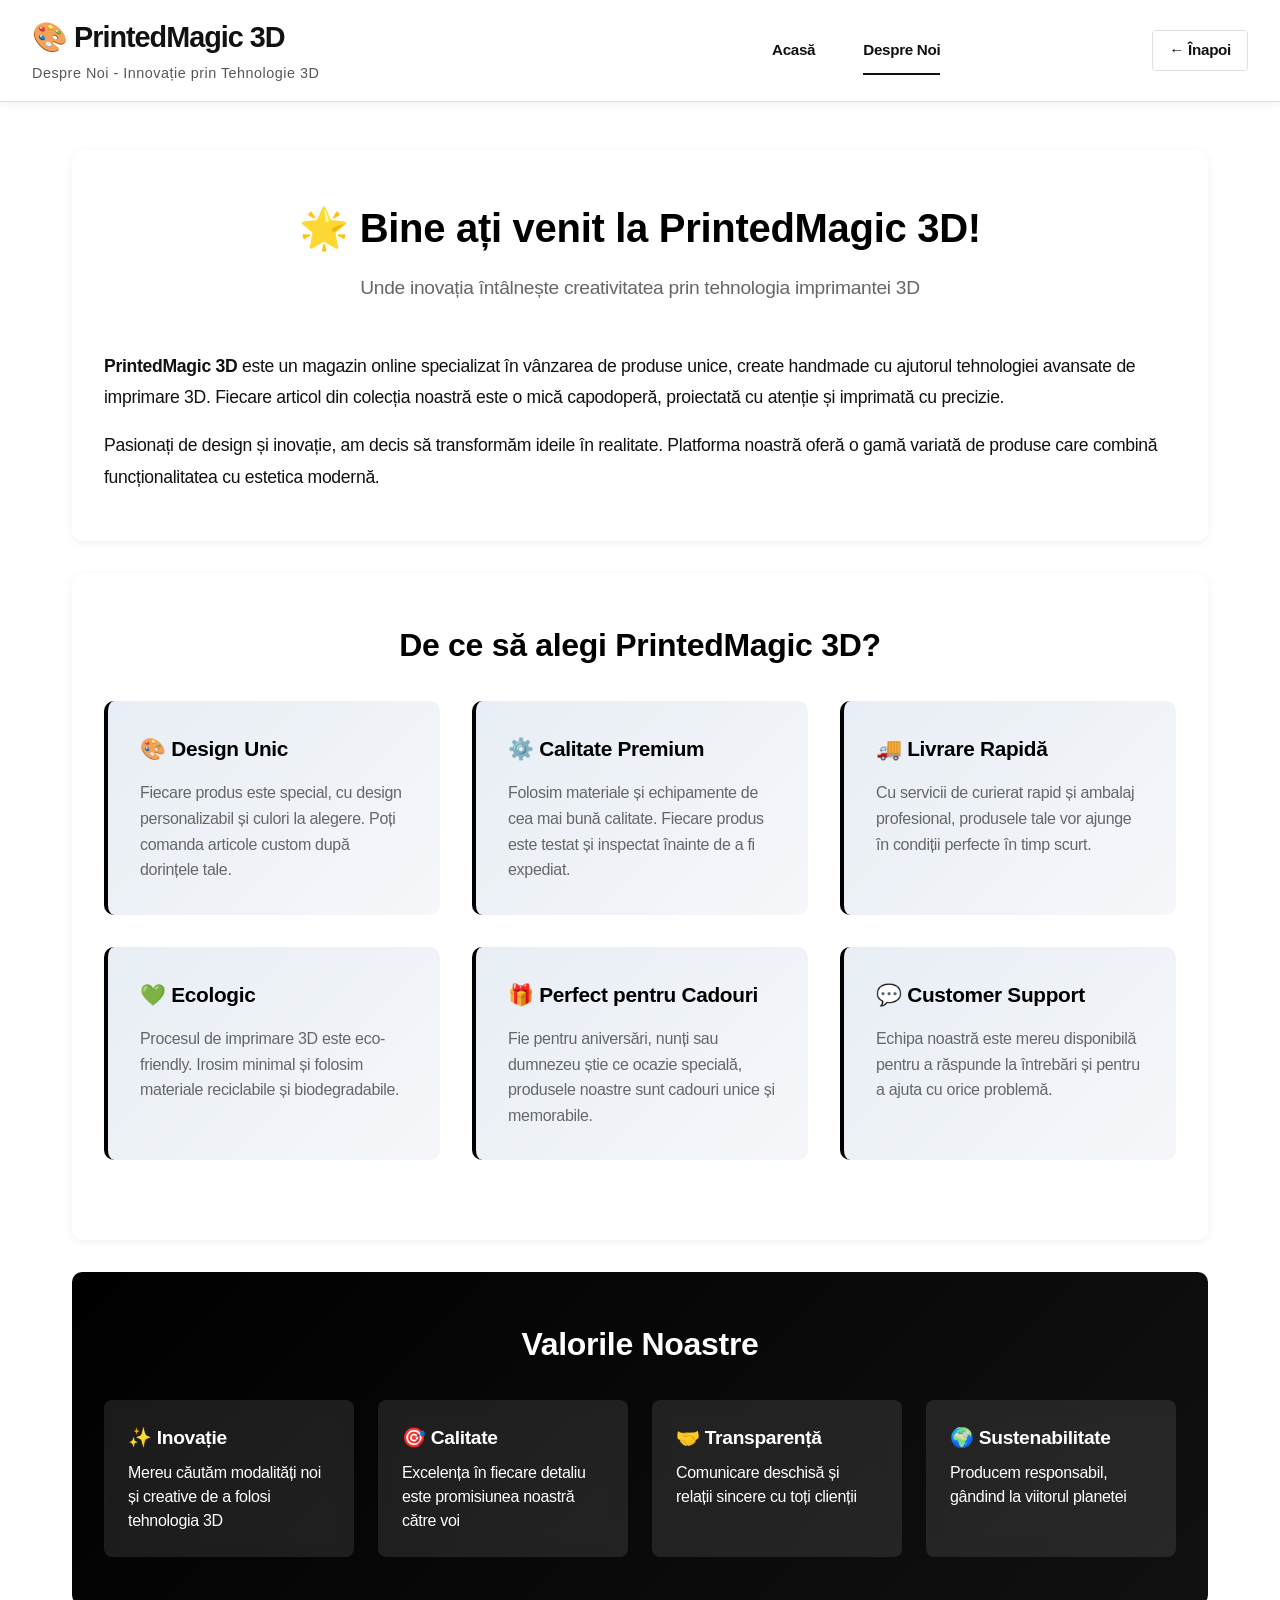
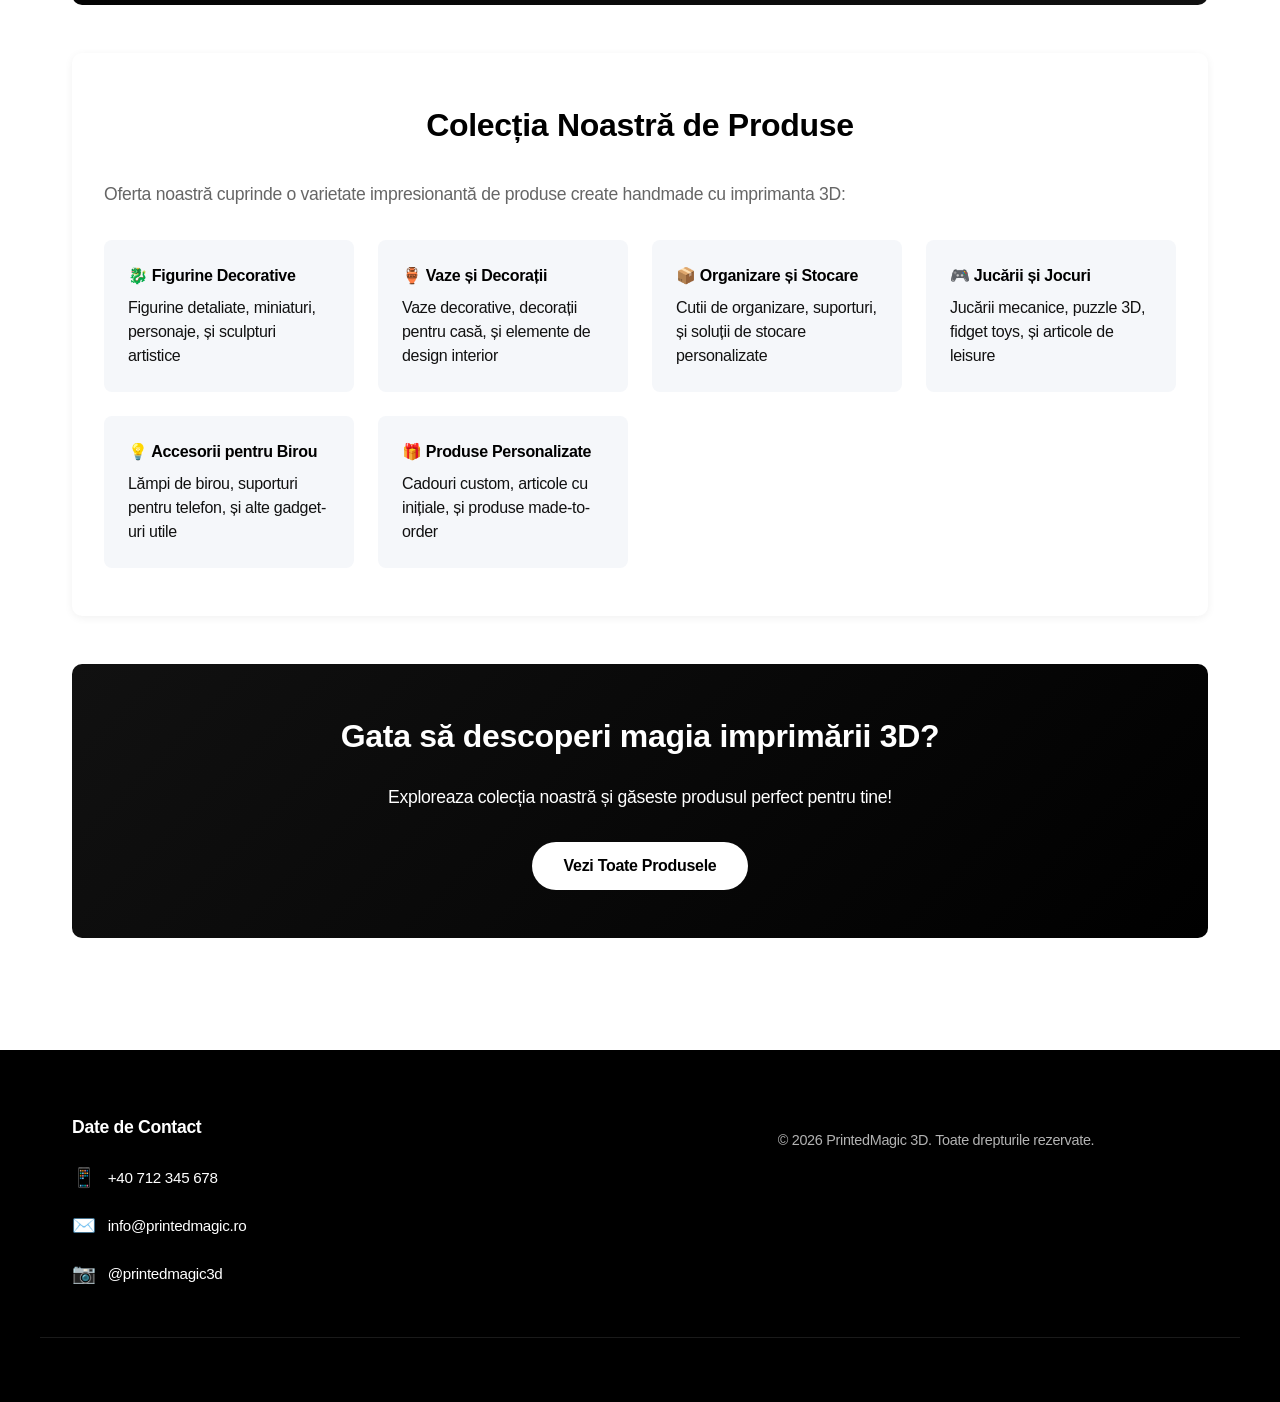
==== about.html @ fc56f855 "Add files via upload" ====
<!DOCTYPE html>
<html lang="ro">
<head>
    <meta charset="UTF-8">
    <meta name="viewport" content="width=device-width, initial-scale=1.0">
    <title>Despre Noi - PrintedMagic 3D</title>
    <link rel="stylesheet" href="styles.css">
    <style>
        .about-section {
            background: white;
            padding: 3rem 2rem;
            margin-bottom: 2rem;
            border-radius: 10px;
            box-shadow: var(--shadow);
        }

        .about-header {
            text-align: center;
            margin-bottom: 3rem;
        }

        .about-header h1 {
            font-size: 2.5rem;
            color: var(--primary-color);
            margin-bottom: 1rem;
            animation: slideDown 0.6s ease;
        }

        .about-content {
            font-size: 1.1rem;
            line-height: 1.8;
            color: var(--text-color);
        }

        .features-grid {
            display: grid;
            grid-template-columns: repeat(auto-fit, minmax(250px, 1fr));
            gap: 2rem;
            margin: 2rem 0;
        }

        .feature-card {
            background: linear-gradient(135deg, #E8EEF5, #F5F7FA);
            padding: 2rem;
            border-radius: 10px;
            border-left: 4px solid var(--primary-color);
            transition: var(--transition);
        }

        .feature-card:hover {
            transform: translateY(-5px);
            box-shadow: 0 12px 35px rgba(30, 58, 95, 0.15);
        }

        .feature-card h3 {
            color: var(--primary-color);
            margin-bottom: 1rem;
            font-size: 1.3rem;
        }

        .feature-card p {
            color: #666;
            line-height: 1.6;
        }

        .values-section {
            background: linear-gradient(135deg, var(--primary-color) 0%, var(--secondary-color) 100%);
            color: white;
            padding: 3rem 2rem;
            border-radius: 10px;
            margin: 2rem 0;
        }

        .values-section h2 {
            font-size: 2rem;
            margin-bottom: 2rem;
            text-align: center;
        }

        .values-list {
            display: grid;
            grid-template-columns: repeat(auto-fit, minmax(200px, 1fr));
            gap: 1.5rem;
        }

        .value-item {
            padding: 1.5rem;
            background: rgba(255, 255, 255, 0.1);
            border-radius: 8px;
            backdrop-filter: blur(10px);
        }

        .value-item h4 {
            font-size: 1.2rem;
            margin-bottom: 0.5rem;
        }

        .team-section {
            margin-top: 3rem;
        }

        .team-section h2 {
            font-size: 2rem;
            color: var(--dark-color);
            margin-bottom: 2rem;
            text-align: center;
        }

        .cta-section {
            background: linear-gradient(135deg, var(--secondary-color) 0%, var(--primary-color) 100%);
            color: white;
            padding: 3rem 2rem;
            border-radius: 10px;
            text-align: center;
            margin-top: 3rem;
        }

        .cta-section h2 {
            font-size: 2rem;
            margin-bottom: 1.5rem;
        }

        .cta-section p {
            font-size: 1.1rem;
            margin-bottom: 2rem;
        }

        .cta-btn {
            display: inline-block;
            background: white;
            color: var(--primary-color);
            padding: 0.75rem 2rem;
            border-radius: 50px;
            text-decoration: none;
            font-weight: bold;
            transition: var(--transition);
        }

        .cta-btn:hover {
            transform: scale(1.05);
            box-shadow: 0 10px 30px rgba(0, 0, 0, 0.2);
        }
    </style>
</head>
<body>
    <!-- Banner -->
    <header class="banner">
        <div class="banner-content">
            <h1 class="banner-title">🎨 PrintedMagic 3D</h1>
            <p class="banner-subtitle">Despre Noi - Innovație prin Tehnologie 3D</p>
        </div>
        <nav class="banner-nav">
            <a href="index.html" class="nav-link">Acasă</a>
            <a href="about.html" class="nav-link active">Despre Noi</a>
        </nav>
        <div class="cart-icon-container">
            <a href="index.html" class="back-link">← Înapoi</a>
        </div>
    </header>

    <!-- Main Content -->
    <main class="container">
        <!-- About Header -->
        <section class="about-section">
            <div class="about-header">
                <h1>🌟 Bine ați venit la PrintedMagic 3D!</h1>
                <p style="font-size: 1.2rem; color: #666;">Unde inovația întâlnește creativitatea prin tehnologia imprimantei 3D</p>
            </div>

            <div class="about-content">
                <p>
                    <strong>PrintedMagic 3D</strong> este un magazin online specializat în vânzarea de produse unice, create handmade cu ajutorul tehnologiei avansate de imprimare 3D. Fiecare articol din colecția noastră este o mică capodoperă, proiectată cu atenție și imprimată cu precizie.
                </p>
                <p style="margin-top: 1rem;">
                    Pasionați de design și inovație, am decis să transformăm ideile în realitate. Platforma noastră oferă o gamă variată de produse care combină funcționalitatea cu estetica modernă.
                </p>
            </div>
        </section>

        <!-- Features -->
        <section class="about-section">
            <h2 style="font-size: 2rem; color: var(--dark-color); margin-bottom: 2rem; text-align: center;">De ce să alegi PrintedMagic 3D?</h2>
            <div class="features-grid">
                <div class="feature-card">
                    <h3>🎨 Design Unic</h3>
                    <p>Fiecare produs este special, cu design personalizabil și culori la alegere. Poți comanda articole custom după dorințele tale.</p>
                </div>
                <div class="feature-card">
                    <h3>⚙️ Calitate Premium</h3>
                    <p>Folosim materiale și echipamente de cea mai bună calitate. Fiecare produs este testat și inspectat înainte de a fi expediat.</p>
                </div>
                <div class="feature-card">
                    <h3>🚚 Livrare Rapidă</h3>
                    <p>Cu servicii de curierat rapid și ambalaj profesional, produsele tale vor ajunge în condiții perfecte în timp scurt.</p>
                </div>
                <div class="feature-card">
                    <h3>💚 Ecologic</h3>
                    <p>Procesul de imprimare 3D este eco-friendly. Irosim minimal și folosim materiale reciclabile și biodegradabile.</p>
                </div>
                <div class="feature-card">
                    <h3>🎁 Perfect pentru Cadouri</h3>
                    <p>Fie pentru aniversări, nunți sau dumnezeu știe ce ocazie specială, produsele noastre sunt cadouri unice și memorabile.</p>
                </div>
                <div class="feature-card">
                    <h3>💬 Customer Support</h3>
                    <p>Echipa noastră este mereu disponibilă pentru a răspunde la întrebări și pentru a ajuta cu orice problemă.</p>
                </div>
            </div>
        </section>

        <!-- Values -->
        <section class="values-section">
            <h2>Valorile Noastre</h2>
            <div class="values-list">
                <div class="value-item">
                    <h4>✨ Inovație</h4>
                    <p>Mereu căutăm modalități noi și creative de a folosi tehnologia 3D</p>
                </div>
                <div class="value-item">
                    <h4>🎯 Calitate</h4>
                    <p>Excelența în fiecare detaliu este promisiunea noastră către voi</p>
                </div>
                <div class="value-item">
                    <h4>🤝 Transparență</h4>
                    <p>Comunicare deschisă și relații sincere cu toți clienții</p>
                </div>
                <div class="value-item">
                    <h4>🌍 Sustenabilitate</h4>
                    <p>Producem responsabil, gândind la viitorul planetei</p>
                </div>
            </div>
        </section>

        <!-- Products Info -->
        <section class="about-section team-section">
            <h2>Colecția Noastră de Produse</h2>
            <p style="font-size: 1.1rem; color: #666; margin-top: 1rem;">
                Oferta noastră cuprinde o varietate impresionantă de produse create handmade cu imprimanta 3D:
            </p>
            <div style="display: grid; grid-template-columns: repeat(auto-fit, minmax(200px, 1fr)); gap: 1.5rem; margin-top: 2rem;">
                <div style="padding: 1.5rem; background: #F5F7FA; border-radius: 8px;">
                    <h4 style="color: var(--primary-color); margin-bottom: 0.5rem;">🐉 Figurine Decorative</h4>
                    <p>Figurine detaliate, miniaturi, personaje, și sculpturi artistice</p>
                </div>
                <div style="padding: 1.5rem; background: #F5F7FA; border-radius: 8px;">
                    <h4 style="color: var(--primary-color); margin-bottom: 0.5rem;">🏺 Vaze și Decorații</h4>
                    <p>Vaze decorative, decorații pentru casă, și elemente de design interior</p>
                </div>
                <div style="padding: 1.5rem; background: #F5F7FA; border-radius: 8px;">
                    <h4 style="color: var(--primary-color); margin-bottom: 0.5rem;">📦 Organizare și Stocare</h4>
                    <p>Cutii de organizare, suporturi, și soluții de stocare personalizate</p>
                </div>
                <div style="padding: 1.5rem; background: #F5F7FA; border-radius: 8px;">
                    <h4 style="color: var(--primary-color); margin-bottom: 0.5rem;">🎮 Jucării și Jocuri</h4>
                    <p>Jucării mecanice, puzzle 3D, fidget toys, și articole de leisure</p>
                </div>
                <div style="padding: 1.5rem; background: #F5F7FA; border-radius: 8px;">
                    <h4 style="color: var(--primary-color); margin-bottom: 0.5rem;">💡 Accesorii pentru Birou</h4>
                    <p>Lămpi de birou, suporturi pentru telefon, și alte gadget-uri utile</p>
                </div>
                <div style="padding: 1.5rem; background: #F5F7FA; border-radius: 8px;">
                    <h4 style="color: var(--primary-color); margin-bottom: 0.5rem;">🎁 Produse Personalizate</h4>
                    <p>Cadouri custom, articole cu inițiale, și produse made-to-order</p>
                </div>
            </div>
        </section>

        <!-- CTA Section -->
        <section class="cta-section">
            <h2>Gata să descoperi magia imprimării 3D?</h2>
            <p>Exploreaza colecția noastră și găseste produsul perfect pentru tine!</p>
            <a href="index.html" class="cta-btn">Vezi Toate Produsele</a>
        </section>
    </main>

    <!-- Footer -->
    <footer class="footer">
        <div class="footer-content">
            <div class="footer-section">
                <h3>Date de Contact</h3>
                <div class="contact-info">
                    <a href="tel:+40712345678" class="contact-link">
                        <span class="contact-icon">📱</span>
                        <span>+40 712 345 678</span>
                    </a>
                    <a href="mailto:info@printedmagic.ro" class="contact-link">
                        <span class="contact-icon">✉️</span>
                        <span>info@printedmagic.ro</span>
                    </a>
                    <a href="https://instagram.com/printedmagic3d" target="_blank" class="contact-link">
                        <span class="contact-icon">📷</span>
                        <span>@printedmagic3d</span>
                    </a>
                </div>
            </div>
            <div class="footer-section">
                <p>&copy; 2026 PrintedMagic 3D. Toate drepturile rezervate.</p>
            </div>
        </div>
    </footer>

    <script src="script.js"></script>
</body>
</html>
---- styles.css ----
/* Global Styles */
* {
    margin: 0;
    padding: 0;
    box-sizing: border-box;
}

:root {
    --primary-color: #000;
    --secondary-color: #111;
    --accent-color: #1E3A5F;
    --dark-color: #000;
    --light-color: #F8F9FA;
    --text-color: #111;
    --border-color: #E0E0E0;
    --shadow: 0 2px 8px rgba(0, 0, 0, 0.06);
    --shadow-lg: 0 12px 40px rgba(0, 0, 0, 0.12);
    --transition: all 0.3s ease;
}

body {
    font-family: -apple-system, BlinkMacSystemFont, 'Segoe UI', 'Helvetica Neue', sans-serif;
    line-height: 1.5;
    color: var(--text-color);
    background-color: #fff;
    letter-spacing: -0.3px;
}

/* Banner */
.banner {
    background: #fff;
    border-bottom: 1px solid var(--border-color);
    color: var(--text-color);
    padding: 1rem 2rem;
    box-shadow: var(--shadow);
    display: flex;
    justify-content: space-between;
    align-items: center;
    position: relative;
    overflow: hidden;
    animation: slideDown 0.6s ease;
}

.banner-content {
    flex: 1;
}

.banner-title {
    font-size: 1.8rem;
    font-weight: 900;
    margin-bottom: 0.25rem;
    text-shadow: none;
    letter-spacing: -1px;
}

.banner-subtitle {
    font-size: 0.9rem;
    opacity: 0.7;
    font-weight: 500;
    letter-spacing: 0.5px;
}

.banner-nav {
    display: flex;
    gap: 3rem;
    flex: 1;
    justify-content: center;
    margin: 0 2rem;
}

.nav-link {
    color: var(--text-color);
    text-decoration: none;
    font-weight: 600;
    padding: 0.5rem 0;
    border-radius: 0;
    transition: var(--transition);
    position: relative;
    background: none;
    font-size: 0.95rem;
    border: none;
}

.nav-link::after {
    content: '';
    position: absolute;
    bottom: -5px;
    left: 0;
    width: 0;
    height: 2px;
    background: var(--text-color);
    transition: var(--transition);
}

.nav-link:hover::after,
.nav-link.active::after {
    width: 100%;
}

.cart-icon-container {
    display: flex;
    gap: 1rem;
}

.cart-icon {
    background: none;
    border: 1px solid var(--border-color);
    color: var(--text-color);
    padding: 0.5rem 1rem;
    border-radius: 4px;
    cursor: pointer;
    font-size: 1rem;
    transition: var(--transition);
    position: relative;
    font-weight: 600;
}

.cart-icon:hover {
    background: rgba(0, 0, 0, 0.05);
    border-color: var(--text-color);
}

.cart-count {
    position: absolute;
    top: -8px;
    right: -8px;
    background: var(--text-color);
    color: white;
    border-radius: 50%;
    width: 20px;
    height: 20px;
    display: flex;
    align-items: center;
    justify-content: center;
    font-size: 0.7rem;
    font-weight: bold;
}

.back-link {
    color: var(--text-color);
    text-decoration: none;
    font-size: 0.95rem;
    padding: 0.5rem 1rem;
    border: 1px solid var(--border-color);
    border-radius: 4px;
    transition: var(--transition);
    font-weight: 600;
}

.back-link:hover {
    background: rgba(0, 0, 0, 0.05);
    border-color: var(--text-color);
}

/* Container */
.container {
    max-width: 1200px;
    margin: 0 auto;
    padding: 3rem 2rem;
}

/* Banner Slider */
.banner-slider-section {
    margin-bottom: 4rem;
    margin-top: -3rem;
    margin-left: -2rem;
    margin-right: -2rem;
    padding: 0;
}

.banner-slider {
    position: relative;
    overflow: hidden;
    border-radius: 0;
    box-shadow: var(--shadow-lg);
}

.slider-container {
    display: flex;
    transition: transform 0.6s ease;
    width: 100%;
}

.slide {
    min-width: 100%;
    padding: 8rem 3rem;
    background: linear-gradient(135deg, #000 0%, #1a1a1a 100%);
    color: white;
    display: flex;
    align-items: center;
    justify-content: center;
    min-height: 400px;
    opacity: 0;
    transition: opacity 0.8s ease;
}

.slide.active {
    opacity: 1;
}

.slide-content {
    text-align: center;
    animation: slideInContent 0.8s ease;
    max-width: 600px;
}

.slide-content h2 {
    font-size: 3.5rem;
    margin-bottom: 1.5rem;
    font-weight: 900;
    text-shadow: none;
    letter-spacing: -1px;
    line-height: 1.1;
}

.slide-content p {
    font-size: 1.25rem;
    opacity: 0.9;
    font-weight: 500;
    letter-spacing: -0.2px;
}

.slider-btn {
    position: absolute;
    top: 50%;
    transform: translateY(-50%);
    background: rgba(255, 255, 255, 0.1);
    color: white;
    border: none;
    font-size: 1.5rem;
    padding: 1rem 1.5rem;
    cursor: pointer;
    border-radius: 4px;
    transition: var(--transition);
    z-index: 10;
    font-weight: bold;
}

.slider-btn:hover {
    background: rgba(255, 255, 255, 0.2);
}

.slider-prev {
    left: 2rem;
}

.slider-next {
    right: 2rem;
}

.slider-dots {
    position: absolute;
    bottom: 2rem;
    left: 50%;
    transform: translateX(-50%);
    display: flex;
    gap: 0.75rem;
    z-index: 10;
}

.dot {
    width: 10px;
    height: 10px;
    border-radius: 50%;
    background: rgba(255, 255, 255, 0.4);
    cursor: pointer;
    transition: var(--transition);
}

.dot.active {
    background: white;
    transform: scale(1.3);
    width: 30px;
    border-radius: 5px;
}

@keyframes slideInContent {
    from {
        opacity: 0;
        transform: translateY(20px);
    }
    to {
        opacity: 1;
        transform: translateY(0);
    }
}

/* Search Bar */
.search-section {
    margin-bottom: 4rem;
    padding: 0;
}

.search-container {
    position: relative;
    max-width: 500px;
    margin: 0 auto;
}

.search-input {
    width: 100%;
    padding: 1.2rem 1.5rem;
    font-size: 1rem;
    border: 1px solid var(--border-color);
    border-radius: 4px;
    background: white;
    box-shadow: var(--shadow);
    transition: var(--transition);
    font-weight: 500;
    letter-spacing: -0.3px;
}

.search-input:focus {
    outline: none;
    border-color: var(--text-color);
    box-shadow: 0 8px 25px rgba(0, 0, 0, 0.12);
}

.search-results {
    position: absolute;
    top: calc(100% + 0.5rem);
    left: 0;
    right: 0;
    background: white;
    border-radius: 4px;
    box-shadow: var(--shadow-lg);
    max-height: 400px;
    overflow-y: auto;
    z-index: 100;
    display: none;
    border: 1px solid var(--border-color);
}

.search-results.show {
    display: block;
}

.search-result-item {
    padding: 1.2rem 1.5rem;
    border-bottom: 1px solid var(--border-color);
    cursor: pointer;
    transition: var(--transition);
    display: flex;
    align-items: center;
    gap: 1.5rem;
}

.search-result-item:hover {
    background: var(--light-color);
}

.search-result-item:last-child {
    border-bottom: none;
}

.search-result-emoji {
    font-size: 2rem;
}

.search-result-info {
    flex: 1;
}

.search-result-name {
    font-weight: 700;
    color: var(--text-color);
    margin-bottom: 0.5rem;
    font-size: 1rem;
}

.search-result-price {
    color: var(--text-color);
    font-size: 0.95rem;
    font-weight: 600;
    opacity: 0.7;
}

.no-results {
    padding: 3rem 1.5rem;
    text-align: center;
    color: #999;
    font-weight: 500;
}

/* Products Section */
.products-section {
    margin-bottom: 6rem;
}

.section-title {
    font-size: 2.5rem;
    margin-bottom: 3rem;
    text-align: left;
    color: var(--text-color);
    font-weight: 900;
    letter-spacing: -1px;
}

.products-grid {
    display: grid;
    grid-template-columns: repeat(auto-fill, minmax(280px, 1fr));
    gap: 2.5rem;
    margin-bottom: 3rem;
}

.product-card {
    background: white;
    border-radius: 8px;
    overflow: hidden;
    box-shadow: var(--shadow);
    transition: var(--transition);
    display: flex;
    flex-direction: column;
    border: 1px solid var(--border-color);
    cursor: pointer;
}

.product-card:hover {
    transform: translateY(-8px);
    box-shadow: var(--shadow-lg);
    border-color: var(--text-color);
}

.product-image {
    width: 100%;
    height: 280px;
    background: linear-gradient(135deg, #f5f5f5, #e8e8e8);
    display: flex;
    align-items: center;
    justify-content: center;
    font-size: 5rem;
    position: relative;
    overflow: hidden;
}

.product-image::before {
    content: '';
    position: absolute;
    top: -50%;
    left: -50%;
    width: 200%;
    height: 200%;
    background: linear-gradient(45deg, transparent 30%, rgba(255, 255, 255, 0.05) 50%, transparent 70%);
    animation: shine 3s infinite;
}

.product-content {
    padding: 2rem;
    flex: 1;
    display: flex;
    flex-direction: column;
}

.product-name {
    font-size: 1.1rem;
    font-weight: 700;
    color: var(--text-color);
    margin-bottom: 0.75rem;
    letter-spacing: -0.3px;
}

.product-description {
    color: #666;
    font-size: 0.9rem;
    margin-bottom: 1.5rem;
    flex: 1;
    line-height: 1.5;
}

.product-price {
    font-size: 1.3rem;
    font-weight: 700;
    color: var(--text-color);
    margin-bottom: 1.5rem;
    letter-spacing: -0.5px;
}

.btn {
    padding: 1rem 1.5rem;
    border: none;
    border-radius: 4px;
    cursor: pointer;
    font-size: 0.95rem;
    transition: var(--transition);
    text-decoration: none;
    display: inline-block;
    text-align: center;
    font-weight: 600;
    letter-spacing: -0.3px;
}

.btn-primary {
    background: var(--text-color);
    color: white;
    box-shadow: var(--shadow);
}

.btn-primary:hover {
    background: #1a1a1a;
    transform: scale(1.05);
    box-shadow: var(--shadow-lg);
}

.btn-secondary {
    background: white;
    color: var(--text-color);
    border: 1px solid var(--text-color);
}

.btn-secondary:hover {
    background: var(--text-color);
    color: white;
    transform: scale(1.05);
}

.btn-large {
    width: 100%;
    padding: 1.2rem;
    font-size: 1rem;
}

.btn-small {
    padding: 0.75rem 1.2rem;
    font-size: 0.9rem;
}

.btn-secondary:hover {
    background: #40C4B5;
    transform: scale(1.05);
}

.btn-large {
    width: 100%;
    padding: 1rem;
    font-size: 1.1rem;
    font-weight: bold;
}

.btn-small {
    padding: 0.5rem 1rem;
    font-size: 0.9rem;
}

/* Modal */
.modal {
    display: none;
    position: fixed;
    z-index: 1000;
    left: 0;
    top: 0;
    width: 100%;
    height: 100%;
    background-color: rgba(0, 0, 0, 0.5);
    animation: fadeIn 0.3s ease;
    backdrop-filter: blur(5px);
}

.modal.show {
    display: flex;
    align-items: center;
    justify-content: center;
}

@keyframes fadeIn {
    from {
        opacity: 0;
    }
    to {
        opacity: 1;
    }
}

.modal-content {
    background-color: white;
    border-radius: 8px;
    width: 90%;
    max-width: 500px;
    max-height: 80vh;
    overflow-y: auto;
    box-shadow: var(--shadow-lg);
    animation: slideUp 0.4s ease;
}

.modal-content.modal-lg {
    max-width: 900px;
    max-height: 90vh;
}

.modal-header {
    display: flex;
    justify-content: space-between;
    align-items: center;
    padding: 2rem;
    border-bottom: 1px solid var(--border-color);
    background: white;
    color: var(--text-color);
}

.modal-header h2 {
    font-size: 1.5rem;
    font-weight: 700;
    letter-spacing: -0.5px;
}

.close-modal {
    background: none;
    border: none;
    color: var(--text-color);
    font-size: 1.8rem;
    cursor: pointer;
    transition: var(--transition);
    padding: 0;
    width: 30px;
    height: 30px;
    display: flex;
    align-items: center;
    justify-content: center;
}

.close-modal:hover {
    transform: rotate(90deg);
    color: #666;
}

.modal-body {
    padding: 2rem;
    min-height: 200px;
}

.cart-items {
    display: flex;
    flex-direction: column;
    gap: 1rem;
}

.cart-item {
    display: flex;
    justify-content: space-between;
    align-items: center;
    padding: 1.5rem;
    background: var(--light-color);
    border-radius: 8px;
}

.cart-item-info {
    flex: 1;
}

.cart-item-name {
    font-weight: 700;
    margin-bottom: 0.5rem;
    color: var(--text-color);
}

.cart-item-price {
    color: var(--text-color);
    font-weight: 700;
}

.cart-item-quantity {
    display: flex;
    align-items: center;
    gap: 0.75rem;
    margin-left: 1rem;
}

.quantity-btn {
    background: var(--text-color);
    color: white;
    border: none;
    padding: 0.4rem 0.6rem;
    cursor: pointer;
    border-radius: 4px;
    transition: var(--transition);
    font-weight: 600;
}

.quantity-btn:hover {
    background: #1a1a1a;
}

.remove-btn {
    background: #E8E8E8;
    color: var(--text-color);
    border: none;
    padding: 0.5rem 1rem;
    border-radius: 4px;
    cursor: pointer;
    transition: var(--transition);
    margin-left: 1rem;
    font-weight: 600;
}

.remove-btn:hover {
    background: #D0D0D0;
}

.empty-cart {
    text-align: center;
    color: #999;
    padding: 2rem;
    font-size: 1rem;
}

.modal-footer {
    padding: 2rem;
    border-top: 1px solid var(--border-color);
    background: var(--light-color);
}

.cart-total {
    font-size: 1.3rem;
    margin-bottom: 1.5rem;
    font-weight: 700;
}

#checkoutBtn {
    width: 100%;
}

.modal.show {
    display: flex;
    align-items: center;
    justify-content: center;
}

@keyframes fadeIn {
    from {
        opacity: 0;
    }
    to {
        opacity: 1;
    }
}

.modal-content {
    background-color: white;
    border-radius: 10px;
    width: 90%;
    max-width: 500px;
    max-height: 80vh;
    overflow-y: auto;
    box-shadow: 0 10px 40px rgba(0, 0, 0, 0.3);
    animation: slideUp 0.4s ease;
}

.modal-content.modal-lg {
    max-width: 900px;
    max-height: 90vh;
}

.modal-header {
    display: flex;
    justify-content: space-between;
    align-items: center;
    padding: 1.5rem;
    border-bottom: 1px solid var(--border-color);
    background: linear-gradient(135deg, var(--primary-color) 0%, var(--secondary-color) 100%);
    color: white;
}

.modal-header h2 {
    font-size: 1.5rem;
}

.close-modal {
    background: none;
    border: none;
    color: white;
    font-size: 2rem;
    cursor: pointer;
    transition: var(--transition);
}

.close-modal:hover {
    transform: rotate(90deg);
}

.modal-body {
    padding: 1.5rem;
    min-height: 200px;
}

.cart-items {
    display: flex;
    flex-direction: column;
    gap: 1rem;
}

.cart-item {
    display: flex;
    justify-content: space-between;
    align-items: center;
    padding: 1rem;
    background: var(--light-color);
    border-radius: 5px;
}

.cart-item-info {
    flex: 1;
}

.cart-item-name {
    font-weight: bold;
    margin-bottom: 0.25rem;
}

.cart-item-price {
    color: var(--primary-color);
    font-weight: bold;
}

.cart-item-quantity {
    display: flex;
    align-items: center;
    gap: 0.5rem;
    margin-left: 1rem;
}

.quantity-btn {
    background: var(--primary-color);
    color: white;
    border: none;
    padding: 0.25rem 0.5rem;
    cursor: pointer;
    border-radius: 3px;
    transition: var(--transition);
}

.quantity-btn:hover {
    background: #FF5252;
}

.remove-btn {
    background: #E74C3C;
    color: white;
    border: none;
    padding: 0.5rem 1rem;
    border-radius: 3px;
    cursor: pointer;
    transition: var(--transition);
    margin-left: 1rem;
}

.remove-btn:hover {
    background: #C0392B;
}

.empty-cart {
    text-align: center;
    color: #999;
    padding: 2rem;
    font-size: 1.1rem;
}

.modal-footer {
    padding: 1.5rem;
    border-top: 1px solid var(--border-color);
    background: #f9f9f9;
}

.cart-total {
    font-size: 1.3rem;
    margin-bottom: 1rem;
}

#checkoutBtn {
    width: 100%;
}

/* Order Section */
.order-section {
    margin-bottom: 3rem;
}

.order-wrapper {
    display: grid;
    grid-template-columns: 1fr 1fr;
    gap: 2rem;
}

.order-summary {
    background: white;
    padding: 2rem;
    border-radius: 10px;
    box-shadow: var(--shadow);
    height: fit-content;
}

.order-summary h2 {
    margin-bottom: 1.5rem;
    color: var(--dark-color);
}

.summary-items {
    display: flex;
    flex-direction: column;
    gap: 1rem;
    margin-bottom: 1.5rem;
}

.summary-item {
    padding: 1rem;
    background: var(--light-color);
    border-radius: 5px;
    display: flex;
    justify-content: space-between;
    align-items: center;
}

.summary-item-info {
    flex: 1;
}

.summary-item-name {
    font-weight: bold;
}

.summary-item-qty {
    color: #999;
    font-size: 0.9rem;
}

.summary-item-price {
    color: var(--primary-color);
    font-weight: bold;
}

.summary-total {
    padding: 1rem;
    background: linear-gradient(135deg, var(--primary-color) 0%, var(--secondary-color) 100%);
    color: white;
    border-radius: 5px;
    font-size: 1.2rem;
    text-align: right;
}

.order-form-container {
    background: white;
    padding: 2rem;
    border-radius: 10px;
    box-shadow: var(--shadow);
}

.order-form-container h2 {
    margin-bottom: 1.5rem;
    color: var(--dark-color);
}

.order-form {
    display: flex;
    flex-direction: column;
    gap: 1rem;
}

.form-group {
    display: flex;
    flex-direction: column;
}

.form-group label {
    font-weight: bold;
    margin-bottom: 0.5rem;
    color: var(--dark-color);
}

.form-group input,
.form-group textarea {
    padding: 0.75rem;
    border: 1px solid var(--border-color);
    border-radius: 5px;
    font-family: inherit;
    font-size: 1rem;
    transition: var(--transition);
}

.form-group input:focus,
.form-group textarea:focus {
    outline: none;
    border-color: var(--primary-color);
    box-shadow: 0 0 5px rgba(255, 107, 107, 0.3);
}

.form-group textarea {
    resize: vertical;
    min-height: 80px;
}

.order-form .btn {
    margin-top: 0.5rem;
}

.order-form .btn-secondary {
    background: #95A5A6;
    margin-top: 0;
}

.order-form .btn-secondary:hover {
    background: #7F8C8D;
}

/* Footer */
.footer {
    background: #000;
    color: #fff;
    padding: 4rem 0 2rem;
    margin-top: 4rem;
}

.footer-content {
    max-width: 1200px;
    margin: 0 auto;
    padding: 0 2rem;
    display: grid;
    grid-template-columns: 1fr 1fr;
    gap: 3rem;
    margin-bottom: 2rem;
    border-bottom: 1px solid rgba(255, 255, 255, 0.1);
    padding-bottom: 3rem;
}

.footer-section h3 {
    margin-bottom: 1.5rem;
    font-size: 1.1rem;
    font-weight: 700;
    letter-spacing: -0.3px;
}

.contact-info {
    display: flex;
    flex-direction: column;
    gap: 1.2rem;
}

.contact-link {
    display: flex;
    align-items: center;
    gap: 0.75rem;
    color: #fff;
    text-decoration: none;
    transition: var(--transition);
    font-size: 0.95rem;
    font-weight: 500;
}

.contact-link:hover {
    color: #999;
}

.contact-icon {
    font-size: 1.2rem;
}

.footer-section p {
    text-align: center;
    color: rgba(255, 255, 255, 0.7);
    font-size: 0.9rem;
    margin-top: 1rem;
}

/* Responsive */
@media (max-width: 768px) {
    .banner {
        flex-direction: column;
        gap: 1rem;
        text-align: center;
    }

    .banner-title {
        font-size: 2rem;
    }

    .products-grid {
        grid-template-columns: repeat(auto-fill, minmax(200px, 1fr));
        gap: 1rem;
    }

    .order-wrapper {
        grid-template-columns: 1fr;
    }

    .footer-content {
        grid-template-columns: 1fr;
    }

    .container {
        padding: 1rem;
    }

    .modal-content {
        width: 95%;
    }

    .slide-content h2 {
        font-size: 1.8rem;
    }

    .slide-content p {
        font-size: 1rem;
    }

    .slider-btn {
        padding: 0.75rem 1rem;
        font-size: 1.5rem;
    }

    .slider-prev {
        left: 0.5rem;
    }

    .slider-next {
        right: 0.5rem;
    }

    .search-container {
        max-width: 90%;
    }
}
}

@media (max-width: 480px) {
    .banner-title {
        font-size: 1.5rem;
    }

    .banner-subtitle {
        font-size: 0.9rem;
    }

    .products-grid {
        grid-template-columns: 1fr;
    }

    .section-title {
        font-size: 1.5rem;
    }

    .product-price {
        font-size: 1.2rem;
    }
}

/* New Vibrant Animations */
@keyframes slideDown {
    from {
        opacity: 0;
        transform: translateY(-30px);
    }
    to {
        opacity: 1;
        transform: translateY(0);
    }
}

@keyframes slideUp {
    from {
        opacity: 0;
        transform: translateY(30px);
    }
    to {
        opacity: 1;
        transform: translateY(0);
    }
}

@keyframes shine {
    0% {
        transform: translateX(-100%) translateY(-100%) rotate(45deg);
    }
    100% {
        transform: translateX(100%) translateY(100%) rotate(45deg);
    }
}

@keyframes pulse {
    0%, 100% {
        opacity: 1;
    }
    50% {
        opacity: 0.5;
    }
}

@keyframes glow {
    0%, 100% {
        box-shadow: 0 0 10px rgba(255, 0, 110, 0.3);
    }
    50% {
        box-shadow: 0 0 20px rgba(255, 0, 110, 0.6);
    }
}

/* Product Details Modal */
.product-details-container {
    display: grid;
    grid-template-columns: 1fr 1fr;
    gap: 3rem;
    padding: 0;
}

.product-images {
    display: flex;
    flex-direction: column;
    gap: 1.5rem;
}

.main-image {
    width: 100%;
    height: 400px;
    background: linear-gradient(135deg, #f5f5f5, #e8e8e8);
    border-radius: 8px;
    display: flex;
    align-items: center;
    justify-content: center;
    font-size: 8rem;
    border: 1px solid var(--border-color);
}

.thumbnail-images {
    display: grid;
    grid-template-columns: repeat(4, 1fr);
    gap: 1rem;
}

.thumbnail {
    width: 80px;
    height: 80px;
    background: linear-gradient(135deg, #f5f5f5, #e8e8e8);
    border-radius: 8px;
    display: flex;
    align-items: center;
    justify-content: center;
    font-size: 2.5rem;
    cursor: pointer;
    border: 2px solid var(--border-color);
    transition: var(--transition);
}

.thumbnail:hover {
    border-color: var(--text-color);
    transform: scale(1.05);
}

.thumbnail.active {
    border-color: var(--text-color);
    background: white;
}

.product-info {
    display: flex;
    flex-direction: column;
    gap: 2rem;
}

.product-info h2 {
    font-size: 2rem;
    color: var(--text-color);
    font-weight: 900;
    letter-spacing: -0.5px;
}

.product-price-section {
    padding: 2rem;
    background: var(--light-color);
    color: var(--text-color);
    border-radius: 8px;
    text-align: center;
    border: 1px solid var(--border-color);
}

.product-price-large {
    font-size: 2.2rem;
    font-weight: 900;
    letter-spacing: -0.8px;
}

.product-specifications {
    display: flex;
    flex-direction: column;
    gap: 1.2rem;
    padding: 2rem;
    background: var(--light-color);
    border-radius: 8px;
    border: 1px solid var(--border-color);
}

.spec-item {
    display: flex;
    justify-content: space-between;
    align-items: flex-start;
    gap: 1rem;
}

.spec-item strong {
    color: var(--text-color);
    font-weight: 700;
}

.colors-list {
    display: flex;
    flex-wrap: wrap;
    gap: 0.75rem;
}

.color-badge {
    padding: 0.4rem 0.9rem;
    background: white;
    border: 1px solid var(--border-color);
    border-radius: 4px;
    font-size: 0.85rem;
    color: var(--text-color);
    font-weight: 600;
}

.product-description-full {
    color: #666;
    line-height: 1.6;
    font-size: 0.95rem;
}

.product-quantity-section {
    padding: 1.5rem;
    background: var(--light-color);
    border-radius: 8px;
    border: 1px solid var(--border-color);
    display: flex;
    align-items: center;
    gap: 1.5rem;
}

.product-quantity-section label {
    font-weight: 700;
    color: var(--text-color);
}

.quantity-control {
    display: flex;
    align-items: center;
    gap: 0.75rem;
    flex: 1;
}

.quantity-btn-large {
    width: 45px;
    height: 45px;
    background: var(--text-color);
    color: white;
    border: none;
    border-radius: 4px;
    cursor: pointer;
    font-size: 1.3rem;
    transition: var(--transition);
    font-weight: bold;
}

.quantity-btn-large:hover {
    background: #1a1a1a;
    transform: scale(1.1);
}

.quantity-control input {
    width: 70px;
    padding: 0.75rem;
    border: 1px solid var(--border-color);
    border-radius: 4px;
    text-align: center;
    font-size: 1rem;
    font-weight: bold;
}

.product-card {
    cursor: pointer;
}

/* Suggested Products Section */
.suggested-products-section {
    padding: 3rem 0;
    border-top: 1px solid var(--border-color);
    margin-top: 3rem;
}

.suggested-title {
    font-size: 1.8rem;
    color: var(--text-color);
    margin-bottom: 2.5rem;
    text-align: left;
    font-weight: 900;
    letter-spacing: -0.5px;
}

.suggested-products-grid {
    display: grid;
    grid-template-columns: repeat(auto-fill, minmax(180px, 1fr));
    gap: 1.5rem;
}

/* Order Section */
.order-section {
    margin-bottom: 3rem;
}

.order-wrapper {
    display: grid;
    grid-template-columns: 1fr 1fr;
    gap: 3rem;
}

.order-summary {
    background: var(--light-color);
    padding: 2.5rem;
    border-radius: 8px;
    box-shadow: var(--shadow);
    height: fit-content;
    border: 1px solid var(--border-color);
}

.order-summary h2 {
    margin-bottom: 2rem;
    color: var(--text-color);
    font-size: 1.5rem;
    font-weight: 900;
    letter-spacing: -0.5px;
}

.summary-items {
    display: flex;
    flex-direction: column;
    gap: 1.2rem;
    margin-bottom: 2rem;
}

.summary-item {
    padding: 1.2rem;
    background: white;
    border-radius: 6px;
    display: flex;
    justify-content: space-between;
    align-items: center;
    border: 1px solid var(--border-color);
}

.summary-item-info {
    flex: 1;
}

.summary-item-name {
    font-weight: 700;
    color: var(--text-color);
}

.summary-item-qty {
    color: #999;
    font-size: 0.9rem;
}

.summary-item-price {
    color: var(--text-color);
    font-weight: 700;
}

.summary-total {
    padding: 1.5rem;
    background: var(--text-color);
    color: white;
    border-radius: 6px;
    font-size: 1.1rem;
    text-align: right;
    font-weight: 700;
}

.order-form-container {
    background: white;
    padding: 2.5rem;
    border-radius: 8px;
    box-shadow: var(--shadow);
    border: 1px solid var(--border-color);
}

.order-form-container h2 {
    margin-bottom: 2rem;
    color: var(--text-color);
    font-size: 1.5rem;
    font-weight: 900;
    letter-spacing: -0.5px;
}

.order-form {
    display: flex;
    flex-direction: column;
    gap: 1.5rem;
}

.form-group {
    display: flex;
    flex-direction: column;
}

.form-group label {
    font-weight: 700;
    margin-bottom: 0.75rem;
    color: var(--text-color);
    font-size: 0.95rem;
}

.form-group input,
.form-group textarea {
    padding: 1rem;
    border: 1px solid var(--border-color);
    border-radius: 4px;
    font-family: inherit;
    font-size: 1rem;
    transition: var(--transition);
}

.form-group input:focus,
.form-group textarea:focus {
    outline: none;
    border-color: var(--text-color);
    box-shadow: 0 0 0 3px rgba(0, 0, 0, 0.05);
}

.form-group textarea {
    resize: vertical;
    min-height: 100px;
}

.order-form .btn {
    margin-top: 1rem;
}

.order-form .btn-secondary {
    background: #E8E8E8;
    color: var(--text-color);
    border: none;
}

.order-form .btn-secondary:hover {
    background: var(--text-color);
    color: white;
}

/* Responsive Product Details */
@media (max-width: 768px) {
    .product-details-container {
        grid-template-columns: 1fr;
    }

    .main-image {
        height: 250px;
        font-size: 6rem;
    }

    .thumbnail-images {
        grid-template-columns: repeat(3, 1fr);
    }

    .product-card {
        cursor: default;
    }

    .product-info h2 {
        font-size: 1.5rem;
    }

    .product-price-large {
        font-size: 1.5rem;
    }

    .suggested-products-grid {
        grid-template-columns: repeat(auto-fill, minmax(150px, 1fr));
    }
}
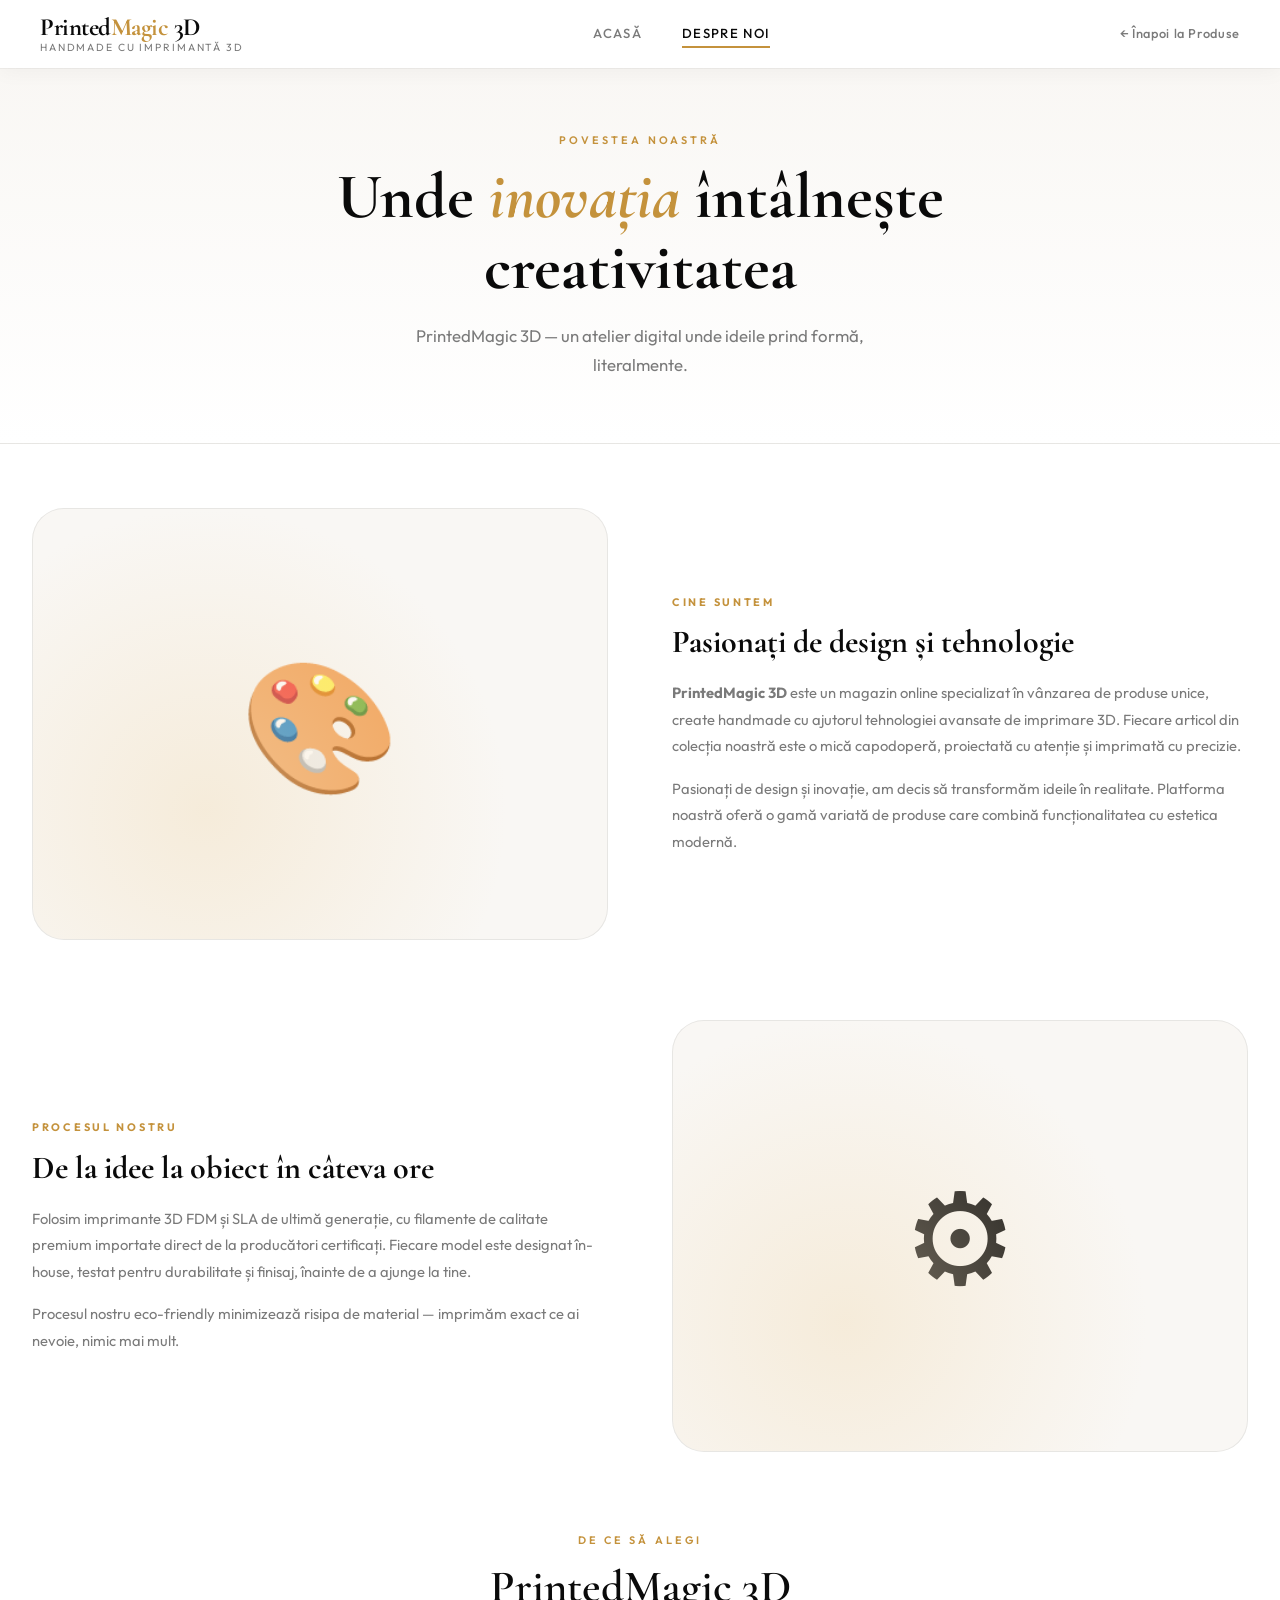
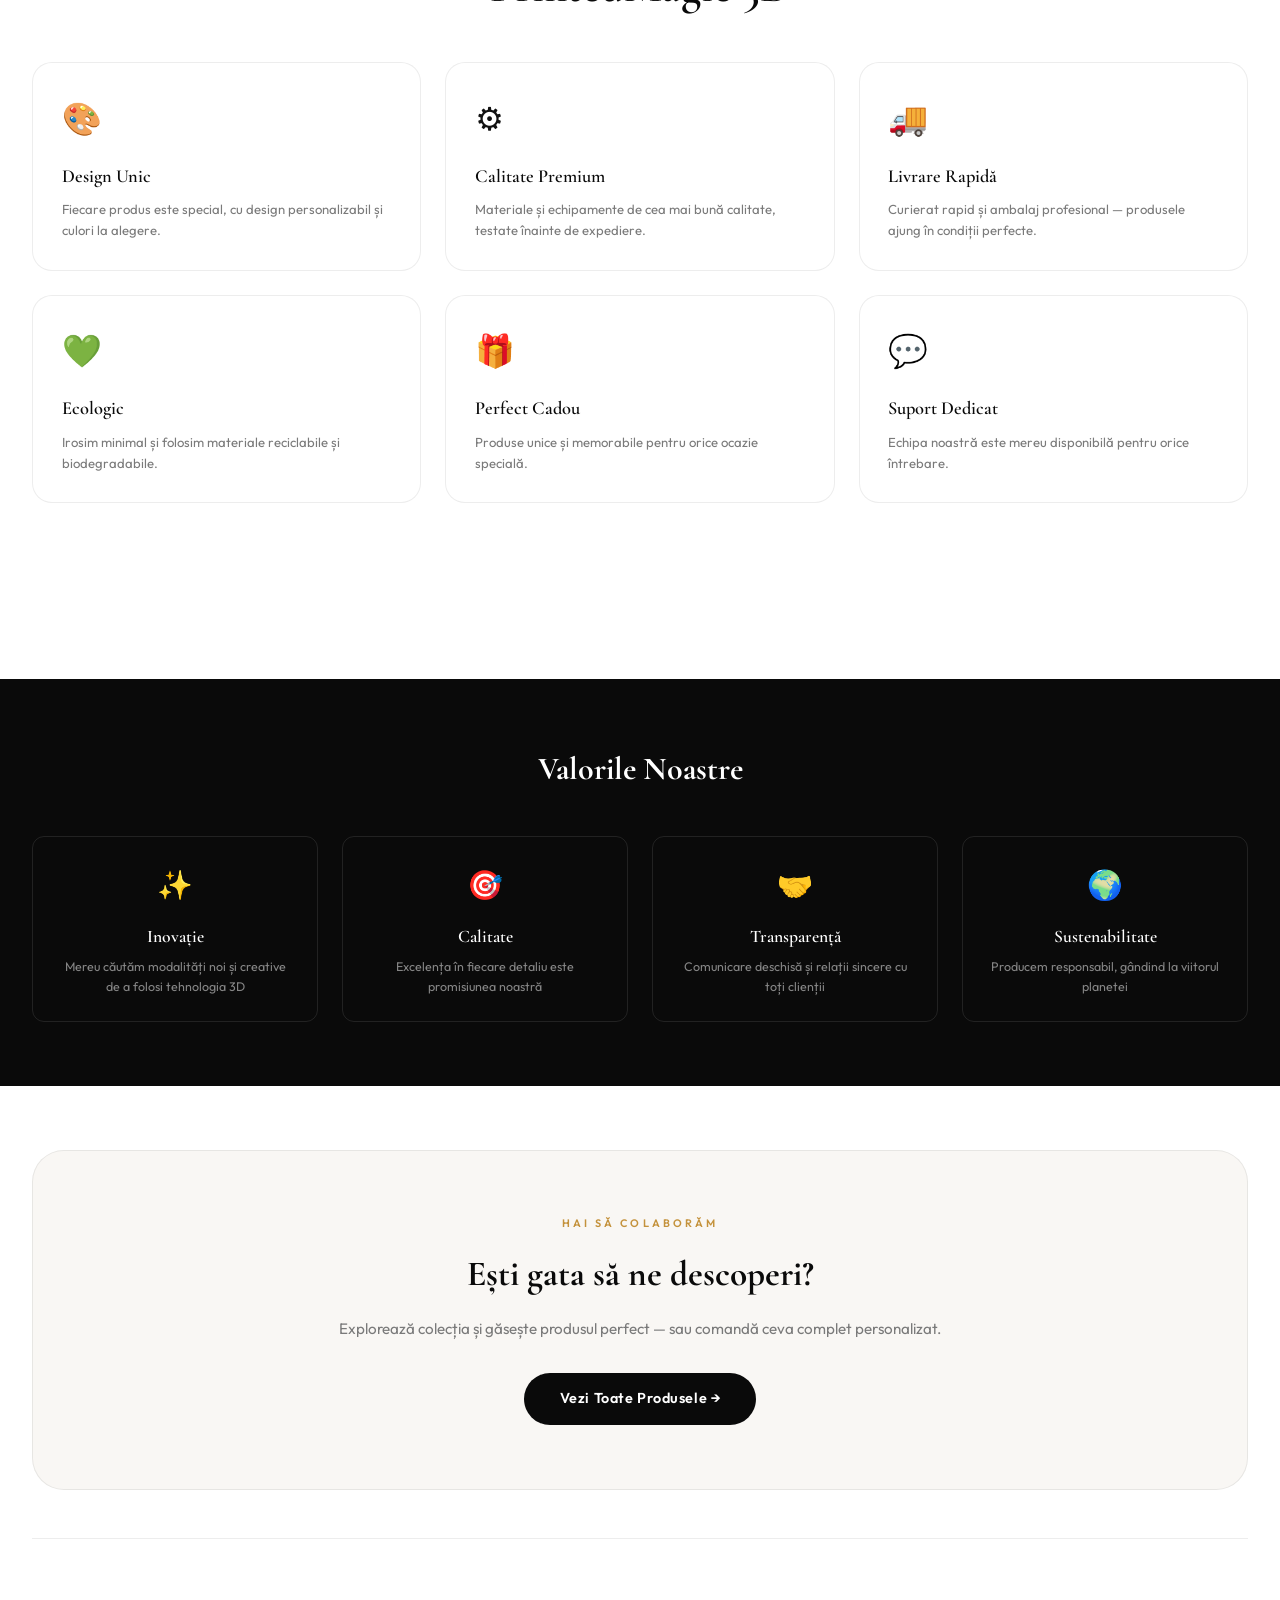
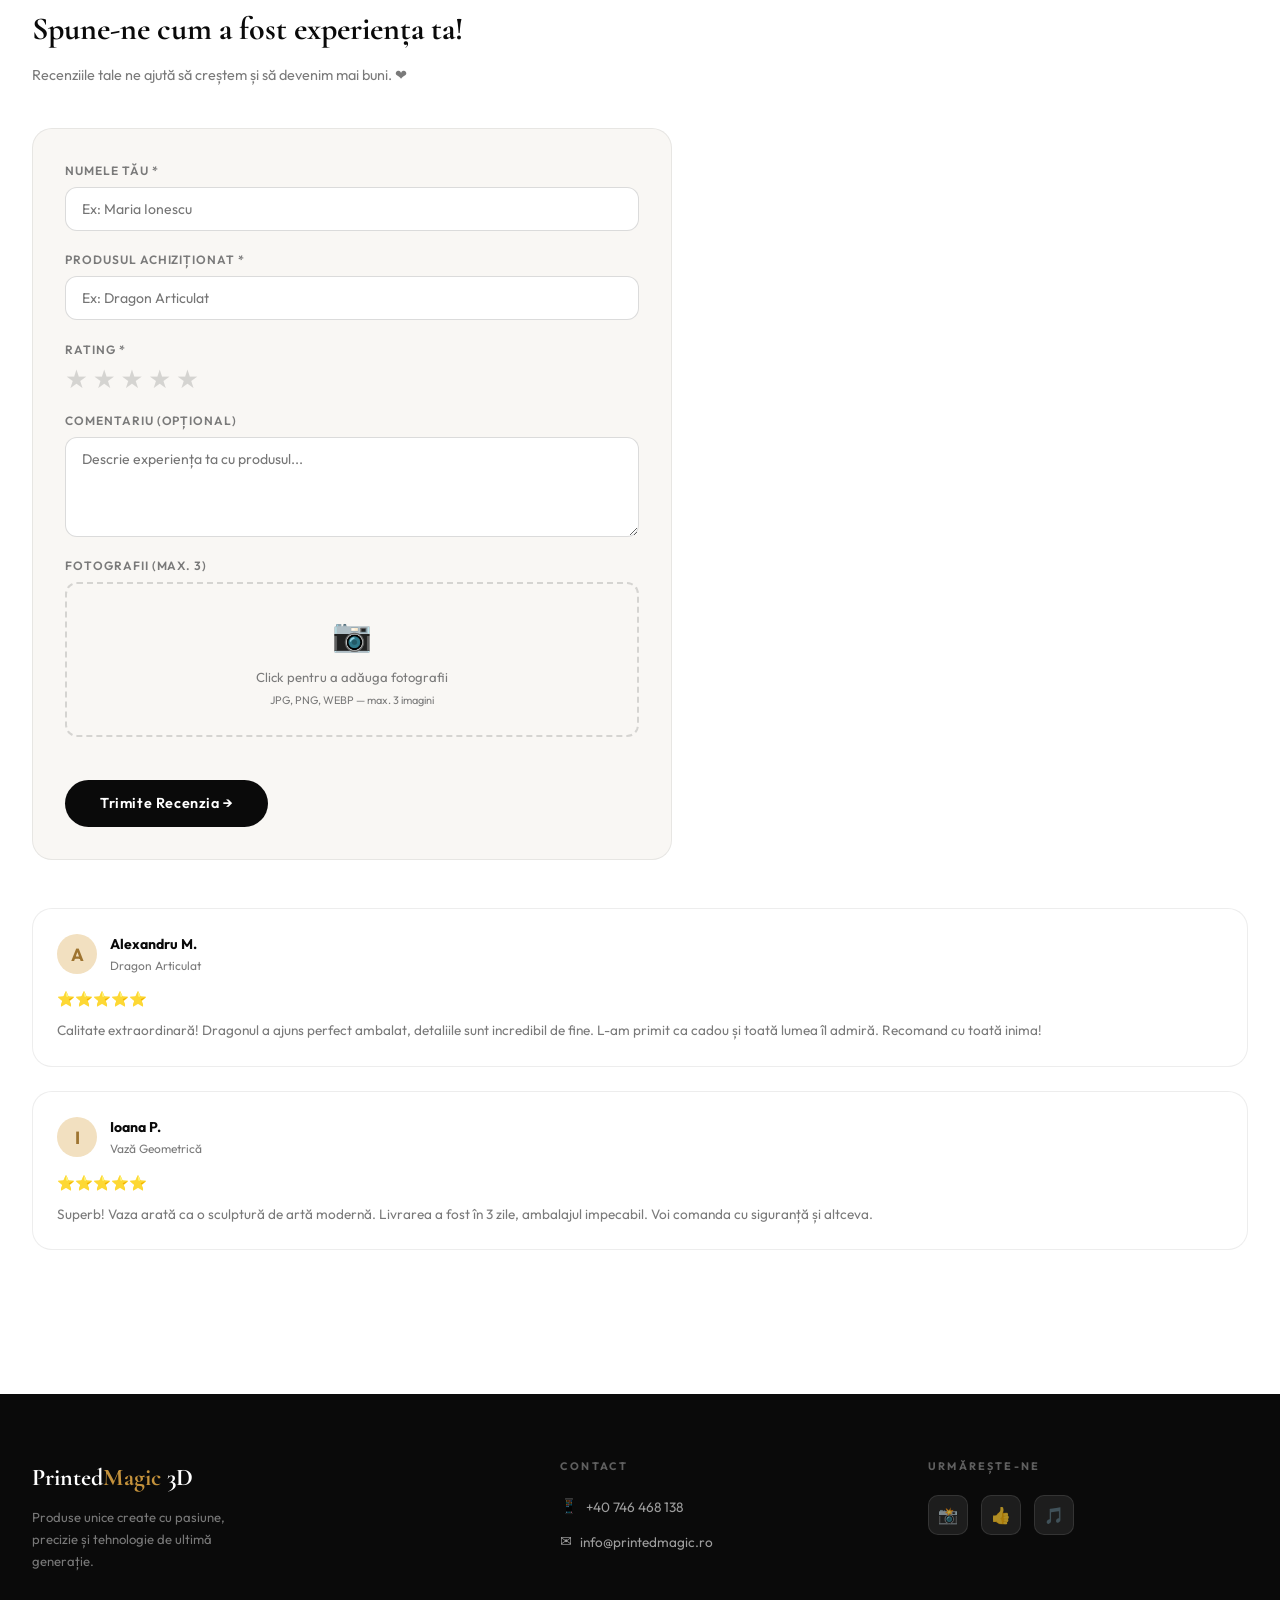
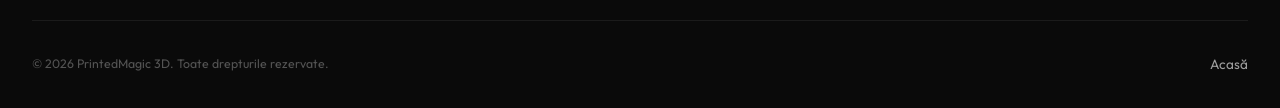
==== commit af2df427: "Add files via upload" ====
--- a/about.html
+++ b/about.html
@@ -1,304 +1,266 @@
-<!DOCTYPE html>
-<html lang="ro">
-<head>
-    <meta charset="UTF-8">
-    <meta name="viewport" content="width=device-width, initial-scale=1.0">
-    <title>Despre Noi - PrintedMagic 3D</title>
-    <link rel="stylesheet" href="styles.css">
-    <style>
-        .about-section {
-            background: white;
-            padding: 3rem 2rem;
-            margin-bottom: 2rem;
-            border-radius: 10px;
-            box-shadow: var(--shadow);
-        }
-
-        .about-header {
-            text-align: center;
-            margin-bottom: 3rem;
-        }
-
-        .about-header h1 {
-            font-size: 2.5rem;
-            color: var(--primary-color);
-            margin-bottom: 1rem;
-            animation: slideDown 0.6s ease;
-        }
-
-        .about-content {
-            font-size: 1.1rem;
-            line-height: 1.8;
-            color: var(--text-color);
-        }
-
-        .features-grid {
-            display: grid;
-            grid-template-columns: repeat(auto-fit, minmax(250px, 1fr));
-            gap: 2rem;
-            margin: 2rem 0;
-        }
-
-        .feature-card {
-            background: linear-gradient(135deg, #E8EEF5, #F5F7FA);
-            padding: 2rem;
-            border-radius: 10px;
-            border-left: 4px solid var(--primary-color);
-            transition: var(--transition);
-        }
-
-        .feature-card:hover {
-            transform: translateY(-5px);
-            box-shadow: 0 12px 35px rgba(30, 58, 95, 0.15);
-        }
-
-        .feature-card h3 {
-            color: var(--primary-color);
-            margin-bottom: 1rem;
-            font-size: 1.3rem;
-        }
-
-        .feature-card p {
-            color: #666;
-            line-height: 1.6;
-        }
-
-        .values-section {
-            background: linear-gradient(135deg, var(--primary-color) 0%, var(--secondary-color) 100%);
-            color: white;
-            padding: 3rem 2rem;
-            border-radius: 10px;
-            margin: 2rem 0;
-        }
-
-        .values-section h2 {
-            font-size: 2rem;
-            margin-bottom: 2rem;
-            text-align: center;
-        }
-
-        .values-list {
-            display: grid;
-            grid-template-columns: repeat(auto-fit, minmax(200px, 1fr));
-            gap: 1.5rem;
-        }
-
-        .value-item {
-            padding: 1.5rem;
-            background: rgba(255, 255, 255, 0.1);
-            border-radius: 8px;
-            backdrop-filter: blur(10px);
-        }
-
-        .value-item h4 {
-            font-size: 1.2rem;
-            margin-bottom: 0.5rem;
-        }
-
-        .team-section {
-            margin-top: 3rem;
-        }
-
-        .team-section h2 {
-            font-size: 2rem;
-            color: var(--dark-color);
-            margin-bottom: 2rem;
-            text-align: center;
-        }
-
-        .cta-section {
-            background: linear-gradient(135deg, var(--secondary-color) 0%, var(--primary-color) 100%);
-            color: white;
-            padding: 3rem 2rem;
-            border-radius: 10px;
-            text-align: center;
-            margin-top: 3rem;
-        }
-
-        .cta-section h2 {
-            font-size: 2rem;
-            margin-bottom: 1.5rem;
-        }
-
-        .cta-section p {
-            font-size: 1.1rem;
-            margin-bottom: 2rem;
-        }
-
-        .cta-btn {
-            display: inline-block;
-            background: white;
-            color: var(--primary-color);
-            padding: 0.75rem 2rem;
-            border-radius: 50px;
-            text-decoration: none;
-            font-weight: bold;
-            transition: var(--transition);
-        }
-
-        .cta-btn:hover {
-            transform: scale(1.05);
-            box-shadow: 0 10px 30px rgba(0, 0, 0, 0.2);
-        }
-    </style>
-</head>
-<body>
-    <!-- Banner -->
-    <header class="banner">
-        <div class="banner-content">
-            <h1 class="banner-title">🎨 PrintedMagic 3D</h1>
-            <p class="banner-subtitle">Despre Noi - Innovație prin Tehnologie 3D</p>
-        </div>
-        <nav class="banner-nav">
-            <a href="index.html" class="nav-link">Acasă</a>
-            <a href="about.html" class="nav-link active">Despre Noi</a>
-        </nav>
-        <div class="cart-icon-container">
-            <a href="index.html" class="back-link">← Înapoi</a>
-        </div>
-    </header>
-
-    <!-- Main Content -->
-    <main class="container">
-        <!-- About Header -->
-        <section class="about-section">
-            <div class="about-header">
-                <h1>🌟 Bine ați venit la PrintedMagic 3D!</h1>
-                <p style="font-size: 1.2rem; color: #666;">Unde inovația întâlnește creativitatea prin tehnologia imprimantei 3D</p>
-            </div>
-
-            <div class="about-content">
-                <p>
-                    <strong>PrintedMagic 3D</strong> este un magazin online specializat în vânzarea de produse unice, create handmade cu ajutorul tehnologiei avansate de imprimare 3D. Fiecare articol din colecția noastră este o mică capodoperă, proiectată cu atenție și imprimată cu precizie.
-                </p>
-                <p style="margin-top: 1rem;">
-                    Pasionați de design și inovație, am decis să transformăm ideile în realitate. Platforma noastră oferă o gamă variată de produse care combină funcționalitatea cu estetica modernă.
-                </p>
-            </div>
-        </section>
-
-        <!-- Features -->
-        <section class="about-section">
-            <h2 style="font-size: 2rem; color: var(--dark-color); margin-bottom: 2rem; text-align: center;">De ce să alegi PrintedMagic 3D?</h2>
-            <div class="features-grid">
-                <div class="feature-card">
-                    <h3>🎨 Design Unic</h3>
-                    <p>Fiecare produs este special, cu design personalizabil și culori la alegere. Poți comanda articole custom după dorințele tale.</p>
-                </div>
-                <div class="feature-card">
-                    <h3>⚙️ Calitate Premium</h3>
-                    <p>Folosim materiale și echipamente de cea mai bună calitate. Fiecare produs este testat și inspectat înainte de a fi expediat.</p>
-                </div>
-                <div class="feature-card">
-                    <h3>🚚 Livrare Rapidă</h3>
-                    <p>Cu servicii de curierat rapid și ambalaj profesional, produsele tale vor ajunge în condiții perfecte în timp scurt.</p>
-                </div>
-                <div class="feature-card">
-                    <h3>💚 Ecologic</h3>
-                    <p>Procesul de imprimare 3D este eco-friendly. Irosim minimal și folosim materiale reciclabile și biodegradabile.</p>
-                </div>
-                <div class="feature-card">
-                    <h3>🎁 Perfect pentru Cadouri</h3>
-                    <p>Fie pentru aniversări, nunți sau dumnezeu știe ce ocazie specială, produsele noastre sunt cadouri unice și memorabile.</p>
-                </div>
-                <div class="feature-card">
-                    <h3>💬 Customer Support</h3>
-                    <p>Echipa noastră este mereu disponibilă pentru a răspunde la întrebări și pentru a ajuta cu orice problemă.</p>
-                </div>
-            </div>
-        </section>
-
-        <!-- Values -->
-        <section class="values-section">
-            <h2>Valorile Noastre</h2>
-            <div class="values-list">
-                <div class="value-item">
-                    <h4>✨ Inovație</h4>
-                    <p>Mereu căutăm modalități noi și creative de a folosi tehnologia 3D</p>
-                </div>
-                <div class="value-item">
-                    <h4>🎯 Calitate</h4>
-                    <p>Excelența în fiecare detaliu este promisiunea noastră către voi</p>
-                </div>
-                <div class="value-item">
-                    <h4>🤝 Transparență</h4>
-                    <p>Comunicare deschisă și relații sincere cu toți clienții</p>
-                </div>
-                <div class="value-item">
-                    <h4>🌍 Sustenabilitate</h4>
-                    <p>Producem responsabil, gândind la viitorul planetei</p>
-                </div>
-            </div>
-        </section>
-
-        <!-- Products Info -->
-        <section class="about-section team-section">
-            <h2>Colecția Noastră de Produse</h2>
-            <p style="font-size: 1.1rem; color: #666; margin-top: 1rem;">
-                Oferta noastră cuprinde o varietate impresionantă de produse create handmade cu imprimanta 3D:
-            </p>
-            <div style="display: grid; grid-template-columns: repeat(auto-fit, minmax(200px, 1fr)); gap: 1.5rem; margin-top: 2rem;">
-                <div style="padding: 1.5rem; background: #F5F7FA; border-radius: 8px;">
-                    <h4 style="color: var(--primary-color); margin-bottom: 0.5rem;">🐉 Figurine Decorative</h4>
-                    <p>Figurine detaliate, miniaturi, personaje, și sculpturi artistice</p>
-                </div>
-                <div style="padding: 1.5rem; background: #F5F7FA; border-radius: 8px;">
-                    <h4 style="color: var(--primary-color); margin-bottom: 0.5rem;">🏺 Vaze și Decorații</h4>
-                    <p>Vaze decorative, decorații pentru casă, și elemente de design interior</p>
-                </div>
-                <div style="padding: 1.5rem; background: #F5F7FA; border-radius: 8px;">
-                    <h4 style="color: var(--primary-color); margin-bottom: 0.5rem;">📦 Organizare și Stocare</h4>
-                    <p>Cutii de organizare, suporturi, și soluții de stocare personalizate</p>
-                </div>
-                <div style="padding: 1.5rem; background: #F5F7FA; border-radius: 8px;">
-                    <h4 style="color: var(--primary-color); margin-bottom: 0.5rem;">🎮 Jucării și Jocuri</h4>
-                    <p>Jucării mecanice, puzzle 3D, fidget toys, și articole de leisure</p>
-                </div>
-                <div style="padding: 1.5rem; background: #F5F7FA; border-radius: 8px;">
-                    <h4 style="color: var(--primary-color); margin-bottom: 0.5rem;">💡 Accesorii pentru Birou</h4>
-                    <p>Lămpi de birou, suporturi pentru telefon, și alte gadget-uri utile</p>
-                </div>
-                <div style="padding: 1.5rem; background: #F5F7FA; border-radius: 8px;">
-                    <h4 style="color: var(--primary-color); margin-bottom: 0.5rem;">🎁 Produse Personalizate</h4>
-                    <p>Cadouri custom, articole cu inițiale, și produse made-to-order</p>
-                </div>
-            </div>
-        </section>
-
-        <!-- CTA Section -->
-        <section class="cta-section">
-            <h2>Gata să descoperi magia imprimării 3D?</h2>
-            <p>Exploreaza colecția noastră și găseste produsul perfect pentru tine!</p>
-            <a href="index.html" class="cta-btn">Vezi Toate Produsele</a>
-        </section>
-    </main>
-
-    <!-- Footer -->
-    <footer class="footer">
-        <div class="footer-content">
-            <div class="footer-section">
-                <h3>Date de Contact</h3>
-                <div class="contact-info">
-                    <a href="tel:+40712345678" class="contact-link">
-                        <span class="contact-icon">📱</span>
-                        <span>+40 712 345 678</span>
-                    </a>
-                    <a href="mailto:info@printedmagic.ro" class="contact-link">
-                        <span class="contact-icon">✉️</span>
-                        <span>info@printedmagic.ro</span>
-                    </a>
-                    <a href="https://instagram.com/printedmagic3d" target="_blank" class="contact-link">
-                        <span class="contact-icon">📷</span>
-                        <span>@printedmagic3d</span>
-                    </a>
-                </div>
-            </div>
-            <div class="footer-section">
-                <p>&copy; 2026 PrintedMagic 3D. Toate drepturile rezervate.</p>
-            </div>
-        </div>
-    </footer>
-
-    <script src="script.js"></script>
-</body>
-</html>
+<!DOCTYPE html>
+<html lang="ro">
+<head>
+  <meta charset="UTF-8">
+  <meta name="viewport" content="width=device-width, initial-scale=1.0">
+  <title>Despre Noi — PrintedMagic 3D</title>
+  <meta name="description" content="Povestea noastră, valorile noastre, și pasiunea pentru imprimarea 3D.">
+  <link rel="stylesheet" href="styles.css">
+</head>
+<body>
+
+  <!-- NAVBAR -->
+  <header class="navbar" role="banner">
+    <a href="index.html" class="navbar-brand" aria-label="PrintedMagic 3D acasă">
+      <span class="navbar-logo">Printed<span>Magic</span> 3D</span>
+      <span class="navbar-tagline">Handmade cu Imprimantă 3D</span>
+    </a>
+    <nav class="navbar-nav" role="navigation" aria-label="Navigare principală">
+      <a href="index.html" class="nav-link">Acasă</a>
+      <a href="about.html" class="nav-link active" aria-current="page">Despre Noi</a>
+    </nav>
+    <div class="navbar-actions">
+      <a href="index.html" class="back-link">← Înapoi la Produse</a>
+    </div>
+  </header>
+
+  <!-- ABOUT HERO -->
+  <section class="about-hero">
+    <div class="container">
+      <div class="section-eyebrow animate-fadein">Povestea Noastră</div>
+      <h1 class="about-hero-title animate-slideup">Unde <span>inovația</span> întâlnește<br>creativitatea</h1>
+      <p class="about-hero-sub animate-fadein delay-2">PrintedMagic 3D — un atelier digital unde ideile prind formă, literalmente.</p>
+    </div>
+  </section>
+
+  <!-- MAIN CONTENT -->
+  <main>
+
+    <section class="about-content-section">
+      <div class="container">
+
+        <!-- Grid 1 -->
+        <div class="about-grid scroll-reveal">
+          <div class="about-visual animate-float">🎨</div>
+          <div class="about-text-block">
+            <div class="about-text-label">Cine suntem</div>
+            <h2 class="about-text-title">Pasionați de design și tehnologie</h2>
+            <p class="about-text-body">
+              <strong>PrintedMagic 3D</strong> este un magazin online specializat în vânzarea de produse unice, create handmade cu ajutorul tehnologiei avansate de imprimare 3D. Fiecare articol din colecția noastră este o mică capodoperă, proiectată cu atenție și imprimată cu precizie.
+            </p>
+            <p class="about-text-body" style="margin-top:1rem">
+              Pasionați de design și inovație, am decis să transformăm ideile în realitate. Platforma noastră oferă o gamă variată de produse care combină funcționalitatea cu estetica modernă.
+            </p>
+          </div>
+        </div>
+
+        <!-- Grid 2 -->
+        <div class="about-grid reverse scroll-reveal delay-2">
+          <div class="about-visual animate-float" style="animation-delay:1.5s">⚙️</div>
+          <div class="about-text-block">
+            <div class="about-text-label">Procesul Nostru</div>
+            <h2 class="about-text-title">De la idee la obiect în câteva ore</h2>
+            <p class="about-text-body">
+              Folosim imprimante 3D FDM și SLA de ultimă generație, cu filamente de calitate premium importate direct de la producători certificați. Fiecare model este designat în-house, testat pentru durabilitate și finisaj, înainte de a ajunge la tine.
+            </p>
+            <p class="about-text-body" style="margin-top:1rem">
+              Procesul nostru eco-friendly minimizează risipa de material — imprimăm exact ce ai nevoie, nimic mai mult.
+            </p>
+          </div>
+        </div>
+
+        <!-- Features Grid -->
+        <div class="section-header scroll-reveal" style="margin-top:2rem">
+          <div class="section-eyebrow">De ce să alegi</div>
+          <h2 class="section-title">PrintedMagic 3D</h2>
+        </div>
+
+        <div class="features-grid">
+          <div class="feature-card scroll-reveal delay-1">
+            <div class="feature-icon">🎨</div>
+            <h3 class="feature-title">Design Unic</h3>
+            <p class="feature-desc">Fiecare produs este special, cu design personalizabil și culori la alegere.</p>
+          </div>
+          <div class="feature-card scroll-reveal delay-2">
+            <div class="feature-icon">⚙️</div>
+            <h3 class="feature-title">Calitate Premium</h3>
+            <p class="feature-desc">Materiale și echipamente de cea mai bună calitate, testate înainte de expediere.</p>
+          </div>
+          <div class="feature-card scroll-reveal delay-3">
+            <div class="feature-icon">🚚</div>
+            <h3 class="feature-title">Livrare Rapidă</h3>
+            <p class="feature-desc">Curierat rapid și ambalaj profesional — produsele ajung în condiții perfecte.</p>
+          </div>
+          <div class="feature-card scroll-reveal delay-1">
+            <div class="feature-icon">💚</div>
+            <h3 class="feature-title">Ecologic</h3>
+            <p class="feature-desc">Irosim minimal și folosim materiale reciclabile și biodegradabile.</p>
+          </div>
+          <div class="feature-card scroll-reveal delay-2">
+            <div class="feature-icon">🎁</div>
+            <h3 class="feature-title">Perfect Cadou</h3>
+            <p class="feature-desc">Produse unice și memorabile pentru orice ocazie specială.</p>
+          </div>
+          <div class="feature-card scroll-reveal delay-3">
+            <div class="feature-icon">💬</div>
+            <h3 class="feature-title">Suport Dedicat</h3>
+            <p class="feature-desc">Echipa noastră este mereu disponibilă pentru orice întrebare.</p>
+          </div>
+        </div>
+
+      </div>
+    </section>
+
+    <!-- VALUES BAND -->
+    <div class="values-band">
+      <div class="values-band-inner">
+        <h2 class="values-band-title">Valorile Noastre</h2>
+        <div class="values-grid">
+          <div class="value-card scroll-reveal delay-1">
+            <div class="value-icon">✨</div>
+            <div class="value-title">Inovație</div>
+            <p class="value-desc">Mereu căutăm modalități noi și creative de a folosi tehnologia 3D</p>
+          </div>
+          <div class="value-card scroll-reveal delay-2">
+            <div class="value-icon">🎯</div>
+            <div class="value-title">Calitate</div>
+            <p class="value-desc">Excelența în fiecare detaliu este promisiunea noastră</p>
+          </div>
+          <div class="value-card scroll-reveal delay-3">
+            <div class="value-icon">🤝</div>
+            <div class="value-title">Transparență</div>
+            <p class="value-desc">Comunicare deschisă și relații sincere cu toți clienții</p>
+          </div>
+          <div class="value-card scroll-reveal delay-4">
+            <div class="value-icon">🌍</div>
+            <div class="value-title">Sustenabilitate</div>
+            <p class="value-desc">Producem responsabil, gândind la viitorul planetei</p>
+          </div>
+        </div>
+      </div>
+    </div>
+
+    <!-- CTA BAND -->
+    <div class="container">
+      <div class="cta-band scroll-reveal">
+        <div class="section-eyebrow">Hai să colaborăm</div>
+        <h2 class="cta-band-title">Ești gata să ne descoperi?</h2>
+        <p class="cta-band-sub">Explorează colecția și găsește produsul perfect — sau comandă ceva complet personalizat.</p>
+        <a href="index.html" class="btn btn-primary btn-lg">Vezi Toate Produsele →</a>
+      </div>
+
+      <!-- REVIEW SECTION -->
+      <section class="review-section" id="reviewSection" aria-label="Recenzii">
+        <h2 class="review-section-title scroll-reveal">Spune-ne cum a fost experiența ta!</h2>
+        <p class="review-section-sub scroll-reveal delay-1">Recenziile tale ne ajută să creștem și să devenim mai buni. ❤️</p>
+
+        <!-- Review Form -->
+        <div class="review-form-card scroll-reveal delay-2">
+          <form id="reviewForm" novalidate>
+
+            <div class="form-group" style="margin-bottom:1.2rem">
+              <label class="form-label" for="reviewName">Numele Tău *</label>
+              <input class="form-input" type="text" id="reviewName" required placeholder="Ex: Maria Ionescu">
+            </div>
+
+            <div class="form-group" style="margin-bottom:1.2rem">
+              <label class="form-label" for="reviewProduct">Produsul Achiziționat *</label>
+              <input class="form-input" type="text" id="reviewProduct" required placeholder="Ex: Dragon Articulat">
+            </div>
+
+            <div class="form-group" style="margin-bottom:1.2rem">
+              <label class="form-label">Rating *</label>
+              <div class="star-rating" role="group" aria-label="Rating de la 1 la 5 stele">
+                <span class="star" data-val="1" role="button" tabindex="0" aria-label="1 stea">★</span>
+                <span class="star" data-val="2" role="button" tabindex="0" aria-label="2 stele">★</span>
+                <span class="star" data-val="3" role="button" tabindex="0" aria-label="3 stele">★</span>
+                <span class="star" data-val="4" role="button" tabindex="0" aria-label="4 stele">★</span>
+                <span class="star" data-val="5" role="button" tabindex="0" aria-label="5 stele">★</span>
+              </div>
+            </div>
+
+            <div class="form-group" style="margin-bottom:1.2rem">
+              <label class="form-label" for="reviewComment">Comentariu (Opțional)</label>
+              <textarea class="form-textarea" id="reviewComment" placeholder="Descrie experiența ta cu produsul..." rows="3"></textarea>
+            </div>
+
+            <div class="form-group" style="margin-bottom:1.5rem">
+              <label class="form-label">Fotografii (max. 3)</label>
+              <div class="img-upload-zone">
+                <input type="file" id="reviewImages" accept="image/*" multiple>
+                <div class="img-upload-icon">📷</div>
+                <p class="img-upload-text">Click pentru a adăuga fotografii<br><small>JPG, PNG, WEBP — max. 3 imagini</small></p>
+              </div>
+              <div class="review-preview-imgs" id="imagePreview"></div>
+            </div>
+
+            <button type="submit" class="btn btn-primary btn-lg">Trimite Recenzia →</button>
+          </form>
+        </div>
+
+        <!-- Reviews List -->
+        <div class="reviews-list" id="reviewsList" aria-label="Recenzii clienți">
+          <!-- Sample review -->
+          <div class="review-card">
+            <div class="review-card-header">
+              <div class="review-avatar">A</div>
+              <div class="review-meta">
+                <div class="review-author">Alexandru M.</div>
+                <div class="review-product">Dragon Articulat</div>
+              </div>
+            </div>
+            <div class="review-stars">⭐⭐⭐⭐⭐</div>
+            <p class="review-text">Calitate extraordinară! Dragonul a ajuns perfect ambalat, detaliile sunt incredibil de fine. L-am primit ca cadou și toată lumea îl admiră. Recomand cu toată inima!</p>
+          </div>
+
+          <div class="review-card">
+            <div class="review-card-header">
+              <div class="review-avatar">I</div>
+              <div class="review-meta">
+                <div class="review-author">Ioana P.</div>
+                <div class="review-product">Vază Geometrică</div>
+              </div>
+            </div>
+            <div class="review-stars">⭐⭐⭐⭐⭐</div>
+            <p class="review-text">Superb! Vaza arată ca o sculptură de artă modernă. Livrarea a fost în 3 zile, ambalajul impecabil. Voi comanda cu siguranță și altceva.</p>
+          </div>
+        </div>
+      </section>
+    </div>
+
+  </main>
+
+  <!-- FOOTER -->
+  <footer class="footer" role="contentinfo">
+    <div class="footer-inner">
+      <div class="footer-top">
+        <div>
+          <div class="footer-brand-name">Printed<span>Magic</span> 3D</div>
+          <p class="footer-brand-desc">Produse unice create cu pasiune, precizie și tehnologie de ultimă generație.</p>
+        </div>
+        <div>
+          <div class="footer-col-title">Contact</div>
+          <div class="footer-links">
+            <a href="tel:+40746468138" class="footer-link"><span class="link-icon">📱</span> +40 746 468 138</a>
+            <a href="mailto:info@printedmagic.ro" class="footer-link"><span class="link-icon">✉️</span> info@printedmagic.ro</a>
+          </div>
+        </div>
+        <div>
+          <div class="footer-col-title">Urmărește-ne</div>
+          <div class="social-row">
+            <a href="https://instagram.com/printedmagic3d" target="_blank" rel="noopener" class="social-btn" aria-label="Instagram">📸</a>
+            <a href="https://facebook.com/printedmagic3d" target="_blank" rel="noopener" class="social-btn" aria-label="Facebook">👍</a>
+            <a href="https://tiktok.com/@printedmagic3d" target="_blank" rel="noopener" class="social-btn" aria-label="TikTok">🎵</a>
+          </div>
+        </div>
+      </div>
+      <div class="footer-bottom">
+        <p class="footer-copy">&copy; 2026 PrintedMagic 3D. Toate drepturile rezervate.</p>
+        <a href="index.html" class="footer-link">Acasă</a>
+      </div>
+    </div>
+  </footer>
+
+  <script src="script.js"></script>
+</body>
+</html>
--- a/styles.css
+++ b/styles.css
@@ -1,1572 +1,2000 @@
-/* Global Styles */
-* {
-    margin: 0;
-    padding: 0;
-    box-sizing: border-box;
-}
-
-:root {
-    --primary-color: #000;
-    --secondary-color: #111;
-    --accent-color: #1E3A5F;
-    --dark-color: #000;
-    --light-color: #F8F9FA;
-    --text-color: #111;
-    --border-color: #E0E0E0;
-    --shadow: 0 2px 8px rgba(0, 0, 0, 0.06);
-    --shadow-lg: 0 12px 40px rgba(0, 0, 0, 0.12);
-    --transition: all 0.3s ease;
-}
-
-body {
-    font-family: -apple-system, BlinkMacSystemFont, 'Segoe UI', 'Helvetica Neue', sans-serif;
-    line-height: 1.5;
-    color: var(--text-color);
-    background-color: #fff;
-    letter-spacing: -0.3px;
-}
-
-/* Banner */
-.banner {
-    background: #fff;
-    border-bottom: 1px solid var(--border-color);
-    color: var(--text-color);
-    padding: 1rem 2rem;
-    box-shadow: var(--shadow);
-    display: flex;
-    justify-content: space-between;
-    align-items: center;
-    position: relative;
-    overflow: hidden;
-    animation: slideDown 0.6s ease;
-}
-
-.banner-content {
-    flex: 1;
-}
-
-.banner-title {
-    font-size: 1.8rem;
-    font-weight: 900;
-    margin-bottom: 0.25rem;
-    text-shadow: none;
-    letter-spacing: -1px;
-}
-
-.banner-subtitle {
-    font-size: 0.9rem;
-    opacity: 0.7;
-    font-weight: 500;
-    letter-spacing: 0.5px;
-}
-
-.banner-nav {
-    display: flex;
-    gap: 3rem;
-    flex: 1;
-    justify-content: center;
-    margin: 0 2rem;
-}
-
-.nav-link {
-    color: var(--text-color);
-    text-decoration: none;
-    font-weight: 600;
-    padding: 0.5rem 0;
-    border-radius: 0;
-    transition: var(--transition);
-    position: relative;
-    background: none;
-    font-size: 0.95rem;
-    border: none;
-}
-
-.nav-link::after {
-    content: '';
-    position: absolute;
-    bottom: -5px;
-    left: 0;
-    width: 0;
-    height: 2px;
-    background: var(--text-color);
-    transition: var(--transition);
-}
-
-.nav-link:hover::after,
-.nav-link.active::after {
-    width: 100%;
-}
-
-.cart-icon-container {
-    display: flex;
-    gap: 1rem;
-}
-
-.cart-icon {
-    background: none;
-    border: 1px solid var(--border-color);
-    color: var(--text-color);
-    padding: 0.5rem 1rem;
-    border-radius: 4px;
-    cursor: pointer;
-    font-size: 1rem;
-    transition: var(--transition);
-    position: relative;
-    font-weight: 600;
-}
-
-.cart-icon:hover {
-    background: rgba(0, 0, 0, 0.05);
-    border-color: var(--text-color);
-}
-
-.cart-count {
-    position: absolute;
-    top: -8px;
-    right: -8px;
-    background: var(--text-color);
-    color: white;
-    border-radius: 50%;
-    width: 20px;
-    height: 20px;
-    display: flex;
-    align-items: center;
-    justify-content: center;
-    font-size: 0.7rem;
-    font-weight: bold;
-}
-
-.back-link {
-    color: var(--text-color);
-    text-decoration: none;
-    font-size: 0.95rem;
-    padding: 0.5rem 1rem;
-    border: 1px solid var(--border-color);
-    border-radius: 4px;
-    transition: var(--transition);
-    font-weight: 600;
-}
-
-.back-link:hover {
-    background: rgba(0, 0, 0, 0.05);
-    border-color: var(--text-color);
-}
-
-/* Container */
-.container {
-    max-width: 1200px;
-    margin: 0 auto;
-    padding: 3rem 2rem;
-}
-
-/* Banner Slider */
-.banner-slider-section {
-    margin-bottom: 4rem;
-    margin-top: -3rem;
-    margin-left: -2rem;
-    margin-right: -2rem;
-    padding: 0;
-}
-
-.banner-slider {
-    position: relative;
-    overflow: hidden;
-    border-radius: 0;
-    box-shadow: var(--shadow-lg);
-}
-
-.slider-container {
-    display: flex;
-    transition: transform 0.6s ease;
-    width: 100%;
-}
-
-.slide {
-    min-width: 100%;
-    padding: 8rem 3rem;
-    background: linear-gradient(135deg, #000 0%, #1a1a1a 100%);
-    color: white;
-    display: flex;
-    align-items: center;
-    justify-content: center;
-    min-height: 400px;
-    opacity: 0;
-    transition: opacity 0.8s ease;
-}
-
-.slide.active {
-    opacity: 1;
-}
-
-.slide-content {
-    text-align: center;
-    animation: slideInContent 0.8s ease;
-    max-width: 600px;
-}
-
-.slide-content h2 {
-    font-size: 3.5rem;
-    margin-bottom: 1.5rem;
-    font-weight: 900;
-    text-shadow: none;
-    letter-spacing: -1px;
-    line-height: 1.1;
-}
-
-.slide-content p {
-    font-size: 1.25rem;
-    opacity: 0.9;
-    font-weight: 500;
-    letter-spacing: -0.2px;
-}
-
-.slider-btn {
-    position: absolute;
-    top: 50%;
-    transform: translateY(-50%);
-    background: rgba(255, 255, 255, 0.1);
-    color: white;
-    border: none;
-    font-size: 1.5rem;
-    padding: 1rem 1.5rem;
-    cursor: pointer;
-    border-radius: 4px;
-    transition: var(--transition);
-    z-index: 10;
-    font-weight: bold;
-}
-
-.slider-btn:hover {
-    background: rgba(255, 255, 255, 0.2);
-}
-
-.slider-prev {
-    left: 2rem;
-}
-
-.slider-next {
-    right: 2rem;
-}
-
-.slider-dots {
-    position: absolute;
-    bottom: 2rem;
-    left: 50%;
-    transform: translateX(-50%);
-    display: flex;
-    gap: 0.75rem;
-    z-index: 10;
-}
-
-.dot {
-    width: 10px;
-    height: 10px;
-    border-radius: 50%;
-    background: rgba(255, 255, 255, 0.4);
-    cursor: pointer;
-    transition: var(--transition);
-}
-
-.dot.active {
-    background: white;
-    transform: scale(1.3);
-    width: 30px;
-    border-radius: 5px;
-}
-
-@keyframes slideInContent {
-    from {
-        opacity: 0;
-        transform: translateY(20px);
-    }
-    to {
-        opacity: 1;
-        transform: translateY(0);
-    }
-}
-
-/* Search Bar */
-.search-section {
-    margin-bottom: 4rem;
-    padding: 0;
-}
-
-.search-container {
-    position: relative;
-    max-width: 500px;
-    margin: 0 auto;
-}
-
-.search-input {
-    width: 100%;
-    padding: 1.2rem 1.5rem;
-    font-size: 1rem;
-    border: 1px solid var(--border-color);
-    border-radius: 4px;
-    background: white;
-    box-shadow: var(--shadow);
-    transition: var(--transition);
-    font-weight: 500;
-    letter-spacing: -0.3px;
-}
-
-.search-input:focus {
-    outline: none;
-    border-color: var(--text-color);
-    box-shadow: 0 8px 25px rgba(0, 0, 0, 0.12);
-}
-
-.search-results {
-    position: absolute;
-    top: calc(100% + 0.5rem);
-    left: 0;
-    right: 0;
-    background: white;
-    border-radius: 4px;
-    box-shadow: var(--shadow-lg);
-    max-height: 400px;
-    overflow-y: auto;
-    z-index: 100;
-    display: none;
-    border: 1px solid var(--border-color);
-}
-
-.search-results.show {
-    display: block;
-}
-
-.search-result-item {
-    padding: 1.2rem 1.5rem;
-    border-bottom: 1px solid var(--border-color);
-    cursor: pointer;
-    transition: var(--transition);
-    display: flex;
-    align-items: center;
-    gap: 1.5rem;
-}
-
-.search-result-item:hover {
-    background: var(--light-color);
-}
-
-.search-result-item:last-child {
-    border-bottom: none;
-}
-
-.search-result-emoji {
-    font-size: 2rem;
-}
-
-.search-result-info {
-    flex: 1;
-}
-
-.search-result-name {
-    font-weight: 700;
-    color: var(--text-color);
-    margin-bottom: 0.5rem;
-    font-size: 1rem;
-}
-
-.search-result-price {
-    color: var(--text-color);
-    font-size: 0.95rem;
-    font-weight: 600;
-    opacity: 0.7;
-}
-
-.no-results {
-    padding: 3rem 1.5rem;
-    text-align: center;
-    color: #999;
-    font-weight: 500;
-}
-
-/* Products Section */
-.products-section {
-    margin-bottom: 6rem;
-}
-
-.section-title {
-    font-size: 2.5rem;
-    margin-bottom: 3rem;
-    text-align: left;
-    color: var(--text-color);
-    font-weight: 900;
-    letter-spacing: -1px;
-}
-
-.products-grid {
-    display: grid;
-    grid-template-columns: repeat(auto-fill, minmax(280px, 1fr));
-    gap: 2.5rem;
-    margin-bottom: 3rem;
-}
-
-.product-card {
-    background: white;
-    border-radius: 8px;
-    overflow: hidden;
-    box-shadow: var(--shadow);
-    transition: var(--transition);
-    display: flex;
-    flex-direction: column;
-    border: 1px solid var(--border-color);
-    cursor: pointer;
-}
-
-.product-card:hover {
-    transform: translateY(-8px);
-    box-shadow: var(--shadow-lg);
-    border-color: var(--text-color);
-}
-
-.product-image {
-    width: 100%;
-    height: 280px;
-    background: linear-gradient(135deg, #f5f5f5, #e8e8e8);
-    display: flex;
-    align-items: center;
-    justify-content: center;
-    font-size: 5rem;
-    position: relative;
-    overflow: hidden;
-}
-
-.product-image::before {
-    content: '';
-    position: absolute;
-    top: -50%;
-    left: -50%;
-    width: 200%;
-    height: 200%;
-    background: linear-gradient(45deg, transparent 30%, rgba(255, 255, 255, 0.05) 50%, transparent 70%);
-    animation: shine 3s infinite;
-}
-
-.product-content {
-    padding: 2rem;
-    flex: 1;
-    display: flex;
-    flex-direction: column;
-}
-
-.product-name {
-    font-size: 1.1rem;
-    font-weight: 700;
-    color: var(--text-color);
-    margin-bottom: 0.75rem;
-    letter-spacing: -0.3px;
-}
-
-.product-description {
-    color: #666;
-    font-size: 0.9rem;
-    margin-bottom: 1.5rem;
-    flex: 1;
-    line-height: 1.5;
-}
-
-.product-price {
-    font-size: 1.3rem;
-    font-weight: 700;
-    color: var(--text-color);
-    margin-bottom: 1.5rem;
-    letter-spacing: -0.5px;
-}
-
-.btn {
-    padding: 1rem 1.5rem;
-    border: none;
-    border-radius: 4px;
-    cursor: pointer;
-    font-size: 0.95rem;
-    transition: var(--transition);
-    text-decoration: none;
-    display: inline-block;
-    text-align: center;
-    font-weight: 600;
-    letter-spacing: -0.3px;
-}
-
-.btn-primary {
-    background: var(--text-color);
-    color: white;
-    box-shadow: var(--shadow);
-}
-
-.btn-primary:hover {
-    background: #1a1a1a;
-    transform: scale(1.05);
-    box-shadow: var(--shadow-lg);
-}
-
-.btn-secondary {
-    background: white;
-    color: var(--text-color);
-    border: 1px solid var(--text-color);
-}
-
-.btn-secondary:hover {
-    background: var(--text-color);
-    color: white;
-    transform: scale(1.05);
-}
-
-.btn-large {
-    width: 100%;
-    padding: 1.2rem;
-    font-size: 1rem;
-}
-
-.btn-small {
-    padding: 0.75rem 1.2rem;
-    font-size: 0.9rem;
-}
-
-.btn-secondary:hover {
-    background: #40C4B5;
-    transform: scale(1.05);
-}
-
-.btn-large {
-    width: 100%;
-    padding: 1rem;
-    font-size: 1.1rem;
-    font-weight: bold;
-}
-
-.btn-small {
-    padding: 0.5rem 1rem;
-    font-size: 0.9rem;
-}
-
-/* Modal */
-.modal {
-    display: none;
-    position: fixed;
-    z-index: 1000;
-    left: 0;
-    top: 0;
-    width: 100%;
-    height: 100%;
-    background-color: rgba(0, 0, 0, 0.5);
-    animation: fadeIn 0.3s ease;
-    backdrop-filter: blur(5px);
-}
-
-.modal.show {
-    display: flex;
-    align-items: center;
-    justify-content: center;
-}
-
-@keyframes fadeIn {
-    from {
-        opacity: 0;
-    }
-    to {
-        opacity: 1;
-    }
-}
-
-.modal-content {
-    background-color: white;
-    border-radius: 8px;
-    width: 90%;
-    max-width: 500px;
-    max-height: 80vh;
-    overflow-y: auto;
-    box-shadow: var(--shadow-lg);
-    animation: slideUp 0.4s ease;
-}
-
-.modal-content.modal-lg {
-    max-width: 900px;
-    max-height: 90vh;
-}
-
-.modal-header {
-    display: flex;
-    justify-content: space-between;
-    align-items: center;
-    padding: 2rem;
-    border-bottom: 1px solid var(--border-color);
-    background: white;
-    color: var(--text-color);
-}
-
-.modal-header h2 {
-    font-size: 1.5rem;
-    font-weight: 700;
-    letter-spacing: -0.5px;
-}
-
-.close-modal {
-    background: none;
-    border: none;
-    color: var(--text-color);
-    font-size: 1.8rem;
-    cursor: pointer;
-    transition: var(--transition);
-    padding: 0;
-    width: 30px;
-    height: 30px;
-    display: flex;
-    align-items: center;
-    justify-content: center;
-}
-
-.close-modal:hover {
-    transform: rotate(90deg);
-    color: #666;
-}
-
-.modal-body {
-    padding: 2rem;
-    min-height: 200px;
-}
-
-.cart-items {
-    display: flex;
-    flex-direction: column;
-    gap: 1rem;
-}
-
-.cart-item {
-    display: flex;
-    justify-content: space-between;
-    align-items: center;
-    padding: 1.5rem;
-    background: var(--light-color);
-    border-radius: 8px;
-}
-
-.cart-item-info {
-    flex: 1;
-}
-
-.cart-item-name {
-    font-weight: 700;
-    margin-bottom: 0.5rem;
-    color: var(--text-color);
-}
-
-.cart-item-price {
-    color: var(--text-color);
-    font-weight: 700;
-}
-
-.cart-item-quantity {
-    display: flex;
-    align-items: center;
-    gap: 0.75rem;
-    margin-left: 1rem;
-}
-
-.quantity-btn {
-    background: var(--text-color);
-    color: white;
-    border: none;
-    padding: 0.4rem 0.6rem;
-    cursor: pointer;
-    border-radius: 4px;
-    transition: var(--transition);
-    font-weight: 600;
-}
-
-.quantity-btn:hover {
-    background: #1a1a1a;
-}
-
-.remove-btn {
-    background: #E8E8E8;
-    color: var(--text-color);
-    border: none;
-    padding: 0.5rem 1rem;
-    border-radius: 4px;
-    cursor: pointer;
-    transition: var(--transition);
-    margin-left: 1rem;
-    font-weight: 600;
-}
-
-.remove-btn:hover {
-    background: #D0D0D0;
-}
-
-.empty-cart {
-    text-align: center;
-    color: #999;
-    padding: 2rem;
-    font-size: 1rem;
-}
-
-.modal-footer {
-    padding: 2rem;
-    border-top: 1px solid var(--border-color);
-    background: var(--light-color);
-}
-
-.cart-total {
-    font-size: 1.3rem;
-    margin-bottom: 1.5rem;
-    font-weight: 700;
-}
-
-#checkoutBtn {
-    width: 100%;
-}
-
-.modal.show {
-    display: flex;
-    align-items: center;
-    justify-content: center;
-}
-
-@keyframes fadeIn {
-    from {
-        opacity: 0;
-    }
-    to {
-        opacity: 1;
-    }
-}
-
-.modal-content {
-    background-color: white;
-    border-radius: 10px;
-    width: 90%;
-    max-width: 500px;
-    max-height: 80vh;
-    overflow-y: auto;
-    box-shadow: 0 10px 40px rgba(0, 0, 0, 0.3);
-    animation: slideUp 0.4s ease;
-}
-
-.modal-content.modal-lg {
-    max-width: 900px;
-    max-height: 90vh;
-}
-
-.modal-header {
-    display: flex;
-    justify-content: space-between;
-    align-items: center;
-    padding: 1.5rem;
-    border-bottom: 1px solid var(--border-color);
-    background: linear-gradient(135deg, var(--primary-color) 0%, var(--secondary-color) 100%);
-    color: white;
-}
-
-.modal-header h2 {
-    font-size: 1.5rem;
-}
-
-.close-modal {
-    background: none;
-    border: none;
-    color: white;
-    font-size: 2rem;
-    cursor: pointer;
-    transition: var(--transition);
-}
-
-.close-modal:hover {
-    transform: rotate(90deg);
-}
-
-.modal-body {
-    padding: 1.5rem;
-    min-height: 200px;
-}
-
-.cart-items {
-    display: flex;
-    flex-direction: column;
-    gap: 1rem;
-}
-
-.cart-item {
-    display: flex;
-    justify-content: space-between;
-    align-items: center;
-    padding: 1rem;
-    background: var(--light-color);
-    border-radius: 5px;
-}
-
-.cart-item-info {
-    flex: 1;
-}
-
-.cart-item-name {
-    font-weight: bold;
-    margin-bottom: 0.25rem;
-}
-
-.cart-item-price {
-    color: var(--primary-color);
-    font-weight: bold;
-}
-
-.cart-item-quantity {
-    display: flex;
-    align-items: center;
-    gap: 0.5rem;
-    margin-left: 1rem;
-}
-
-.quantity-btn {
-    background: var(--primary-color);
-    color: white;
-    border: none;
-    padding: 0.25rem 0.5rem;
-    cursor: pointer;
-    border-radius: 3px;
-    transition: var(--transition);
-}
-
-.quantity-btn:hover {
-    background: #FF5252;
-}
-
-.remove-btn {
-    background: #E74C3C;
-    color: white;
-    border: none;
-    padding: 0.5rem 1rem;
-    border-radius: 3px;
-    cursor: pointer;
-    transition: var(--transition);
-    margin-left: 1rem;
-}
-
-.remove-btn:hover {
-    background: #C0392B;
-}
-
-.empty-cart {
-    text-align: center;
-    color: #999;
-    padding: 2rem;
-    font-size: 1.1rem;
-}
-
-.modal-footer {
-    padding: 1.5rem;
-    border-top: 1px solid var(--border-color);
-    background: #f9f9f9;
-}
-
-.cart-total {
-    font-size: 1.3rem;
-    margin-bottom: 1rem;
-}
-
-#checkoutBtn {
-    width: 100%;
-}
-
-/* Order Section */
-.order-section {
-    margin-bottom: 3rem;
-}
-
-.order-wrapper {
-    display: grid;
-    grid-template-columns: 1fr 1fr;
-    gap: 2rem;
-}
-
-.order-summary {
-    background: white;
-    padding: 2rem;
-    border-radius: 10px;
-    box-shadow: var(--shadow);
-    height: fit-content;
-}
-
-.order-summary h2 {
-    margin-bottom: 1.5rem;
-    color: var(--dark-color);
-}
-
-.summary-items {
-    display: flex;
-    flex-direction: column;
-    gap: 1rem;
-    margin-bottom: 1.5rem;
-}
-
-.summary-item {
-    padding: 1rem;
-    background: var(--light-color);
-    border-radius: 5px;
-    display: flex;
-    justify-content: space-between;
-    align-items: center;
-}
-
-.summary-item-info {
-    flex: 1;
-}
-
-.summary-item-name {
-    font-weight: bold;
-}
-
-.summary-item-qty {
-    color: #999;
-    font-size: 0.9rem;
-}
-
-.summary-item-price {
-    color: var(--primary-color);
-    font-weight: bold;
-}
-
-.summary-total {
-    padding: 1rem;
-    background: linear-gradient(135deg, var(--primary-color) 0%, var(--secondary-color) 100%);
-    color: white;
-    border-radius: 5px;
-    font-size: 1.2rem;
-    text-align: right;
-}
-
-.order-form-container {
-    background: white;
-    padding: 2rem;
-    border-radius: 10px;
-    box-shadow: var(--shadow);
-}
-
-.order-form-container h2 {
-    margin-bottom: 1.5rem;
-    color: var(--dark-color);
-}
-
-.order-form {
-    display: flex;
-    flex-direction: column;
-    gap: 1rem;
-}
-
-.form-group {
-    display: flex;
-    flex-direction: column;
-}
-
-.form-group label {
-    font-weight: bold;
-    margin-bottom: 0.5rem;
-    color: var(--dark-color);
-}
-
-.form-group input,
-.form-group textarea {
-    padding: 0.75rem;
-    border: 1px solid var(--border-color);
-    border-radius: 5px;
-    font-family: inherit;
-    font-size: 1rem;
-    transition: var(--transition);
-}
-
-.form-group input:focus,
-.form-group textarea:focus {
-    outline: none;
-    border-color: var(--primary-color);
-    box-shadow: 0 0 5px rgba(255, 107, 107, 0.3);
-}
-
-.form-group textarea {
-    resize: vertical;
-    min-height: 80px;
-}
-
-.order-form .btn {
-    margin-top: 0.5rem;
-}
-
-.order-form .btn-secondary {
-    background: #95A5A6;
-    margin-top: 0;
-}
-
-.order-form .btn-secondary:hover {
-    background: #7F8C8D;
-}
-
-/* Footer */
-.footer {
-    background: #000;
-    color: #fff;
-    padding: 4rem 0 2rem;
-    margin-top: 4rem;
-}
-
-.footer-content {
-    max-width: 1200px;
-    margin: 0 auto;
-    padding: 0 2rem;
-    display: grid;
-    grid-template-columns: 1fr 1fr;
-    gap: 3rem;
-    margin-bottom: 2rem;
-    border-bottom: 1px solid rgba(255, 255, 255, 0.1);
-    padding-bottom: 3rem;
-}
-
-.footer-section h3 {
-    margin-bottom: 1.5rem;
-    font-size: 1.1rem;
-    font-weight: 700;
-    letter-spacing: -0.3px;
-}
-
-.contact-info {
-    display: flex;
-    flex-direction: column;
-    gap: 1.2rem;
-}
-
-.contact-link {
-    display: flex;
-    align-items: center;
-    gap: 0.75rem;
-    color: #fff;
-    text-decoration: none;
-    transition: var(--transition);
-    font-size: 0.95rem;
-    font-weight: 500;
-}
-
-.contact-link:hover {
-    color: #999;
-}
-
-.contact-icon {
-    font-size: 1.2rem;
-}
-
-.footer-section p {
-    text-align: center;
-    color: rgba(255, 255, 255, 0.7);
-    font-size: 0.9rem;
-    margin-top: 1rem;
-}
-
-/* Responsive */
-@media (max-width: 768px) {
-    .banner {
-        flex-direction: column;
-        gap: 1rem;
-        text-align: center;
-    }
-
-    .banner-title {
-        font-size: 2rem;
-    }
-
-    .products-grid {
-        grid-template-columns: repeat(auto-fill, minmax(200px, 1fr));
-        gap: 1rem;
-    }
-
-    .order-wrapper {
-        grid-template-columns: 1fr;
-    }
-
-    .footer-content {
-        grid-template-columns: 1fr;
-    }
-
-    .container {
-        padding: 1rem;
-    }
-
-    .modal-content {
-        width: 95%;
-    }
-
-    .slide-content h2 {
-        font-size: 1.8rem;
-    }
-
-    .slide-content p {
-        font-size: 1rem;
-    }
-
-    .slider-btn {
-        padding: 0.75rem 1rem;
-        font-size: 1.5rem;
-    }
-
-    .slider-prev {
-        left: 0.5rem;
-    }
-
-    .slider-next {
-        right: 0.5rem;
-    }
-
-    .search-container {
-        max-width: 90%;
-    }
-}
-}
-
-@media (max-width: 480px) {
-    .banner-title {
-        font-size: 1.5rem;
-    }
-
-    .banner-subtitle {
-        font-size: 0.9rem;
-    }
-
-    .products-grid {
-        grid-template-columns: 1fr;
-    }
-
-    .section-title {
-        font-size: 1.5rem;
-    }
-
-    .product-price {
-        font-size: 1.2rem;
-    }
-}
-
-/* New Vibrant Animations */
-@keyframes slideDown {
-    from {
-        opacity: 0;
-        transform: translateY(-30px);
-    }
-    to {
-        opacity: 1;
-        transform: translateY(0);
-    }
-}
-
-@keyframes slideUp {
-    from {
-        opacity: 0;
-        transform: translateY(30px);
-    }
-    to {
-        opacity: 1;
-        transform: translateY(0);
-    }
-}
-
-@keyframes shine {
-    0% {
-        transform: translateX(-100%) translateY(-100%) rotate(45deg);
-    }
-    100% {
-        transform: translateX(100%) translateY(100%) rotate(45deg);
-    }
-}
-
-@keyframes pulse {
-    0%, 100% {
-        opacity: 1;
-    }
-    50% {
-        opacity: 0.5;
-    }
-}
-
-@keyframes glow {
-    0%, 100% {
-        box-shadow: 0 0 10px rgba(255, 0, 110, 0.3);
-    }
-    50% {
-        box-shadow: 0 0 20px rgba(255, 0, 110, 0.6);
-    }
-}
-
-/* Product Details Modal */
-.product-details-container {
-    display: grid;
-    grid-template-columns: 1fr 1fr;
-    gap: 3rem;
-    padding: 0;
-}
-
-.product-images {
-    display: flex;
-    flex-direction: column;
-    gap: 1.5rem;
-}
-
-.main-image {
-    width: 100%;
-    height: 400px;
-    background: linear-gradient(135deg, #f5f5f5, #e8e8e8);
-    border-radius: 8px;
-    display: flex;
-    align-items: center;
-    justify-content: center;
-    font-size: 8rem;
-    border: 1px solid var(--border-color);
-}
-
-.thumbnail-images {
-    display: grid;
-    grid-template-columns: repeat(4, 1fr);
-    gap: 1rem;
-}
-
-.thumbnail {
-    width: 80px;
-    height: 80px;
-    background: linear-gradient(135deg, #f5f5f5, #e8e8e8);
-    border-radius: 8px;
-    display: flex;
-    align-items: center;
-    justify-content: center;
-    font-size: 2.5rem;
-    cursor: pointer;
-    border: 2px solid var(--border-color);
-    transition: var(--transition);
-}
-
-.thumbnail:hover {
-    border-color: var(--text-color);
-    transform: scale(1.05);
-}
-
-.thumbnail.active {
-    border-color: var(--text-color);
-    background: white;
-}
-
-.product-info {
-    display: flex;
-    flex-direction: column;
-    gap: 2rem;
-}
-
-.product-info h2 {
-    font-size: 2rem;
-    color: var(--text-color);
-    font-weight: 900;
-    letter-spacing: -0.5px;
-}
-
-.product-price-section {
-    padding: 2rem;
-    background: var(--light-color);
-    color: var(--text-color);
-    border-radius: 8px;
-    text-align: center;
-    border: 1px solid var(--border-color);
-}
-
-.product-price-large {
-    font-size: 2.2rem;
-    font-weight: 900;
-    letter-spacing: -0.8px;
-}
-
-.product-specifications {
-    display: flex;
-    flex-direction: column;
-    gap: 1.2rem;
-    padding: 2rem;
-    background: var(--light-color);
-    border-radius: 8px;
-    border: 1px solid var(--border-color);
-}
-
-.spec-item {
-    display: flex;
-    justify-content: space-between;
-    align-items: flex-start;
-    gap: 1rem;
-}
-
-.spec-item strong {
-    color: var(--text-color);
-    font-weight: 700;
-}
-
-.colors-list {
-    display: flex;
-    flex-wrap: wrap;
-    gap: 0.75rem;
-}
-
-.color-badge {
-    padding: 0.4rem 0.9rem;
-    background: white;
-    border: 1px solid var(--border-color);
-    border-radius: 4px;
-    font-size: 0.85rem;
-    color: var(--text-color);
-    font-weight: 600;
-}
-
-.product-description-full {
-    color: #666;
-    line-height: 1.6;
-    font-size: 0.95rem;
-}
-
-.product-quantity-section {
-    padding: 1.5rem;
-    background: var(--light-color);
-    border-radius: 8px;
-    border: 1px solid var(--border-color);
-    display: flex;
-    align-items: center;
-    gap: 1.5rem;
-}
-
-.product-quantity-section label {
-    font-weight: 700;
-    color: var(--text-color);
-}
-
-.quantity-control {
-    display: flex;
-    align-items: center;
-    gap: 0.75rem;
-    flex: 1;
-}
-
-.quantity-btn-large {
-    width: 45px;
-    height: 45px;
-    background: var(--text-color);
-    color: white;
-    border: none;
-    border-radius: 4px;
-    cursor: pointer;
-    font-size: 1.3rem;
-    transition: var(--transition);
-    font-weight: bold;
-}
-
-.quantity-btn-large:hover {
-    background: #1a1a1a;
-    transform: scale(1.1);
-}
-
-.quantity-control input {
-    width: 70px;
-    padding: 0.75rem;
-    border: 1px solid var(--border-color);
-    border-radius: 4px;
-    text-align: center;
-    font-size: 1rem;
-    font-weight: bold;
-}
-
-.product-card {
-    cursor: pointer;
-}
-
-/* Suggested Products Section */
-.suggested-products-section {
-    padding: 3rem 0;
-    border-top: 1px solid var(--border-color);
-    margin-top: 3rem;
-}
-
-.suggested-title {
-    font-size: 1.8rem;
-    color: var(--text-color);
-    margin-bottom: 2.5rem;
-    text-align: left;
-    font-weight: 900;
-    letter-spacing: -0.5px;
-}
-
-.suggested-products-grid {
-    display: grid;
-    grid-template-columns: repeat(auto-fill, minmax(180px, 1fr));
-    gap: 1.5rem;
-}
-
-/* Order Section */
-.order-section {
-    margin-bottom: 3rem;
-}
-
-.order-wrapper {
-    display: grid;
-    grid-template-columns: 1fr 1fr;
-    gap: 3rem;
-}
-
-.order-summary {
-    background: var(--light-color);
-    padding: 2.5rem;
-    border-radius: 8px;
-    box-shadow: var(--shadow);
-    height: fit-content;
-    border: 1px solid var(--border-color);
-}
-
-.order-summary h2 {
-    margin-bottom: 2rem;
-    color: var(--text-color);
-    font-size: 1.5rem;
-    font-weight: 900;
-    letter-spacing: -0.5px;
-}
-
-.summary-items {
-    display: flex;
-    flex-direction: column;
-    gap: 1.2rem;
-    margin-bottom: 2rem;
-}
-
-.summary-item {
-    padding: 1.2rem;
-    background: white;
-    border-radius: 6px;
-    display: flex;
-    justify-content: space-between;
-    align-items: center;
-    border: 1px solid var(--border-color);
-}
-
-.summary-item-info {
-    flex: 1;
-}
-
-.summary-item-name {
-    font-weight: 700;
-    color: var(--text-color);
-}
-
-.summary-item-qty {
-    color: #999;
-    font-size: 0.9rem;
-}
-
-.summary-item-price {
-    color: var(--text-color);
-    font-weight: 700;
-}
-
-.summary-total {
-    padding: 1.5rem;
-    background: var(--text-color);
-    color: white;
-    border-radius: 6px;
-    font-size: 1.1rem;
-    text-align: right;
-    font-weight: 700;
-}
-
-.order-form-container {
-    background: white;
-    padding: 2.5rem;
-    border-radius: 8px;
-    box-shadow: var(--shadow);
-    border: 1px solid var(--border-color);
-}
-
-.order-form-container h2 {
-    margin-bottom: 2rem;
-    color: var(--text-color);
-    font-size: 1.5rem;
-    font-weight: 900;
-    letter-spacing: -0.5px;
-}
-
-.order-form {
-    display: flex;
-    flex-direction: column;
-    gap: 1.5rem;
-}
-
-.form-group {
-    display: flex;
-    flex-direction: column;
-}
-
-.form-group label {
-    font-weight: 700;
-    margin-bottom: 0.75rem;
-    color: var(--text-color);
-    font-size: 0.95rem;
-}
-
-.form-group input,
-.form-group textarea {
-    padding: 1rem;
-    border: 1px solid var(--border-color);
-    border-radius: 4px;
-    font-family: inherit;
-    font-size: 1rem;
-    transition: var(--transition);
-}
-
-.form-group input:focus,
-.form-group textarea:focus {
-    outline: none;
-    border-color: var(--text-color);
-    box-shadow: 0 0 0 3px rgba(0, 0, 0, 0.05);
-}
-
-.form-group textarea {
-    resize: vertical;
-    min-height: 100px;
-}
-
-.order-form .btn {
-    margin-top: 1rem;
-}
-
-.order-form .btn-secondary {
-    background: #E8E8E8;
-    color: var(--text-color);
-    border: none;
-}
-
-.order-form .btn-secondary:hover {
-    background: var(--text-color);
-    color: white;
-}
-
-/* Responsive Product Details */
-@media (max-width: 768px) {
-    .product-details-container {
-        grid-template-columns: 1fr;
-    }
-
-    .main-image {
-        height: 250px;
-        font-size: 6rem;
-    }
-
-    .thumbnail-images {
-        grid-template-columns: repeat(3, 1fr);
-    }
-
-    .product-card {
-        cursor: default;
-    }
-
-    .product-info h2 {
-        font-size: 1.5rem;
-    }
-
-    .product-price-large {
-        font-size: 1.5rem;
-    }
-
-    .suggested-products-grid {
-        grid-template-columns: repeat(auto-fill, minmax(150px, 1fr));
-    }
-}
+/* ===== GOOGLE FONTS ===== */
+@import url('https://fonts.googleapis.com/css2?family=Cormorant+Garamond:ital,wght@0,400;0,600;0,700;1,400&family=Outfit:wght@300;400;500;600;700&display=swap');
+
+/* ===== RESET & VARIABLES ===== */
+*, *::before, *::after { box-sizing: border-box; margin: 0; padding: 0; }
+
+:root {
+  --bg: #FFFFFF;
+  --bg-soft: #F9F7F4;
+  --bg-muted: #F2EFE9;
+  --dark: #0A0A0A;
+  --text: #111111;
+  --text-muted: #7A7A7A;
+  --accent: #C4923C;
+  --accent-dark: #9E7430;
+  --accent-light: #F2E0C0;
+  --accent-glow: rgba(196,146,60,0.25);
+  --border: rgba(0,0,0,0.07);
+  --border-strong: rgba(0,0,0,0.14);
+  --radius: 12px;
+  --radius-lg: 20px;
+  --radius-xl: 32px;
+  --shadow-xs: 0 1px 4px rgba(0,0,0,0.04);
+  --shadow-sm: 0 4px 16px rgba(0,0,0,0.07);
+  --shadow: 0 10px 40px rgba(0,0,0,0.10);
+  --shadow-lg: 0 24px 80px rgba(0,0,0,0.15);
+  --shadow-accent: 0 8px 32px rgba(196,146,60,0.30);
+  --transition: all 0.35s cubic-bezier(0.4,0,0.2,1);
+  --transition-fast: all 0.18s cubic-bezier(0.4,0,0.2,1);
+  --font-display: 'Cormorant Garamond', Georgia, serif;
+  --font-body: 'Outfit', system-ui, sans-serif;
+}
+
+html { scroll-behavior: smooth; }
+
+body {
+  font-family: var(--font-body);
+  background: var(--bg);
+  color: var(--text);
+  line-height: 1.65;
+  overflow-x: hidden;
+  -webkit-font-smoothing: antialiased;
+}
+
+a { text-decoration: none; color: inherit; }
+img { max-width: 100%; display: block; }
+button { cursor: pointer; font-family: var(--font-body); border: none; outline: none; background: none; }
+input, textarea, select { font-family: var(--font-body); outline: none; }
+
+/* ===== SCROLLBAR ===== */
+::-webkit-scrollbar { width: 6px; }
+::-webkit-scrollbar-track { background: var(--bg-soft); }
+::-webkit-scrollbar-thumb { background: var(--border-strong); border-radius: 3px; }
+
+/* ===== NAVBAR (GLASSMORPHISM) ===== */
+.navbar {
+  position: sticky;
+  top: 0;
+  z-index: 900;
+  display: flex;
+  align-items: center;
+  justify-content: space-between;
+  padding: 0.9rem 2.5rem;
+  background: rgba(255,255,255,0.72);
+  backdrop-filter: blur(24px) saturate(200%);
+  -webkit-backdrop-filter: blur(24px) saturate(200%);
+  border-bottom: 1px solid rgba(255,255,255,0.5);
+  box-shadow: 0 1px 0 rgba(0,0,0,0.04), 0 4px 20px rgba(0,0,0,0.04);
+  transition: var(--transition);
+}
+
+.navbar.scrolled {
+  background: rgba(255,255,255,0.88);
+  box-shadow: 0 2px 24px rgba(0,0,0,0.08);
+}
+
+.navbar-brand {
+  display: flex;
+  flex-direction: column;
+  line-height: 1.1;
+}
+
+.navbar-logo {
+  font-family: var(--font-display);
+  font-size: 1.55rem;
+  font-weight: 700;
+  color: var(--dark);
+  letter-spacing: -0.02em;
+}
+
+.navbar-logo span { color: var(--accent); }
+
+.navbar-tagline {
+  font-size: 0.65rem;
+  font-weight: 400;
+  color: var(--text-muted);
+  letter-spacing: 0.18em;
+  text-transform: uppercase;
+}
+
+.navbar-nav {
+  display: flex;
+  align-items: center;
+  gap: 2.5rem;
+}
+
+.nav-link {
+  font-size: 0.82rem;
+  font-weight: 500;
+  letter-spacing: 0.1em;
+  text-transform: uppercase;
+  color: var(--text-muted);
+  position: relative;
+  transition: var(--transition-fast);
+}
+
+.nav-link::after {
+  content: '';
+  position: absolute;
+  bottom: -3px;
+  left: 0;
+  width: 0;
+  height: 1.5px;
+  background: var(--accent);
+  transition: width 0.3s ease;
+}
+
+.nav-link:hover, .nav-link.active {
+  color: var(--dark);
+}
+
+.nav-link:hover::after, .nav-link.active::after { width: 100%; }
+
+.navbar-actions { display: flex; align-items: center; gap: 1rem; }
+
+.back-link {
+  font-size: 0.8rem;
+  font-weight: 500;
+  color: var(--text-muted);
+  display: flex;
+  align-items: center;
+  gap: 0.4rem;
+  transition: var(--transition-fast);
+  letter-spacing: 0.05em;
+}
+.back-link:hover { color: var(--dark); }
+
+/* Cart Button */
+.cart-btn {
+  position: relative;
+  display: flex;
+  align-items: center;
+  gap: 0.5rem;
+  padding: 0.55rem 1.1rem;
+  background: var(--dark);
+  color: white;
+  border-radius: 50px;
+  font-size: 0.8rem;
+  font-weight: 500;
+  letter-spacing: 0.05em;
+  transition: var(--transition);
+}
+
+.cart-btn:hover {
+  background: var(--accent);
+  transform: translateY(-1px);
+  box-shadow: var(--shadow-accent);
+}
+
+.cart-count {
+  display: flex;
+  align-items: center;
+  justify-content: center;
+  background: var(--accent);
+  color: white;
+  width: 18px;
+  height: 18px;
+  border-radius: 50%;
+  font-size: 0.65rem;
+  font-weight: 700;
+  transition: var(--transition-fast);
+}
+
+.cart-btn:hover .cart-count { background: white; color: var(--accent); }
+.cart-count.pulse { animation: cartPulse 0.4s ease; }
+
+@keyframes cartPulse {
+  0% { transform: scale(1); }
+  50% { transform: scale(1.5); }
+  100% { transform: scale(1); }
+}
+
+/* ===== HERO SLIDER ===== */
+.hero {
+  position: relative;
+  height: 62vh;
+  min-height: 420px;
+  overflow: hidden;
+  background: var(--dark);
+}
+
+.slider-container {
+  position: relative;
+  width: 100%;
+  height: 100%;
+}
+
+.slide {
+  position: absolute;
+  inset: 0;
+  display: flex;
+  align-items: center;
+  justify-content: center;
+  opacity: 0;
+  transition: opacity 0.9s ease, transform 1.1s ease;
+  transform: scale(1.04);
+}
+
+.slide.active {
+  opacity: 1;
+  transform: scale(1);
+}
+
+.slide-bg {
+  position: absolute;
+  inset: 0;
+  background-size: cover;
+  background-position: center;
+}
+
+.slide:nth-child(1) .slide-bg { background: linear-gradient(135deg, #0A0A0A 0%, #1C1208 50%, #2A1800 100%); }
+.slide:nth-child(2) .slide-bg { background: linear-gradient(135deg, #080C14 0%, #0D1520 50%, #0A0A18 100%); }
+.slide:nth-child(3) .slide-bg { background: linear-gradient(135deg, #0C0808 0%, #1A0D0D 50%, #200808 100%); }
+.slide:nth-child(4) .slide-bg { background: linear-gradient(135deg, #060C0A 0%, #0A1612 50%, #061210 100%); }
+
+.slide-overlay {
+  position: absolute;
+  inset: 0;
+  background: rgba(0,0,0,0.38);
+}
+
+.slide-content {
+  position: relative;
+  z-index: 2;
+  text-align: center;
+  color: white;
+  padding: 2rem;
+  max-width: 700px;
+}
+
+.slide-eyebrow {
+  font-size: 0.72rem;
+  font-weight: 500;
+  letter-spacing: 0.28em;
+  text-transform: uppercase;
+  color: var(--accent);
+  margin-bottom: 1.2rem;
+  opacity: 0;
+  transform: translateY(20px);
+  transition: opacity 0.7s ease 0.2s, transform 0.7s ease 0.2s;
+}
+
+.slide.active .slide-eyebrow {
+  opacity: 1;
+  transform: translateY(0);
+}
+
+.slide-title {
+  font-family: var(--font-display);
+  font-size: clamp(2.2rem, 5vw, 3.8rem);
+  font-weight: 600;
+  line-height: 1.1;
+  margin-bottom: 1.2rem;
+  opacity: 0;
+  transform: translateY(24px);
+  transition: opacity 0.7s ease 0.35s, transform 0.7s ease 0.35s;
+}
+
+.slide.active .slide-title {
+  opacity: 1;
+  transform: translateY(0);
+}
+
+.slide-sub {
+  font-size: 1rem;
+  font-weight: 300;
+  color: rgba(255,255,255,0.72);
+  max-width: 480px;
+  margin: 0 auto 1.8rem;
+  opacity: 0;
+  transform: translateY(20px);
+  transition: opacity 0.7s ease 0.5s, transform 0.7s ease 0.5s;
+}
+
+.slide.active .slide-sub {
+  opacity: 1;
+  transform: translateY(0);
+}
+
+.slide-cta {
+  display: inline-flex;
+  align-items: center;
+  gap: 0.6rem;
+  padding: 0.75rem 2rem;
+  background: var(--accent);
+  color: white;
+  border-radius: 50px;
+  font-size: 0.85rem;
+  font-weight: 600;
+  letter-spacing: 0.06em;
+  text-transform: uppercase;
+  transition: var(--transition);
+  opacity: 0;
+  transform: translateY(16px);
+  transition: opacity 0.7s ease 0.65s, transform 0.7s ease 0.65s, background 0.25s ease, box-shadow 0.25s ease;
+}
+
+.slide.active .slide-cta {
+  opacity: 1;
+  transform: translateY(0);
+}
+
+.slide-cta:hover {
+  background: var(--accent-dark);
+  box-shadow: var(--shadow-accent);
+  transform: translateY(-2px) !important;
+}
+
+/* Decorative element on slide */
+.slide-deco {
+  position: absolute;
+  font-size: 14rem;
+  opacity: 0.05;
+  right: 5%;
+  top: 50%;
+  transform: translateY(-50%);
+  pointer-events: none;
+  user-select: none;
+  line-height: 1;
+}
+
+/* Slider controls */
+.slider-arrow {
+  position: absolute;
+  top: 50%;
+  transform: translateY(-50%);
+  z-index: 10;
+  width: 46px;
+  height: 46px;
+  border-radius: 50%;
+  background: rgba(255,255,255,0.12);
+  border: 1px solid rgba(255,255,255,0.2);
+  color: white;
+  font-size: 1rem;
+  display: flex;
+  align-items: center;
+  justify-content: center;
+  transition: var(--transition);
+  backdrop-filter: blur(8px);
+}
+
+.slider-arrow:hover {
+  background: var(--accent);
+  border-color: var(--accent);
+}
+
+.slider-prev { left: 1.5rem; }
+.slider-next { right: 1.5rem; }
+
+.slider-dots {
+  position: absolute;
+  bottom: 1.5rem;
+  left: 50%;
+  transform: translateX(-50%);
+  display: flex;
+  gap: 0.55rem;
+  z-index: 10;
+}
+
+.slider-dot {
+  width: 6px;
+  height: 6px;
+  border-radius: 50%;
+  background: rgba(255,255,255,0.35);
+  cursor: pointer;
+  transition: var(--transition);
+}
+
+.slider-dot.active {
+  background: var(--accent);
+  width: 22px;
+  border-radius: 3px;
+}
+
+/* ===== CONTAINER ===== */
+.container {
+  max-width: 1280px;
+  margin: 0 auto;
+  padding: 0 2rem;
+}
+
+/* ===== SECTION HEADER ===== */
+.section-header {
+  text-align: center;
+  margin-bottom: 3rem;
+}
+
+.section-eyebrow {
+  font-size: 0.68rem;
+  font-weight: 600;
+  letter-spacing: 0.28em;
+  text-transform: uppercase;
+  color: var(--accent);
+  margin-bottom: 0.75rem;
+}
+
+.section-title {
+  font-family: var(--font-display);
+  font-size: clamp(1.8rem, 3.5vw, 2.8rem);
+  font-weight: 600;
+  color: var(--dark);
+  line-height: 1.15;
+}
+
+/* ===== SEARCH ===== */
+.search-section {
+  padding: 2.5rem 0 0;
+}
+
+.search-wrapper {
+  position: relative;
+  max-width: 540px;
+  margin: 0 auto;
+}
+
+.search-input {
+  width: 100%;
+  padding: 0.85rem 1.4rem 0.85rem 3rem;
+  border: 1.5px solid var(--border-strong);
+  border-radius: 50px;
+  font-size: 0.88rem;
+  color: var(--text);
+  background: var(--bg);
+  transition: var(--transition);
+}
+
+.search-input:focus {
+  border-color: var(--accent);
+  box-shadow: 0 0 0 3px var(--accent-glow);
+}
+
+.search-icon {
+  position: absolute;
+  left: 1.1rem;
+  top: 50%;
+  transform: translateY(-50%);
+  color: var(--text-muted);
+  font-size: 0.9rem;
+  pointer-events: none;
+}
+
+.search-results-dropdown {
+  position: absolute;
+  top: calc(100% + 8px);
+  left: 0;
+  right: 0;
+  background: white;
+  border: 1px solid var(--border-strong);
+  border-radius: var(--radius);
+  box-shadow: var(--shadow);
+  z-index: 500;
+  overflow: hidden;
+  display: none;
+}
+
+.search-results-dropdown.open { display: block; }
+
+.search-result-item {
+  display: flex;
+  align-items: center;
+  gap: 0.9rem;
+  padding: 0.75rem 1.1rem;
+  cursor: pointer;
+  transition: var(--transition-fast);
+  border-bottom: 1px solid var(--border);
+}
+
+.search-result-item:last-child { border-bottom: none; }
+.search-result-item:hover { background: var(--bg-soft); }
+
+.search-result-thumb {
+  width: 38px;
+  height: 38px;
+  border-radius: 8px;
+  background: var(--bg-muted);
+  display: flex;
+  align-items: center;
+  justify-content: center;
+  font-size: 1.3rem;
+  flex-shrink: 0;
+}
+
+.search-result-name { font-size: 0.85rem; font-weight: 500; }
+.search-result-price { font-size: 0.78rem; color: var(--accent); font-weight: 600; }
+
+/* ===== PRODUCTS ===== */
+.products-section { padding: 3.5rem 0 4rem; }
+
+.products-grid {
+  display: grid;
+  grid-template-columns: repeat(3, 1fr);
+  gap: 1.8rem;
+}
+
+/* Product Card */
+.product-card {
+  background: var(--bg-card, #fff);
+  border: 1px solid var(--border);
+  border-radius: var(--radius-lg);
+  overflow: hidden;
+  cursor: pointer;
+  transition: var(--transition);
+  position: relative;
+  opacity: 0;
+  transform: translateY(28px);
+}
+
+.product-card.visible {
+  opacity: 1;
+  transform: translateY(0);
+}
+
+.product-card:hover {
+  transform: translateY(-10px);
+  box-shadow: var(--shadow-lg);
+  border-color: rgba(196,146,60,0.2);
+}
+
+.product-card-image {
+  width: 100%;
+  aspect-ratio: 1 / 1;
+  background: var(--bg-soft);
+  display: flex;
+  align-items: center;
+  justify-content: center;
+  font-size: 4.5rem;
+  position: relative;
+  overflow: hidden;
+  transition: var(--transition);
+}
+
+.product-card-image-inner img,
+.product-modal-main-img img,
+.product-modal-thumb img,
+.recommended-thumb img,
+.search-result-thumb img,
+.cart-item-thumb img,
+.summary-thumb img {
+  width: 100%;
+  height: 100%;
+  object-fit: contain;
+  display: block;
+  border-radius: 10px;
+}
+
+.product-card-image-inner .emoji-fallback,
+.product-modal-main-img .emoji-fallback,
+.product-modal-thumb .emoji-fallback,
+.recommended-thumb .emoji-fallback,
+.search-result-thumb .emoji-fallback,
+.cart-item-thumb .emoji-fallback,
+.summary-thumb .emoji-fallback {
+  font-size: 2.3rem;
+}
+
+.pm-image-frame {
+  width: 100%;
+  height: 100%;
+  display: flex;
+  align-items: center;
+  justify-content: center;
+}
+
+.gallery-nav {
+  position: absolute;
+  top: 50%;
+  transform: translateY(-50%);
+  z-index: 2;
+  width: 36px;
+  height: 36px;
+  border-radius: 50%;
+  border: 1px solid var(--border);
+  background: rgba(255,255,255,0.85);
+  color: var(--dark);
+  font-size: 1.1rem;
+  display: flex;
+  align-items: center;
+  justify-content: center;
+  cursor: pointer;
+}
+
+.gallery-prev { left: 1rem; }
+.gallery-next { right: 1rem; }
+
+.gallery-nav:hover {
+  background: rgba(196,146,60,0.9);
+  color: white;
+}
+
+.product-badge {
+  position: absolute;
+  top: 1rem;
+  left: 1rem;
+  background: var(--dark);
+  color: white;
+  font-size: 0.6rem;
+  font-weight: 700;
+  letter-spacing: 0.12em;
+  text-transform: uppercase;
+  padding: 0.3rem 0.7rem;
+  border-radius: 50px;
+}
+
+.product-badge.new { background: var(--accent); }
+
+.product-card-body {
+  padding: 1.25rem 1.4rem 1.5rem;
+}
+
+.product-card-name {
+  font-family: var(--font-display);
+  font-size: 1.15rem;
+  font-weight: 600;
+  color: var(--dark);
+  margin-bottom: 0.4rem;
+  line-height: 1.25;
+}
+
+.product-card-desc {
+  font-size: 0.8rem;
+  color: var(--text-muted);
+  margin-bottom: 1rem;
+  line-height: 1.55;
+  display: -webkit-box;
+  -webkit-line-clamp: 2;
+  -webkit-box-orient: vertical;
+  overflow: hidden;
+}
+
+.product-card-footer {
+  display: flex;
+  align-items: center;
+  justify-content: space-between;
+  gap: 0.5rem;
+}
+
+.product-card-price {
+  font-size: 1.2rem;
+  font-weight: 700;
+  color: var(--dark);
+}
+
+.product-card-price span {
+  font-size: 0.75rem;
+  font-weight: 400;
+  color: var(--text-muted);
+  margin-left: 0.2rem;
+}
+
+.btn-add-cart {
+  display: flex;
+  align-items: center;
+  gap: 0.4rem;
+  padding: 0.5rem 1rem;
+  background: var(--dark);
+  color: white;
+  border-radius: 50px;
+  font-size: 0.75rem;
+  font-weight: 600;
+  letter-spacing: 0.04em;
+  transition: var(--transition);
+  flex-shrink: 0;
+}
+
+.btn-add-cart:hover {
+  background: var(--accent);
+  transform: scale(1.05);
+  box-shadow: var(--shadow-accent);
+}
+
+/* ===== BUTTONS ===== */
+.btn {
+  display: inline-flex;
+  align-items: center;
+  justify-content: center;
+  gap: 0.5rem;
+  padding: 0.7rem 1.6rem;
+  border-radius: 50px;
+  font-size: 0.84rem;
+  font-weight: 600;
+  letter-spacing: 0.04em;
+  transition: var(--transition);
+  cursor: pointer;
+}
+
+.btn-primary {
+  background: var(--dark);
+  color: white;
+}
+.btn-primary:hover {
+  background: var(--accent);
+  box-shadow: var(--shadow-accent);
+  transform: translateY(-2px);
+}
+
+.btn-secondary {
+  background: transparent;
+  color: var(--dark);
+  border: 1.5px solid var(--border-strong);
+}
+.btn-secondary:hover {
+  border-color: var(--accent);
+  color: var(--accent);
+  transform: translateY(-2px);
+}
+
+.btn-lg {
+  padding: 0.9rem 2.2rem;
+  font-size: 0.9rem;
+}
+
+.btn-outline-accent {
+  background: transparent;
+  color: var(--accent);
+  border: 1.5px solid var(--accent);
+}
+.btn-outline-accent:hover {
+  background: var(--accent);
+  color: white;
+  box-shadow: var(--shadow-accent);
+  transform: translateY(-2px);
+}
+
+/* ===== FEEDBACK SECTION ===== */
+.feedback-section {
+  padding: 5rem 0;
+  text-align: center;
+  background: var(--bg-soft);
+  border-radius: var(--radius-xl);
+  margin: 0 0 4rem;
+  position: relative;
+  overflow: hidden;
+}
+
+.feedback-section::before {
+  content: '✦';
+  position: absolute;
+  font-size: 20rem;
+  color: rgba(196,146,60,0.04);
+  top: 50%;
+  left: 50%;
+  transform: translate(-50%, -50%);
+  pointer-events: none;
+}
+
+.feedback-eyebrow {
+  font-size: 0.68rem;
+  font-weight: 600;
+  letter-spacing: 0.28em;
+  text-transform: uppercase;
+  color: var(--accent);
+  margin-bottom: 1rem;
+}
+
+.feedback-title {
+  font-family: var(--font-display);
+  font-size: clamp(2rem, 4vw, 3rem);
+  font-weight: 600;
+  color: var(--dark);
+  margin-bottom: 1rem;
+  line-height: 1.15;
+}
+
+.feedback-sub {
+  font-size: 1rem;
+  color: var(--text-muted);
+  margin-bottom: 2rem;
+  max-width: 440px;
+  margin-left: auto;
+  margin-right: auto;
+}
+
+/* Feedback Modal */
+.popup-overlay {
+  position: fixed;
+  inset: 0;
+  background: rgba(10,10,10,0.55);
+  backdrop-filter: blur(6px);
+  z-index: 2000;
+  display: flex;
+  align-items: center;
+  justify-content: center;
+  opacity: 0;
+  pointer-events: none;
+  transition: opacity 0.3s ease;
+}
+
+.popup-overlay.open {
+  opacity: 1;
+  pointer-events: all;
+}
+
+.popup-card {
+  background: white;
+  border-radius: var(--radius-xl);
+  padding: 2.5rem;
+  max-width: 420px;
+  width: 90%;
+  text-align: center;
+  box-shadow: var(--shadow-lg);
+  transform: translateY(24px) scale(0.97);
+  transition: transform 0.35s cubic-bezier(0.4,0,0.2,1);
+}
+
+.popup-overlay.open .popup-card {
+  transform: translateY(0) scale(1);
+}
+
+.popup-card h3 {
+  font-family: var(--font-display);
+  font-size: 1.8rem;
+  font-weight: 600;
+  color: var(--dark);
+  margin-bottom: 0.6rem;
+}
+
+.popup-card p {
+  font-size: 0.9rem;
+  color: var(--text-muted);
+  margin-bottom: 1.8rem;
+}
+
+.popup-actions {
+  display: flex;
+  gap: 0.8rem;
+  justify-content: center;
+  margin-bottom: 1.2rem;
+  flex-wrap: wrap;
+}
+
+.popup-close-btn {
+  font-size: 0.78rem;
+  color: var(--text-muted);
+  cursor: pointer;
+  transition: var(--transition-fast);
+  text-decoration: underline;
+  background: none;
+  border: none;
+}
+.popup-close-btn:hover { color: var(--dark); }
+
+/* Chatbot */
+.chatbot-card {
+  max-width: 500px;
+  text-align: left;
+}
+
+.chatbot-messages {
+  max-height: 300px;
+  overflow-y: auto;
+  margin: 1rem 0;
+  padding: 0.5rem;
+  border: 1px solid var(--border);
+  border-radius: var(--radius);
+  background: var(--bg-soft);
+}
+
+.chatbot-message {
+  margin-bottom: 0.8rem;
+  padding: 0.6rem 1rem;
+  border-radius: var(--radius);
+  max-width: 80%;
+  word-wrap: break-word;
+}
+
+.chatbot-message.user {
+  background: var(--accent);
+  color: white;
+  margin-left: auto;
+  text-align: right;
+}
+
+.chatbot-message.bot {
+  background: white;
+  color: var(--text);
+  border: 1px solid var(--border);
+}
+
+.chatbot-input-row {
+  display: flex;
+  gap: 0.5rem;
+  align-items: center;
+}
+
+#chatbotInput {
+  flex: 1;
+  padding: 0.6rem 1rem;
+  border: 1px solid var(--border-strong);
+  border-radius: var(--radius);
+  font-size: 0.9rem;
+}
+
+/* ===== MODALS ===== */
+.modal-overlay {
+  position: fixed;
+  inset: 0;
+  background: rgba(10,10,10,0.6);
+  backdrop-filter: blur(8px);
+  z-index: 1500;
+  display: flex;
+  align-items: center;
+  justify-content: center;
+  padding: 1.5rem;
+  opacity: 0;
+  pointer-events: none;
+  transition: opacity 0.3s ease;
+}
+
+.modal-overlay.open {
+  opacity: 1;
+  pointer-events: all;
+}
+
+.modal {
+  background: white;
+  border-radius: var(--radius-xl);
+  box-shadow: var(--shadow-lg);
+  position: relative;
+  width: 100%;
+  max-height: 90vh;
+  overflow-y: auto;
+  transform: translateY(32px) scale(0.97);
+  transition: transform 0.38s cubic-bezier(0.4,0,0.2,1);
+}
+
+.modal-overlay.open .modal {
+  transform: translateY(0) scale(1);
+}
+
+.modal-sm { max-width: 480px; }
+.modal-md { max-width: 680px; }
+.modal-lg { max-width: 940px; }
+
+.modal-close {
+  position: absolute;
+  top: 1.2rem;
+  right: 1.2rem;
+  width: 36px;
+  height: 36px;
+  border-radius: 50%;
+  background: var(--bg-soft);
+  color: var(--text-muted);
+  font-size: 1.1rem;
+  display: flex;
+  align-items: center;
+  justify-content: center;
+  transition: var(--transition-fast);
+  z-index: 10;
+}
+.modal-close:hover { background: var(--dark); color: white; }
+
+/* Product Modal */
+.product-modal-body {
+  display: grid;
+  grid-template-columns: 1fr 1fr;
+  gap: 0;
+}
+
+..product-modal-gallery {
+  padding: 2rem;
+  background: var(--bg-soft);
+  border-radius: var(--radius-xl) 0 0 var(--radius-xl);
+  display: flex;
+  flex-direction: column;
+  gap: 1rem;
+  position: relative;
+}
+
+.product-modal-main-img {
+  width: 100%;
+  aspect-ratio: 1/1;
+  background: var(--bg-muted);
+  border-radius: var(--radius);
+  display: flex;
+  align-items: center;
+  justify-content: center;
+  font-size: 7rem;
+  transition: var(--transition);
+  position: relative;
+  overflow: hidden;
+}
+
+.product-modal-thumbs {
+  display: flex;
+  gap: 0.6rem;
+}
+
+.product-modal-thumb {
+  flex: 1;
+  aspect-ratio: 1/1;
+  background: var(--bg-muted);
+  border-radius: 8px;
+  display: flex;
+  align-items: center;
+  justify-content: center;
+  font-size: 1.8rem;
+  cursor: pointer;
+  border: 2px solid transparent;
+  transition: var(--transition-fast);
+}
+
+.product-modal-thumb.active,
+.product-modal-thumb:hover {
+  border-color: var(--accent);
+}
+
+.product-modal-info {
+  padding: 2.5rem;
+  display: flex;
+  flex-direction: column;
+  gap: 1rem;
+  overflow-y: auto;
+}
+
+.product-modal-name {
+  font-family: var(--font-display);
+  font-size: 1.9rem;
+  font-weight: 700;
+  color: var(--dark);
+  line-height: 1.15;
+}
+
+.product-modal-price {
+  font-size: 2rem;
+  font-weight: 700;
+  color: var(--accent);
+  letter-spacing: -0.02em;
+}
+
+.product-modal-price small {
+  font-size: 0.9rem;
+  font-weight: 400;
+  color: var(--text-muted);
+  margin-left: 0.3rem;
+}
+
+.product-specs {
+  display: flex;
+  flex-direction: column;
+  gap: 0.5rem;
+  padding: 1rem;
+  background: var(--bg-soft);
+  border-radius: var(--radius);
+  border: 1px solid var(--border);
+}
+
+.spec-row {
+  display: flex;
+  align-items: center;
+  gap: 0.5rem;
+  font-size: 0.82rem;
+}
+
+.spec-label {
+  font-weight: 600;
+  color: var(--text-muted);
+  min-width: 80px;
+  font-size: 0.75rem;
+  letter-spacing: 0.04em;
+  text-transform: uppercase;
+}
+
+.spec-val { color: var(--text); }
+
+.product-modal-desc {
+  font-size: 0.88rem;
+  color: var(--text-muted);
+  line-height: 1.7;
+}
+
+.quantity-row {
+  display: flex;
+  align-items: center;
+  gap: 1rem;
+}
+
+.qty-label {
+  font-size: 0.78rem;
+  font-weight: 600;
+  text-transform: uppercase;
+  letter-spacing: 0.08em;
+  color: var(--text-muted);
+}
+
+.qty-control {
+  display: flex;
+  align-items: center;
+  gap: 0;
+  border: 1.5px solid var(--border-strong);
+  border-radius: 50px;
+  overflow: hidden;
+}
+
+.qty-btn {
+  width: 38px;
+  height: 38px;
+  display: flex;
+  align-items: center;
+  justify-content: center;
+  font-size: 1.2rem;
+  color: var(--text);
+  transition: var(--transition-fast);
+}
+
+.qty-btn:hover { background: var(--bg-soft); }
+
+.qty-input {
+  width: 46px;
+  height: 38px;
+  text-align: center;
+  font-size: 0.9rem;
+  font-weight: 600;
+  border: none;
+  border-left: 1px solid var(--border);
+  border-right: 1px solid var(--border);
+  color: var(--dark);
+  -moz-appearance: textfield;
+}
+
+.qty-input::-webkit-inner-spin-button,
+.qty-input::-webkit-outer-spin-button { -webkit-appearance: none; }
+
+/* Recommended */
+.recommended-section {
+  padding: 1.5rem 2rem 2rem;
+  border-top: 1px solid var(--border);
+}
+
+.recommended-title {
+  font-family: var(--font-display);
+  font-size: 1.1rem;
+  font-weight: 600;
+  color: var(--dark);
+  margin-bottom: 1.2rem;
+}
+
+.recommended-grid {
+  display: grid;
+  grid-template-columns: repeat(2, 1fr);
+  gap: 0.9rem;
+}
+
+.recommended-card {
+  display: flex;
+  align-items: center;
+  gap: 0.8rem;
+  padding: 0.8rem;
+  border: 1px solid var(--border);
+  border-radius: var(--radius);
+  cursor: pointer;
+  transition: var(--transition-fast);
+}
+
+.recommended-card:hover {
+  border-color: var(--accent-light);
+  background: var(--bg-soft);
+  transform: translateY(-2px);
+  box-shadow: var(--shadow-sm);
+}
+
+.recommended-thumb {
+  width: 48px;
+  height: 48px;
+  background: var(--bg-muted);
+  border-radius: 8px;
+  display: flex;
+  align-items: center;
+  justify-content: center;
+  font-size: 1.6rem;
+  flex-shrink: 0;
+}
+
+.recommended-info { flex: 1; min-width: 0; }
+.recommended-name {
+  font-size: 0.8rem;
+  font-weight: 600;
+  color: var(--dark);
+  white-space: nowrap;
+  overflow: hidden;
+  text-overflow: ellipsis;
+}
+.recommended-price {
+  font-size: 0.75rem;
+  color: var(--accent);
+  font-weight: 600;
+}
+
+/* ===== CART MODAL ===== */
+.cart-modal-body { padding: 1.5rem 2rem; }
+
+.cart-modal-header {
+  padding: 1.5rem 2rem;
+  border-bottom: 1px solid var(--border);
+  display: flex;
+  align-items: center;
+  justify-content: space-between;
+}
+
+.cart-modal-header h2 {
+  font-family: var(--font-display);
+  font-size: 1.5rem;
+  font-weight: 600;
+  color: var(--dark);
+}
+
+.cart-empty {
+  text-align: center;
+  padding: 3rem 1.5rem;
+  color: var(--text-muted);
+  font-size: 0.9rem;
+}
+
+.cart-empty-icon { font-size: 3rem; margin-bottom: 1rem; }
+
+.cart-item {
+  display: flex;
+  align-items: center;
+  gap: 1rem;
+  padding: 1rem 0;
+  border-bottom: 1px solid var(--border);
+  animation: fadeIn 0.3s ease;
+}
+
+.cart-item-thumb {
+  width: 54px;
+  height: 54px;
+  background: var(--bg-soft);
+  border-radius: 10px;
+  display: flex;
+  align-items: center;
+  justify-content: center;
+  font-size: 1.8rem;
+  flex-shrink: 0;
+}
+
+.cart-item-info { flex: 1; }
+.cart-item-name { font-size: 0.88rem; font-weight: 600; color: var(--dark); }
+.cart-item-price { font-size: 0.8rem; color: var(--accent); font-weight: 600; margin-top: 0.2rem; }
+
+.cart-item-controls {
+  display: flex;
+  align-items: center;
+  gap: 0.5rem;
+}
+
+.cart-qty-btn {
+  width: 28px;
+  height: 28px;
+  border-radius: 50%;
+  border: 1px solid var(--border-strong);
+  display: flex;
+  align-items: center;
+  justify-content: center;
+  font-size: 0.9rem;
+  color: var(--text);
+  transition: var(--transition-fast);
+}
+.cart-qty-btn:hover { background: var(--dark); color: white; border-color: var(--dark); }
+
+.cart-qty-num {
+  font-size: 0.9rem;
+  font-weight: 600;
+  min-width: 24px;
+  text-align: center;
+}
+
+.cart-remove {
+  font-size: 0.85rem;
+  color: var(--text-muted);
+  margin-left: 0.3rem;
+  transition: var(--transition-fast);
+}
+.cart-remove:hover { color: #e53e3e; }
+
+.cart-modal-footer {
+  padding: 1.5rem 2rem;
+  border-top: 1px solid var(--border);
+  display: flex;
+  align-items: center;
+  justify-content: space-between;
+  gap: 1rem;
+}
+
+.cart-total-label { font-size: 0.78rem; text-transform: uppercase; letter-spacing: 0.1em; color: var(--text-muted); }
+.cart-total-amount { font-size: 1.6rem; font-weight: 700; color: var(--dark); }
+
+/* ===== TOAST ===== */
+.toast-container {
+  position: fixed;
+  bottom: 1.5rem;
+  right: 1.5rem;
+  z-index: 9999;
+  display: flex;
+  flex-direction: column;
+  gap: 0.6rem;
+}
+
+.toast {
+  display: flex;
+  align-items: center;
+  gap: 0.8rem;
+  background: var(--dark);
+  color: white;
+  padding: 0.85rem 1.2rem;
+  border-radius: var(--radius);
+  font-size: 0.85rem;
+  font-weight: 500;
+  box-shadow: var(--shadow);
+  animation: toastIn 0.35s cubic-bezier(0.4,0,0.2,1);
+  max-width: 300px;
+  border-left: 3px solid var(--accent);
+}
+
+.toast.exit { animation: toastOut 0.3s ease forwards; }
+
+@keyframes toastIn {
+  from { opacity: 0; transform: translateX(100%) scale(0.9); }
+  to { opacity: 1; transform: translateX(0) scale(1); }
+}
+
+@keyframes toastOut {
+  from { opacity: 1; transform: translateX(0); }
+  to { opacity: 0; transform: translateX(100%); }
+}
+
+/* ===== FOOTER ===== */
+.footer {
+  background: var(--dark);
+  color: white;
+  padding: 4rem 0 2rem;
+  margin-top: 5rem;
+}
+
+.footer-inner {
+  max-width: 1280px;
+  margin: 0 auto;
+  padding: 0 2rem;
+}
+
+.footer-top {
+  display: grid;
+  grid-template-columns: 1.5fr 1fr 1fr;
+  gap: 3rem;
+  margin-bottom: 3rem;
+}
+
+.footer-brand-name {
+  font-family: var(--font-display);
+  font-size: 1.5rem;
+  font-weight: 700;
+  margin-bottom: 0.6rem;
+  color: white;
+}
+
+.footer-brand-name span { color: var(--accent); }
+
+.footer-brand-desc {
+  font-size: 0.82rem;
+  color: rgba(255,255,255,0.45);
+  line-height: 1.65;
+  max-width: 240px;
+}
+
+.footer-col-title {
+  font-size: 0.68rem;
+  font-weight: 700;
+  letter-spacing: 0.2em;
+  text-transform: uppercase;
+  color: rgba(255,255,255,0.35);
+  margin-bottom: 1.2rem;
+}
+
+.footer-links { display: flex; flex-direction: column; gap: 0.7rem; }
+
+.footer-link {
+  font-size: 0.85rem;
+  color: rgba(255,255,255,0.6);
+  transition: var(--transition-fast);
+  display: flex;
+  align-items: center;
+  gap: 0.5rem;
+}
+.footer-link:hover { color: white; }
+.footer-link .link-icon { font-size: 0.9rem; }
+
+.social-row {
+  display: flex;
+  align-items: center;
+  gap: 0.8rem;
+}
+
+.social-btn {
+  width: 40px;
+  height: 40px;
+  border-radius: 10px;
+  background: rgba(255,255,255,0.08);
+  color: rgba(255,255,255,0.65);
+  font-size: 1rem;
+  display: flex;
+  align-items: center;
+  justify-content: center;
+  transition: var(--transition);
+  border: 1px solid rgba(255,255,255,0.1);
+}
+
+.social-btn:hover {
+  background: var(--accent);
+  border-color: var(--accent);
+  color: white;
+  transform: translateY(-3px);
+  box-shadow: var(--shadow-accent);
+}
+
+.footer-bottom {
+  border-top: 1px solid rgba(255,255,255,0.07);
+  padding-top: 2rem;
+  display: flex;
+  align-items: center;
+  justify-content: space-between;
+  gap: 1rem;
+}
+
+.footer-copy {
+  font-size: 0.77rem;
+  color: rgba(255,255,255,0.3);
+}
+
+/* ===== ORDER PAGE ===== */
+.order-section {
+  padding: 3rem 0 5rem;
+  min-height: calc(100vh - 300px);
+}
+
+.order-page-title {
+  font-family: var(--font-display);
+  font-size: 2.2rem;
+  font-weight: 700;
+  color: var(--dark);
+  margin-bottom: 0.4rem;
+}
+
+.order-page-sub {
+  font-size: 0.9rem;
+  color: var(--text-muted);
+  margin-bottom: 2.5rem;
+}
+
+.order-wrapper {
+  display: grid;
+  grid-template-columns: 1fr 1.4fr;
+  gap: 2.5rem;
+  align-items: start;
+}
+
+.order-summary-card {
+  background: var(--bg-soft);
+  border-radius: var(--radius-lg);
+  padding: 2rem;
+  position: sticky;
+  top: 100px;
+  border: 1px solid var(--border);
+}
+
+.order-summary-title {
+  font-family: var(--font-display);
+  font-size: 1.3rem;
+  font-weight: 700;
+  color: var(--dark);
+  margin-bottom: 1.5rem;
+  padding-bottom: 1rem;
+  border-bottom: 1px solid var(--border);
+}
+
+.summary-item {
+  display: flex;
+  align-items: center;
+  gap: 0.8rem;
+  padding: 0.75rem 0;
+  border-bottom: 1px solid var(--border);
+}
+
+.summary-item:last-of-type { border-bottom: none; }
+
+.summary-thumb {
+  width: 44px;
+  height: 44px;
+  background: white;
+  border-radius: 8px;
+  display: flex;
+  align-items: center;
+  justify-content: center;
+  font-size: 1.5rem;
+  flex-shrink: 0;
+  box-shadow: var(--shadow-xs);
+}
+
+.summary-item-info { flex: 1; }
+.summary-item-name { font-size: 0.83rem; font-weight: 600; color: var(--dark); }
+.summary-item-qty { font-size: 0.75rem; color: var(--text-muted); }
+.summary-item-price { font-size: 0.88rem; font-weight: 700; color: var(--dark); }
+
+.summary-total-row {
+  display: flex;
+  align-items: center;
+  justify-content: space-between;
+  padding-top: 1.2rem;
+  margin-top: 0.5rem;
+  border-top: 2px solid var(--dark);
+}
+
+.summary-total-label { font-size: 0.78rem; font-weight: 600; text-transform: uppercase; letter-spacing: 0.1em; }
+.summary-total-amount { font-size: 1.5rem; font-weight: 700; color: var(--accent); }
+
+.order-form-card {
+  background: white;
+  border-radius: var(--radius-lg);
+  padding: 2rem;
+  border: 1px solid var(--border);
+}
+
+.order-form-title {
+  font-family: var(--font-display);
+  font-size: 1.3rem;
+  font-weight: 700;
+  color: var(--dark);
+  margin-bottom: 1.5rem;
+}
+
+.form-grid-2 {
+  display: grid;
+  grid-template-columns: 1fr 1fr;
+  gap: 1rem;
+}
+
+.form-group {
+  display: flex;
+  flex-direction: column;
+  gap: 0.4rem;
+}
+
+.form-group.full { grid-column: 1/-1; }
+
+.form-label {
+  font-size: 0.75rem;
+  font-weight: 600;
+  text-transform: uppercase;
+  letter-spacing: 0.08em;
+  color: var(--text-muted);
+}
+
+.form-input, .form-textarea {
+  padding: 0.75rem 1rem;
+  border: 1.5px solid var(--border-strong);
+  border-radius: var(--radius);
+  font-size: 0.88rem;
+  color: var(--text);
+  background: var(--bg);
+  transition: var(--transition);
+}
+
+.form-input:focus, .form-textarea:focus {
+  border-color: var(--accent);
+  box-shadow: 0 0 0 3px var(--accent-glow);
+}
+
+.form-textarea {
+  resize: vertical;
+  min-height: 100px;
+}
+
+.form-submit-row {
+  display: flex;
+  align-items: center;
+  gap: 1rem;
+  margin-top: 1.5rem;
+}
+
+/* Success screen */
+.order-success {
+  text-align: center;
+  padding: 4rem 2rem;
+  display: none;
+}
+
+.order-success.show { display: block; animation: fadeIn 0.5s ease; }
+
+.success-icon {
+  font-size: 4rem;
+  margin-bottom: 1.5rem;
+  animation: successPop 0.5s cubic-bezier(0.4,0,0.2,1);
+}
+
+@keyframes successPop {
+  0% { transform: scale(0); opacity: 0; }
+  70% { transform: scale(1.2); }
+  100% { transform: scale(1); opacity: 1; }
+}
+
+.success-title {
+  font-family: var(--font-display);
+  font-size: 2rem;
+  font-weight: 700;
+  color: var(--dark);
+  margin-bottom: 0.8rem;
+}
+
+.success-sub { font-size: 0.92rem; color: var(--text-muted); margin-bottom: 2rem; }
+
+/* ===== ABOUT PAGE ===== */
+.about-hero {
+  padding: 4rem 0;
+  text-align: center;
+  background: linear-gradient(to bottom, var(--bg-soft) 0%, var(--bg) 100%);
+  border-bottom: 1px solid var(--border);
+}
+
+.about-hero-title {
+  font-family: var(--font-display);
+  font-size: clamp(2.5rem, 5vw, 4rem);
+  font-weight: 700;
+  color: var(--dark);
+  line-height: 1.1;
+  margin-bottom: 1.2rem;
+}
+
+.about-hero-title span { color: var(--accent); font-style: italic; }
+
+.about-hero-sub {
+  font-size: 1.05rem;
+  color: var(--text-muted);
+  max-width: 480px;
+  margin: 0 auto;
+  line-height: 1.7;
+}
+
+.about-content-section { padding: 4rem 0; }
+
+.about-grid {
+  display: grid;
+  grid-template-columns: 1fr 1fr;
+  gap: 4rem;
+  align-items: center;
+  margin-bottom: 5rem;
+}
+
+.about-grid.reverse { direction: rtl; }
+.about-grid.reverse > * { direction: ltr; }
+
+.about-visual {
+  background: var(--bg-soft);
+  border-radius: var(--radius-xl);
+  aspect-ratio: 4/3;
+  display: flex;
+  align-items: center;
+  justify-content: center;
+  font-size: 8rem;
+  position: relative;
+  overflow: hidden;
+  border: 1px solid var(--border);
+}
+
+.about-visual::before {
+  content: '';
+  position: absolute;
+  inset: 0;
+  background: radial-gradient(circle at 30% 70%, var(--accent-light) 0%, transparent 60%);
+  opacity: 0.5;
+}
+
+.about-text-block {}
+
+.about-text-label {
+  font-size: 0.68rem;
+  font-weight: 700;
+  letter-spacing: 0.25em;
+  text-transform: uppercase;
+  color: var(--accent);
+  margin-bottom: 0.8rem;
+}
+
+.about-text-title {
+  font-family: var(--font-display);
+  font-size: 2rem;
+  font-weight: 700;
+  color: var(--dark);
+  line-height: 1.15;
+  margin-bottom: 1.2rem;
+}
+
+.about-text-body {
+  font-size: 0.92rem;
+  color: var(--text-muted);
+  line-height: 1.8;
+}
+
+.features-grid {
+  display: grid;
+  grid-template-columns: repeat(3, 1fr);
+  gap: 1.5rem;
+  margin: 3rem 0;
+}
+
+.feature-card {
+  padding: 1.8rem;
+  border: 1px solid var(--border);
+  border-radius: var(--radius-lg);
+  background: var(--bg);
+  transition: var(--transition);
+}
+
+.feature-card:hover {
+  border-color: var(--accent-light);
+  transform: translateY(-6px);
+  box-shadow: var(--shadow);
+}
+
+.feature-icon {
+  font-size: 2rem;
+  margin-bottom: 1rem;
+}
+
+.feature-title {
+  font-family: var(--font-display);
+  font-size: 1.15rem;
+  font-weight: 600;
+  color: var(--dark);
+  margin-bottom: 0.5rem;
+}
+
+.feature-desc { font-size: 0.82rem; color: var(--text-muted); line-height: 1.6; }
+
+.values-band {
+  background: var(--dark);
+  color: white;
+  padding: 4rem 0;
+  margin: 4rem 0;
+}
+
+.values-band-inner {
+  max-width: 1280px;
+  margin: 0 auto;
+  padding: 0 2rem;
+}
+
+.values-band-title {
+  font-family: var(--font-display);
+  font-size: 2rem;
+  font-weight: 700;
+  text-align: center;
+  margin-bottom: 2.5rem;
+}
+
+.values-grid {
+  display: grid;
+  grid-template-columns: repeat(4, 1fr);
+  gap: 1.5rem;
+}
+
+.value-card {
+  padding: 1.5rem;
+  border: 1px solid rgba(255,255,255,0.1);
+  border-radius: var(--radius);
+  text-align: center;
+  transition: var(--transition);
+}
+
+.value-card:hover {
+  border-color: var(--accent);
+  background: rgba(255,255,255,0.04);
+}
+
+.value-icon { font-size: 1.8rem; margin-bottom: 0.8rem; }
+.value-title { font-family: var(--font-display); font-size: 1.1rem; font-weight: 600; margin-bottom: 0.4rem; }
+.value-desc { font-size: 0.78rem; color: rgba(255,255,255,0.5); line-height: 1.6; }
+
+.cta-band {
+  background: var(--bg-soft);
+  border-radius: var(--radius-xl);
+  padding: 4rem 2rem;
+  text-align: center;
+  border: 1px solid var(--border);
+  margin: 3rem 0;
+}
+
+.cta-band-title {
+  font-family: var(--font-display);
+  font-size: 2.2rem;
+  font-weight: 700;
+  color: var(--dark);
+  margin-bottom: 0.8rem;
+}
+
+.cta-band-sub {
+  font-size: 0.95rem;
+  color: var(--text-muted);
+  margin-bottom: 2rem;
+}
+
+/* ===== REVIEW SECTION ===== */
+.review-section {
+  padding: 4rem 0;
+  border-top: 1px solid var(--border);
+}
+
+.review-section-title {
+  font-family: var(--font-display);
+  font-size: 2rem;
+  font-weight: 700;
+  color: var(--dark);
+  margin-bottom: 0.5rem;
+}
+
+.review-section-sub {
+  font-size: 0.9rem;
+  color: var(--text-muted);
+  margin-bottom: 2.5rem;
+}
+
+.review-form-card {
+  background: var(--bg-soft);
+  border-radius: var(--radius-lg);
+  padding: 2rem;
+  border: 1px solid var(--border);
+  max-width: 640px;
+}
+
+.star-rating {
+  display: flex;
+  gap: 0.3rem;
+}
+
+.star {
+  font-size: 1.6rem;
+  cursor: pointer;
+  color: var(--border-strong);
+  transition: var(--transition-fast);
+  line-height: 1;
+}
+
+.star:hover, .star.active { color: var(--accent); transform: scale(1.15); }
+
+.img-upload-zone {
+  border: 2px dashed var(--border-strong);
+  border-radius: var(--radius);
+  padding: 1.5rem;
+  text-align: center;
+  cursor: pointer;
+  transition: var(--transition);
+  position: relative;
+}
+
+.img-upload-zone:hover {
+  border-color: var(--accent);
+  background: var(--accent-light);
+}
+
+.img-upload-zone input[type="file"] {
+  position: absolute;
+  inset: 0;
+  opacity: 0;
+  cursor: pointer;
+}
+
+.img-upload-text {
+  font-size: 0.82rem;
+  color: var(--text-muted);
+}
+
+.img-upload-icon { font-size: 2rem; margin-bottom: 0.4rem; }
+
+.review-preview-imgs {
+  display: flex;
+  gap: 0.5rem;
+  flex-wrap: wrap;
+  margin-top: 0.8rem;
+}
+
+.review-preview-img {
+  width: 70px;
+  height: 70px;
+  border-radius: 8px;
+  object-fit: cover;
+  border: 2px solid var(--accent-light);
+}
+
+.reviews-list {
+  margin-top: 3rem;
+  display: flex;
+  flex-direction: column;
+  gap: 1.5rem;
+}
+
+.review-card {
+  background: white;
+  border: 1px solid var(--border);
+  border-radius: var(--radius-lg);
+  padding: 1.5rem;
+  animation: fadeIn 0.4s ease;
+}
+
+.review-card-header {
+  display: flex;
+  align-items: center;
+  gap: 0.8rem;
+  margin-bottom: 0.8rem;
+}
+
+.review-avatar {
+  width: 40px;
+  height: 40px;
+  border-radius: 50%;
+  background: var(--accent-light);
+  display: flex;
+  align-items: center;
+  justify-content: center;
+  font-size: 1.1rem;
+  font-weight: 700;
+  color: var(--accent-dark);
+  flex-shrink: 0;
+}
+
+.review-meta {}
+.review-author { font-size: 0.88rem; font-weight: 700; color: var(--dark); }
+.review-product { font-size: 0.75rem; color: var(--text-muted); }
+
+.review-stars { font-size: 0.9rem; margin-bottom: 0.5rem; }
+.review-text { font-size: 0.85rem; color: var(--text-muted); line-height: 1.6; }
+.review-imgs { display: flex; gap: 0.5rem; margin-top: 0.8rem; flex-wrap: wrap; }
+.review-img { width: 60px; height: 60px; border-radius: 6px; object-fit: cover; border: 1px solid var(--border); }
+
+/* ===== ANIMATIONS ===== */
+@keyframes fadeIn {
+  from { opacity: 0; }
+  to { opacity: 1; }
+}
+
+@keyframes slideUp {
+  from { opacity: 0; transform: translateY(30px); }
+  to { opacity: 1; transform: translateY(0); }
+}
+
+@keyframes float {
+  0%, 100% { transform: translateY(0); }
+  50% { transform: translateY(-8px); }
+}
+
+@keyframes shimmer {
+  0% { background-position: -400px 0; }
+  100% { background-position: 400px 0; }
+}
+
+.animate-fadein { animation: fadeIn 0.6s ease both; }
+.animate-slideup { animation: slideUp 0.6s cubic-bezier(0.4,0,0.2,1) both; }
+.animate-float { animation: float 4s ease-in-out infinite; }
+
+.scroll-reveal {
+  opacity: 0;
+  transform: translateY(32px);
+  transition: opacity 0.65s cubic-bezier(0.4,0,0.2,1), transform 0.65s cubic-bezier(0.4,0,0.2,1);
+}
+.scroll-reveal.revealed {
+  opacity: 1;
+  transform: translateY(0);
+}
+
+/* Stagger delays */
+.delay-1 { transition-delay: 0.1s; animation-delay: 0.1s; }
+.delay-2 { transition-delay: 0.2s; animation-delay: 0.2s; }
+.delay-3 { transition-delay: 0.3s; animation-delay: 0.3s; }
+.delay-4 { transition-delay: 0.4s; animation-delay: 0.4s; }
+.delay-5 { transition-delay: 0.5s; animation-delay: 0.5s; }
+.delay-6 { transition-delay: 0.6s; animation-delay: 0.6s; }
+
+/* ===== UTILITY ===== */
+.visually-hidden { position: absolute; width: 1px; height: 1px; overflow: hidden; clip: rect(0,0,0,0); }
+.mt-1 { margin-top: 0.5rem; }
+.mt-2 { margin-top: 1rem; }
+.mt-3 { margin-top: 1.5rem; }
+.mb-2 { margin-bottom: 1rem; }
+.text-center { text-align: center; }
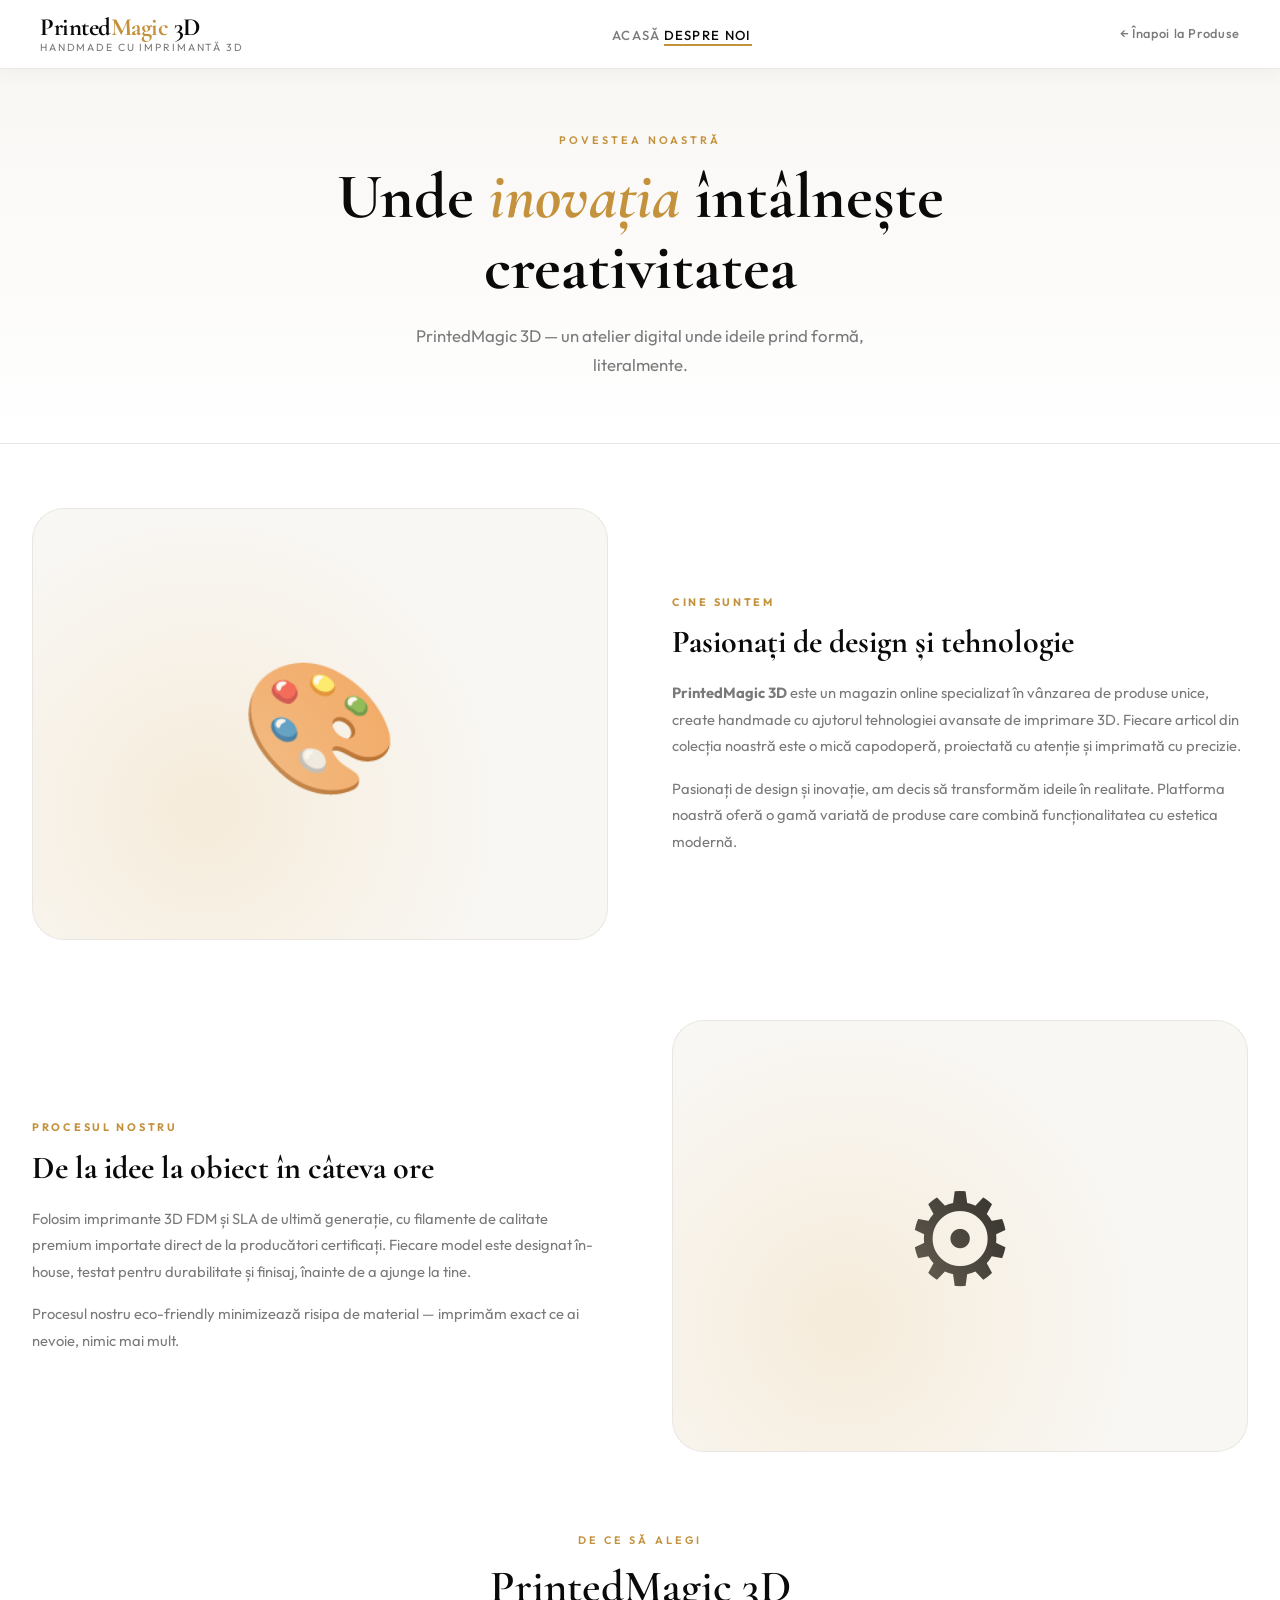
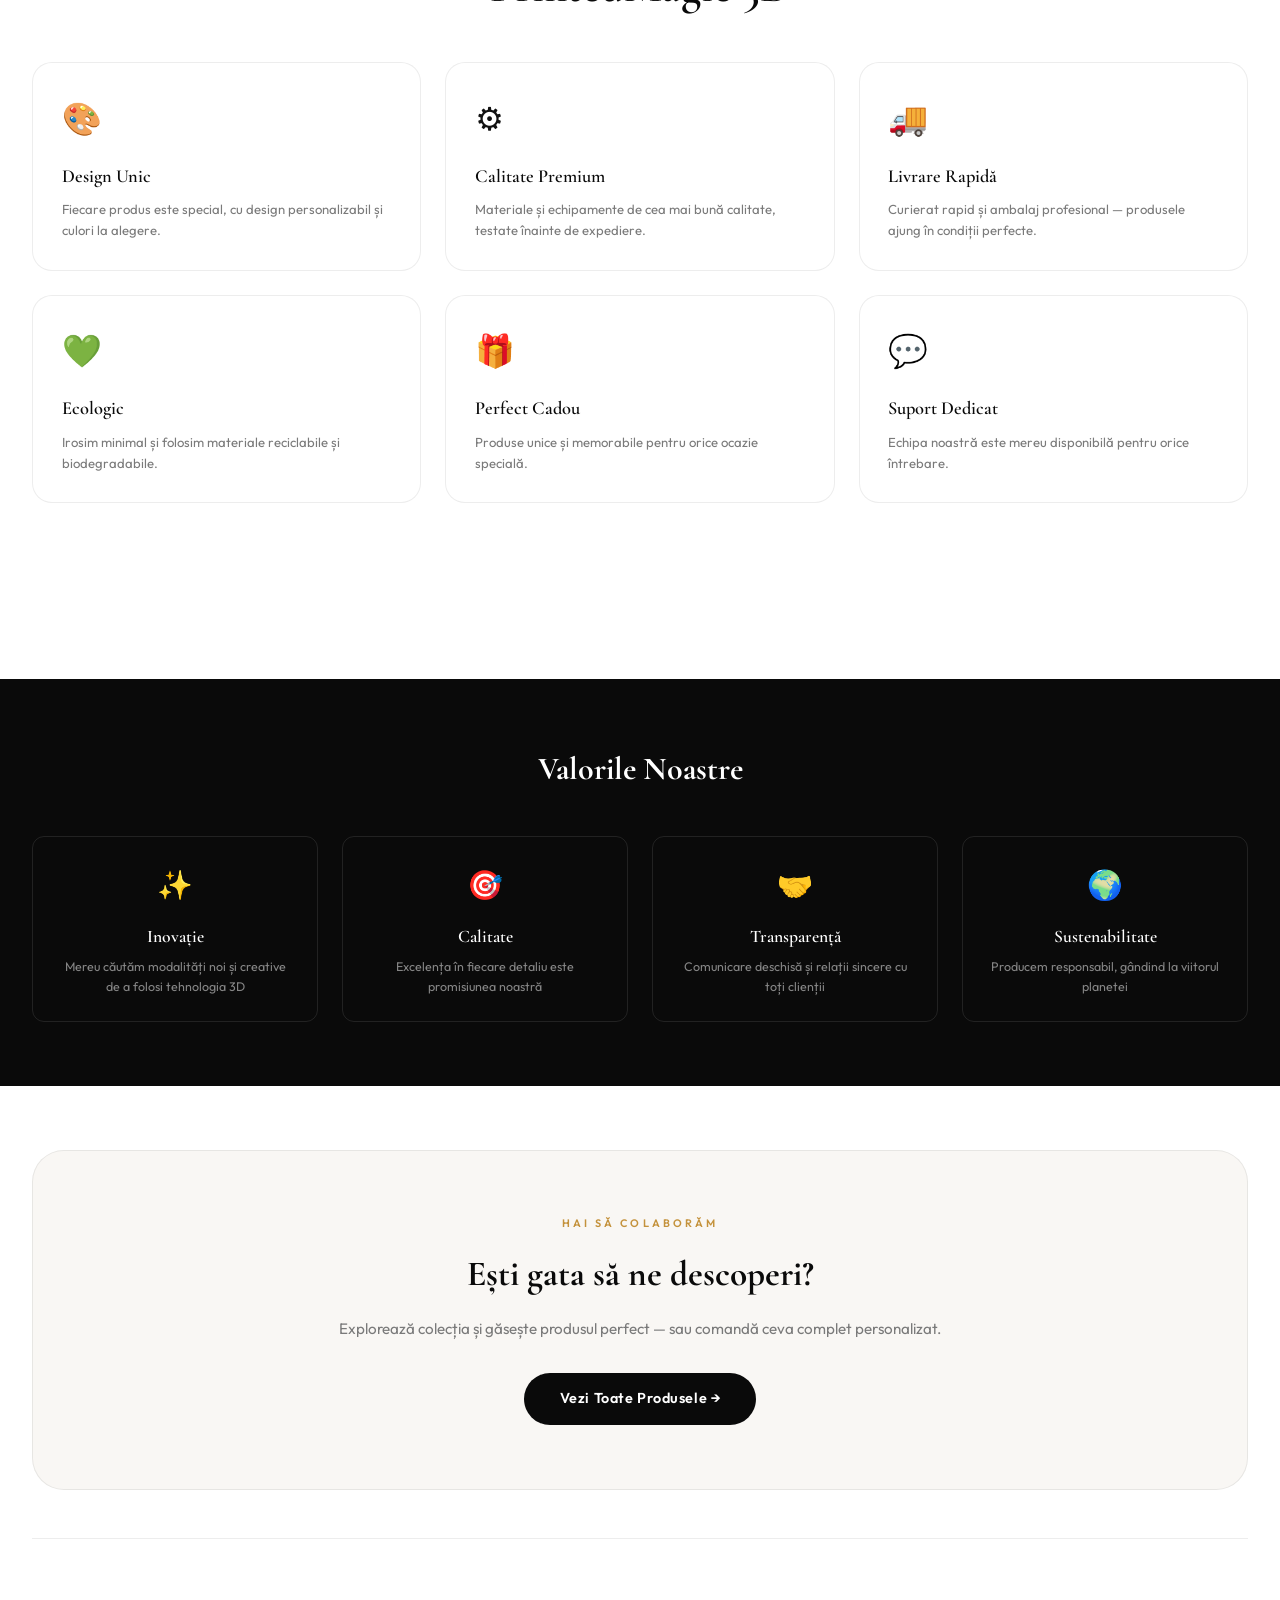
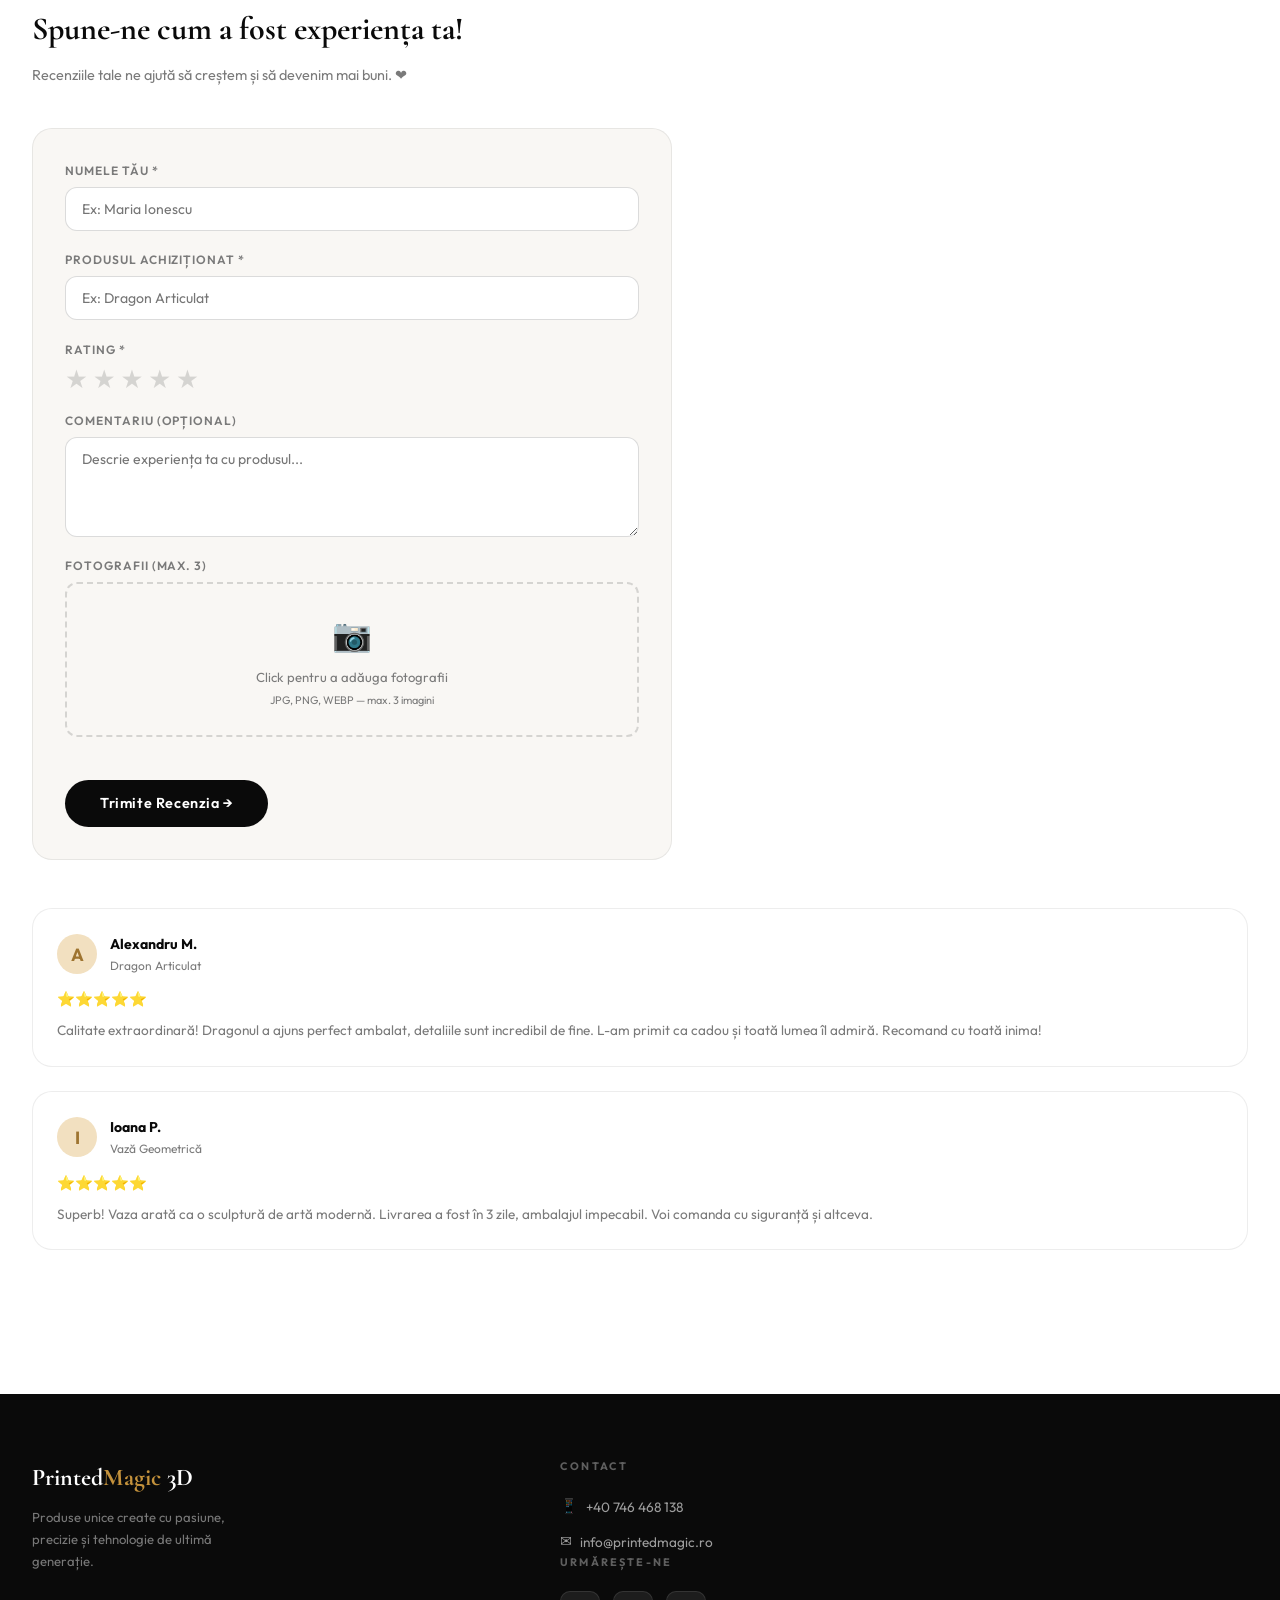
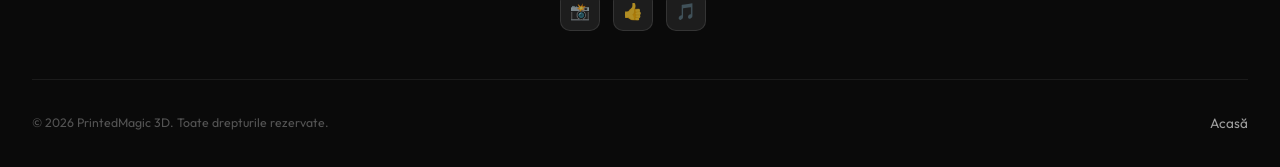
==== commit 2d6574e3: "Add files via upload" ====
--- a/about.html
+++ b/about.html
@@ -244,8 +244,7 @@
             <a href="tel:+40746468138" class="footer-link"><span class="link-icon">📱</span> +40 746 468 138</a>
             <a href="mailto:info@printedmagic.ro" class="footer-link"><span class="link-icon">✉️</span> info@printedmagic.ro</a>
           </div>
-        </div>
-        <div>
+
           <div class="footer-col-title">Urmărește-ne</div>
           <div class="social-row">
             <a href="https://instagram.com/printedmagic3d" target="_blank" rel="noopener" class="social-btn" aria-label="Instagram">📸</a>
--- a/styles.css
+++ b/styles.css
@@ -74,6 +74,13 @@
   box-shadow: 0 2px 24px rgba(0,0,0,0.08);
 }
 
+.navbar-top {
+  display: flex;
+  align-items: center;
+  justify-content: space-between;
+  width: 100%;
+}
+
 .navbar-brand {
   display: flex;
   flex-direction: column;
@@ -98,10 +105,49 @@
   text-transform: uppercase;
 }
 
-.navbar-nav {
-  display: flex;
-  align-items: center;
-  gap: 2.5rem;
+.hamburger-btn {
+  display: none;
+  width: 44px;
+  height: 44px;
+  border-radius: 50%;
+  background: var(--dark);
+  border: none;
+  cursor: pointer;
+  padding: 0;
+  z-index: 1000;
+  display: flex;
+  align-items: center;
+  justify-content: center;
+  transition: var(--transition);
+}
+
+.hamburger-btn:hover {
+  background: var(--accent);
+  transform: scale(1.05);
+}
+
+.hamburger-line {
+  width: 20px;
+  height: 2px;
+  background: white;
+  border-radius: 1px;
+  transition: var(--transition-fast);
+}
+
+.hamburger-btn.active .hamburger-line:nth-child(1) {
+  transform: rotate(45deg) translate(6px, 6px);
+}
+
+.hamburger-btn.active .hamburger-line:nth-child(2) {
+  opacity: 0;
+}
+
+.hamburger-btn.active .hamburger-line:nth-child(3) {
+  transform: rotate(-45deg) translate(6px, -6px);
+}
+
+.navbar-nav-mobile {
+  display: none;
 }
 
 .nav-link {
@@ -188,6 +234,13 @@
   0% { transform: scale(1); }
   50% { transform: scale(1.5); }
   100% { transform: scale(1); }
+}
+
+/* Hide cart count on desktop */
+@media (min-width: 769px) {
+  .cart-count {
+    display: none;
+  }
 }
 
 /* ===== HERO SLIDER ===== */
@@ -848,6 +901,18 @@
   flex-wrap: wrap;
 }
 
+.feedback-options {
+  display: flex;
+  flex-direction: column;
+  gap: 1rem;
+  margin-bottom: 1.5rem;
+}
+
+.feedback-options .btn {
+  width: 100%;
+  justify-content: center;
+}
+
 .popup-close-btn {
   font-size: 0.78rem;
   color: var(--text-muted);
@@ -1467,7 +1532,7 @@
 
 .order-wrapper {
   display: grid;
-  grid-template-columns: 1fr 1.4fr;
+  grid-template-columns: 1.4fr 1fr;
   gap: 2.5rem;
   align-items: start;
 }
@@ -1998,3 +2063,278 @@
 .mt-3 { margin-top: 1.5rem; }
 .mb-2 { margin-bottom: 1rem; }
 .text-center { text-align: center; }
+
+/* ===== RESPONSIVE DESIGN ===== */
+
+/* Tablet and Mobile */
+@media (max-width: 768px) {
+  /* Navbar */
+  .navbar {
+    padding: 0.8rem 1.5rem;
+    flex-direction: column;
+    gap: 1rem;
+  }
+
+  .navbar-logo {
+    font-size: 1.3rem;
+  }
+
+  .hamburger-btn {
+    display: flex;
+    align-self: center;
+  }
+
+  .navbar-nav {
+    display: none;
+  }
+
+  .navbar-nav-mobile {
+    position: absolute;
+    top: 100%;
+    left: 0;
+    right: 0;
+    background: rgba(255,255,255,0.95);
+    backdrop-filter: blur(10px);
+    flex-direction: column;
+    gap: 0;
+    padding: 1rem 0;
+    box-shadow: var(--shadow);
+    opacity: 0;
+    visibility: hidden;
+    transform: translateY(-10px);
+    transition: var(--transition);
+    border-radius: 0 0 var(--radius) var(--radius);
+  }
+
+  .navbar-nav-mobile.open {
+    opacity: 1;
+    visibility: visible;
+    transform: translateY(0);
+  }
+
+  .navbar-nav-mobile .nav-link {
+    width: 100%;
+    padding: 0.8rem 1.5rem;
+    text-align: center;
+    border-bottom: 1px solid var(--border);
+  }
+
+  .navbar-nav-mobile .nav-link:last-child {
+    border-bottom: none;
+  }
+
+  .navbar-actions {
+    gap: 0.8rem;
+  }
+
+  /* Hero */
+  .hero {
+    height: 50vh;
+    min-height: 350px;
+  }
+
+  .slide-content {
+    padding: 1.5rem;
+  }
+
+  .slide-title {
+    font-size: clamp(1.8rem, 6vw, 3rem);
+  }
+
+  .slide-sub {
+    font-size: 0.9rem;
+  }
+
+  /* Container */
+  .container {
+    padding: 0 1.5rem;
+  }
+
+  /* Products */
+  .products-section {
+    padding: 2.5rem 0 3rem;
+  }
+
+  .products-grid {
+    grid-template-columns: repeat(2, 1fr);
+    gap: 1.2rem;
+  }
+
+  .product-card-name {
+    font-size: 1rem;
+  }
+
+  .product-card-price {
+    font-size: 1.1rem;
+  }
+
+  /* Order */
+  .order-wrapper {
+    grid-template-columns: 1fr;
+    gap: 1.5rem;
+  }
+
+  .order-summary-card {
+    position: static;
+  }
+
+  /* Modals */
+  .modal-overlay {
+    padding: 1rem;
+  }
+
+  .modal, .popup-card {
+    max-width: 95vw;
+    padding: 1.5rem;
+  }
+
+  .product-modal-body {
+    grid-template-columns: 1fr;
+    gap: 1.5rem;
+  }
+
+  .product-modal-gallery {
+    padding: 1rem;
+  }
+
+  .product-modal-info {
+    padding: 1rem;
+  }
+
+  .product-modal-name {
+    font-size: 1.6rem;
+  }
+
+  .product-modal-price {
+    font-size: 1.8rem;
+  }
+
+  /* Chatbot */
+  .chatbot-card {
+    max-width: 95vw;
+  }
+
+  .chatbot-messages {
+    max-height: 250px;
+  }
+
+  .chatbot-message {
+    max-width: 90%;
+  }
+
+  /* Footer */
+  .footer-top {
+    flex-direction: column;
+    gap: 2rem;
+    text-align: center;
+  }
+
+  .social-row {
+    justify-content: center;
+  }
+
+  /* Buttons */
+  .btn {
+    padding: 0.6rem 1.4rem;
+    font-size: 0.8rem;
+  }
+
+  .btn-lg {
+    padding: 0.8rem 2rem;
+    font-size: 0.85rem;
+  }
+}
+
+/* Mobile Only */
+@media (max-width: 480px) {
+  .navbar {
+    padding: 0.7rem 1rem;
+    position: relative;
+  }
+
+  .nav-link {
+    padding: 1rem 2rem;
+  }
+
+  .navbar-actions {
+    margin-left: auto;
+  }
+
+  .products-grid {
+    grid-template-columns: 1fr;
+    gap: 1rem;
+  }
+
+  .recommended-grid {
+    grid-template-columns: 1fr;
+  }
+
+  .features-grid {
+    grid-template-columns: repeat(2, 1fr);
+  }
+
+  .values-grid {
+    grid-template-columns: repeat(2, 1fr);
+  }
+
+  .product-card-image {
+    height: 250px;
+  }
+
+  .product-card-body {
+    padding: 1rem 1.2rem 1.3rem;
+  }
+
+  .slide-title {
+    font-size: clamp(1.5rem, 8vw, 2.5rem);
+  }
+
+  .slide-eyebrow {
+    font-size: 0.65rem;
+  }
+
+  .slide-sub {
+    font-size: 0.85rem;
+  }
+
+  .section-title {
+    font-size: clamp(1.5rem, 4vw, 2.5rem);
+  }
+
+  .feedback-title {
+    font-size: clamp(1.5rem, 5vw, 2.5rem);
+  }
+
+  .modal, .popup-card {
+    padding: 1rem;
+    max-width: 95vw;
+  }
+
+  .chatbot-messages {
+    max-height: 200px;
+  }
+
+  .cart-modal-body {
+    padding: 1rem 1.5rem;
+  }
+
+  .cart-modal-header {
+    padding: 1rem 1.5rem;
+  }
+
+  .btn {
+    min-height: 44px;
+    padding: 0.8rem 1.6rem;
+    font-size: 0.9rem;
+  }
+
+  .search-input {
+    padding: 1rem 1.6rem 1rem 3.5rem;
+    font-size: 1rem;
+  }
+
+  .search-icon {
+    left: 1.2rem;
+    font-size: 1rem;
+  }
+}
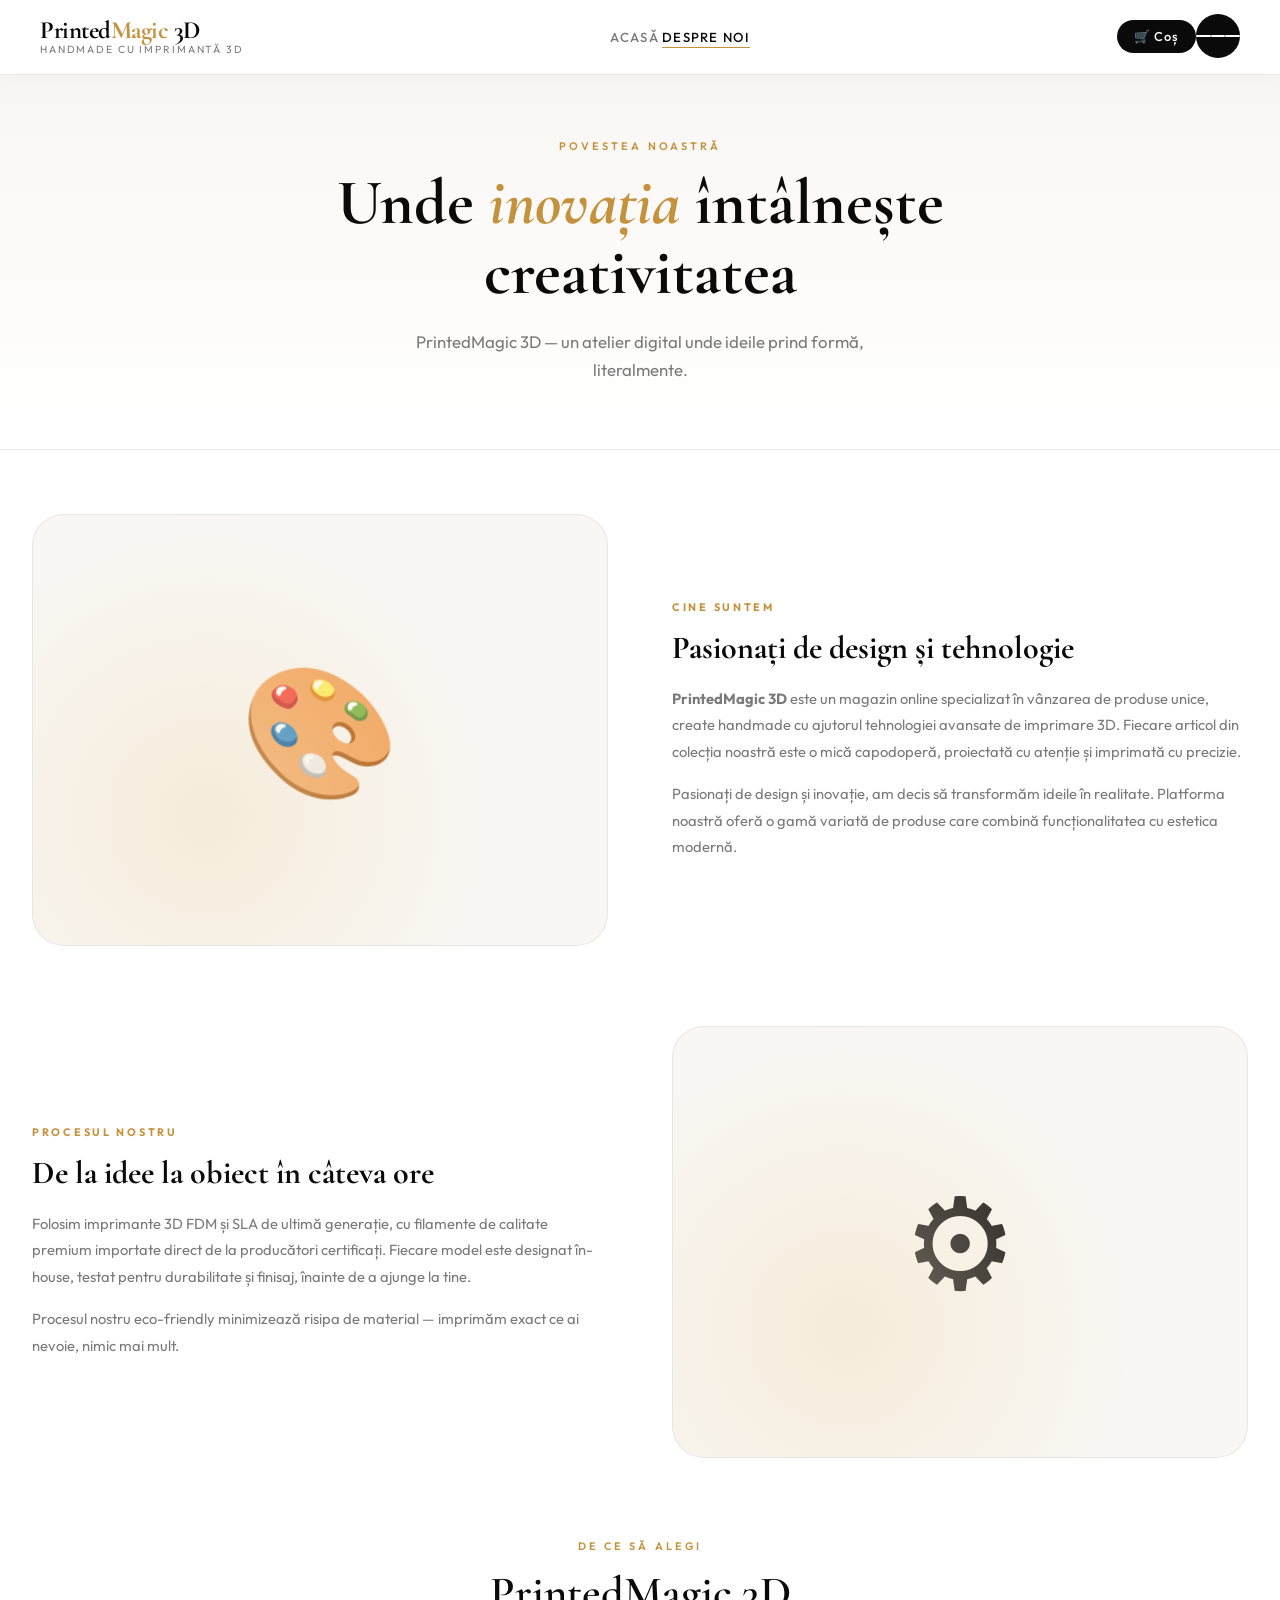
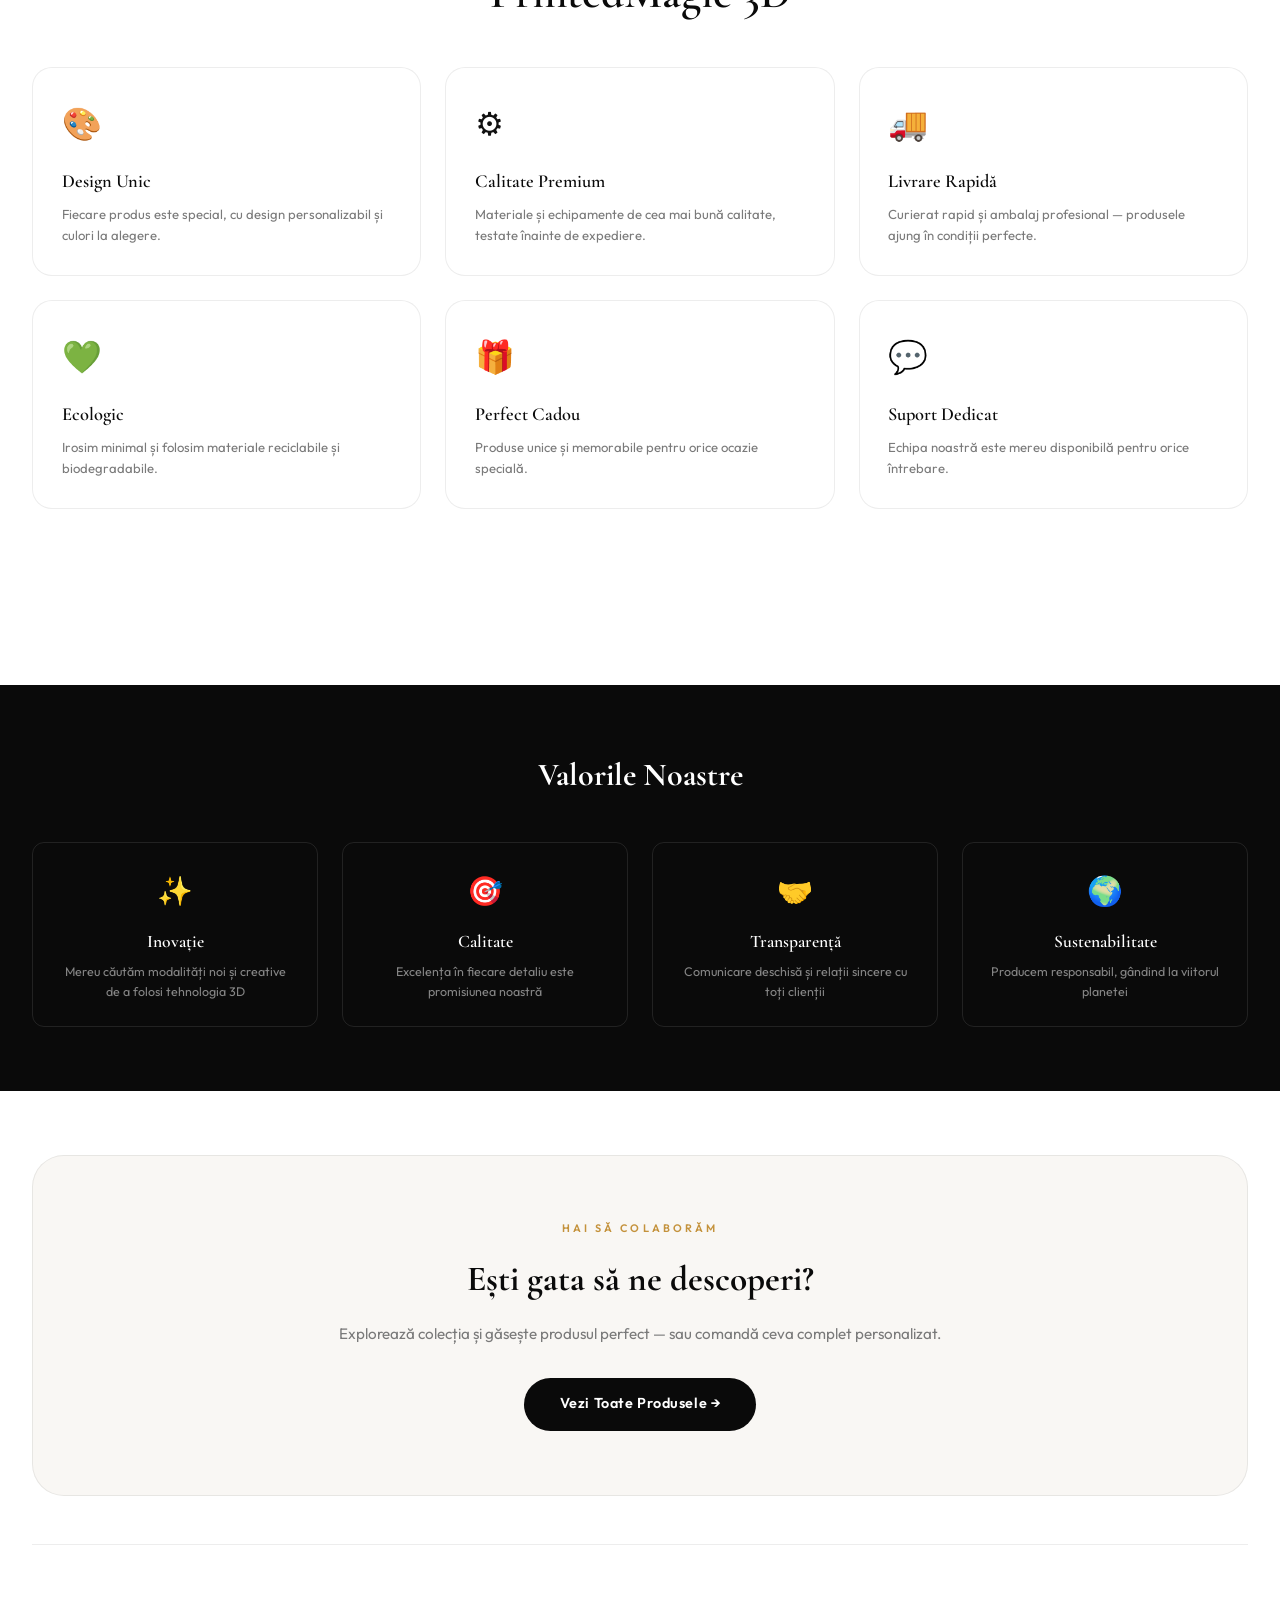
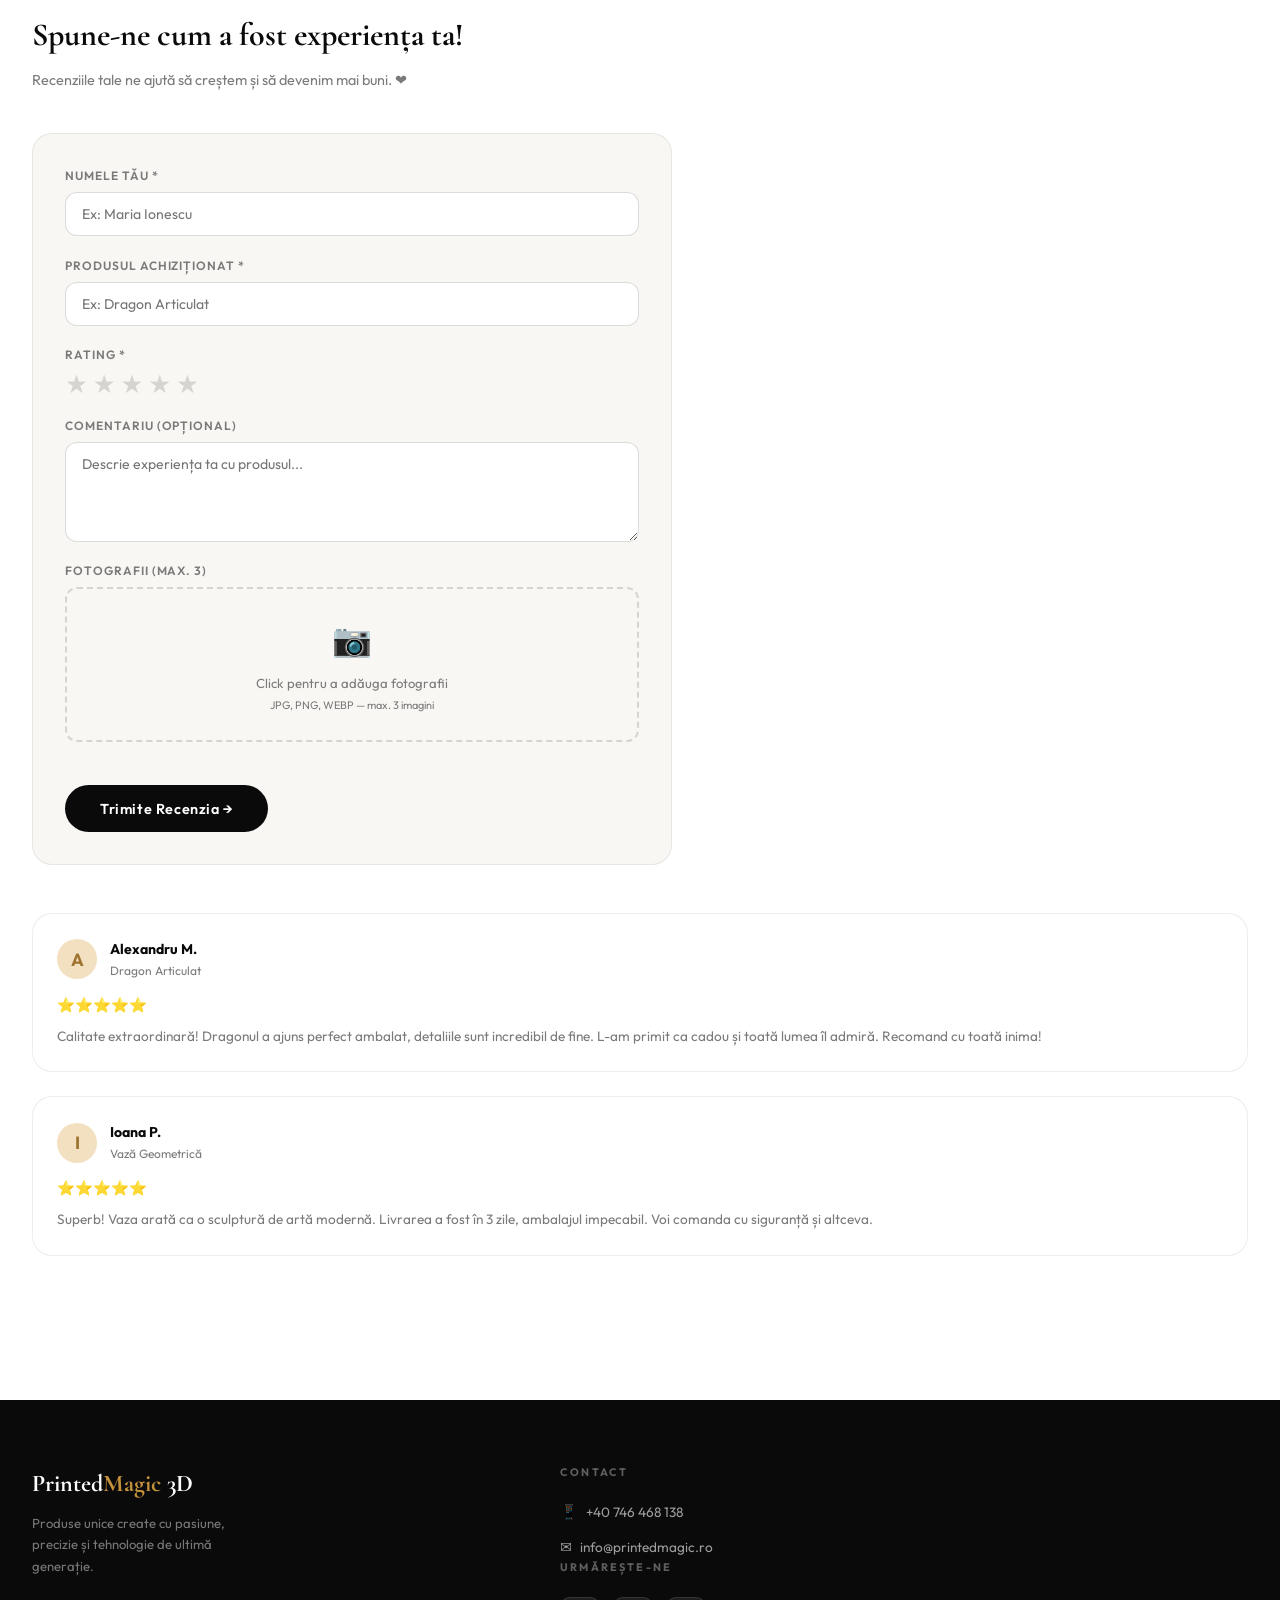
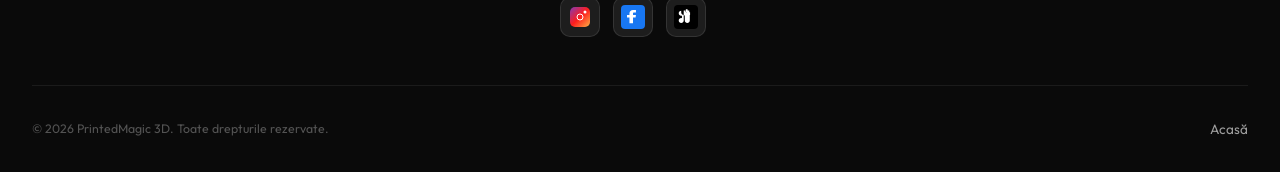
==== commit 3aa2a18a: "Add files via upload" ====
--- a/about.html
+++ b/about.html
@@ -9,19 +9,37 @@
 </head>
 <body>
 
-  <!-- NAVBAR -->
+  <!-- ===== NAVBAR ===== -->
   <header class="navbar" role="banner">
-    <a href="index.html" class="navbar-brand" aria-label="PrintedMagic 3D acasă">
-      <span class="navbar-logo">Printed<span>Magic</span> 3D</span>
-      <span class="navbar-tagline">Handmade cu Imprimantă 3D</span>
-    </a>
-    <nav class="navbar-nav" role="navigation" aria-label="Navigare principală">
+    <div class="navbar-top">
+      <a href="index.html" class="navbar-brand" aria-label="PrintedMagic 3D acasă">
+        <span class="navbar-logo">Printed<span>Magic</span> 3D</span>
+        <span class="navbar-tagline">Handmade cu Imprimantă 3D</span>
+      </a>
+
+      <nav class="navbar-nav" role="navigation" aria-label="Navigare principală">
+        <a href="index.html" class="nav-link">Acasă</a>
+        <a href="about.html" class="nav-link active" aria-current="page">Despre Noi</a>
+      </nav>
+
+      <div class="navbar-actions">
+        <button class="cart-btn" id="cartBtn" aria-label="Coș de cumpărături">
+          🛒 Coș
+          <span class="cart-count" id="cartCount" aria-live="polite">0</span>
+        </button>
+      </div>
+    </div>
+
+    <button class="hamburger-btn" id="hamburgerBtn" aria-label="Meniu" aria-expanded="false">
+      <span class="hamburger-line"></span>
+      <span class="hamburger-line"></span>
+      <span class="hamburger-line"></span>
+    </button>
+
+    <nav class="navbar-nav-mobile" role="navigation" aria-label="Navigare principală">
       <a href="index.html" class="nav-link">Acasă</a>
       <a href="about.html" class="nav-link active" aria-current="page">Despre Noi</a>
     </nav>
-    <div class="navbar-actions">
-      <a href="index.html" class="back-link">← Înapoi la Produse</a>
-    </div>
   </header>
 
   <!-- ABOUT HERO -->
@@ -247,9 +265,32 @@
 
           <div class="footer-col-title">Urmărește-ne</div>
           <div class="social-row">
-            <a href="https://instagram.com/printedmagic3d" target="_blank" rel="noopener" class="social-btn" aria-label="Instagram">📸</a>
-            <a href="https://facebook.com/printedmagic3d" target="_blank" rel="noopener" class="social-btn" aria-label="Facebook">👍</a>
-            <a href="https://tiktok.com/@printedmagic3d" target="_blank" rel="noopener" class="social-btn" aria-label="TikTok">🎵</a>
+            <a href="https://instagram.com/printedmagic3d" target="_blank" rel="noopener" class="social-btn" aria-label="Instagram">
+              <svg width="24" height="24" viewBox="0 0 24 24" fill="none" xmlns="http://www.w3.org/2000/svg">
+                <rect x="2" y="2" width="20" height="20" rx="5" ry="5" fill="url(#instagram-gradient)"/>
+                <circle cx="12" cy="12" r="3" stroke="white" stroke-width="1"/>
+                <circle cx="17" cy="7" r="1.5" fill="white"/>
+                <defs>
+                  <linearGradient id="instagram-gradient" x1="0%" y1="0%" x2="100%" y2="100%">
+                    <stop offset="0%" style="stop-color:#833ab4;stop-opacity:1" />
+                    <stop offset="50%" style="stop-color:#fd1d1d;stop-opacity:1" />
+                    <stop offset="100%" style="stop-color:#fcb045;stop-opacity:1" />
+                  </linearGradient>
+                </defs>
+              </svg>
+            </a>
+            <a href="https://facebook.com/printedmagic3d" target="_blank" rel="noopener" class="social-btn" aria-label="Facebook">
+              <svg width="24" height="24" viewBox="0 0 24 24" fill="none" xmlns="http://www.w3.org/2000/svg">
+                <rect width="24" height="24" rx="4" fill="#1877F2"/>
+                <path d="M12.017 18.285V12.54H14.582L14.95 9.969H12.017V8.573C12.017 7.935 12.184 7.513 13.042 7.513H14.95V5H12.017C9.925 5 8.472 6.367 8.472 8.273V9.969H6V12.54H8.472V18.285H12.017Z" fill="white"/>
+              </svg>
+            </a>
+            <a href="https://tiktok.com/@printedmagic3d" target="_blank" rel="noopener" class="social-btn" aria-label="TikTok">
+              <svg width="24" height="24" viewBox="0 0 24 24" fill="none" xmlns="http://www.w3.org/2000/svg">
+                <rect width="24" height="24" rx="4" fill="black"/>
+                <path d="M12.525 7.695C11.866 7.283 11.446 6.639 11.446 5.945V5.5H9.719V15.5C9.719 16.881 8.6 18 7.219 18S4.719 16.881 4.719 15.5S5.838 13 7.219 13C7.475 13 7.719 13.05 7.944 13.14V10.86C7.719 10.77 7.475 10.72 7.219 10.72C5.838 10.72 4.719 9.601 4.719 8.22S5.838 5.72 7.219 5.72V7.445C7.219 8.826 8.338 9.945 9.719 9.945C10.378 9.945 10.798 10.589 10.798 11.283V15.5C10.798 16.881 11.917 18 13.298 18S15.798 16.881 15.798 15.5V9.5C15.798 8.119 14.679 7 13.298 7V8.725C13.298 9.106 13.917 9.725 14.298 9.725C14.679 9.725 15.298 9.106 15.298 8.725V5.5H13.571V7.445C13.571 8.826 14.69 9.945 16.071 9.945V7.22C14.69 7.22 13.571 6.101 13.571 4.72V4.275H11.844V5.945C11.844 6.639 12.184 7.283 12.843 7.695H12.525Z" fill="white"/>
+              </svg>
+            </a>
           </div>
         </div>
       </div>
--- a/styles.css
+++ b/styles.css
@@ -1455,6 +1455,10 @@
   margin-bottom: 1.2rem;
 }
 
+.footer-col-title:nth-of-type(2) {
+  margin-top: 1.5rem;
+}
+
 .footer-links { display: flex; flex-direction: column; gap: 0.7rem; }
 
 .footer-link {
@@ -2176,6 +2180,15 @@
 
   .order-summary-card {
     position: static;
+    padding: 1.5rem;
+  }
+
+  .order-form-card {
+    padding: 1.5rem;
+  }
+
+  .form-textarea {
+    min-height: 80px;
   }
 
   /* Modals */
